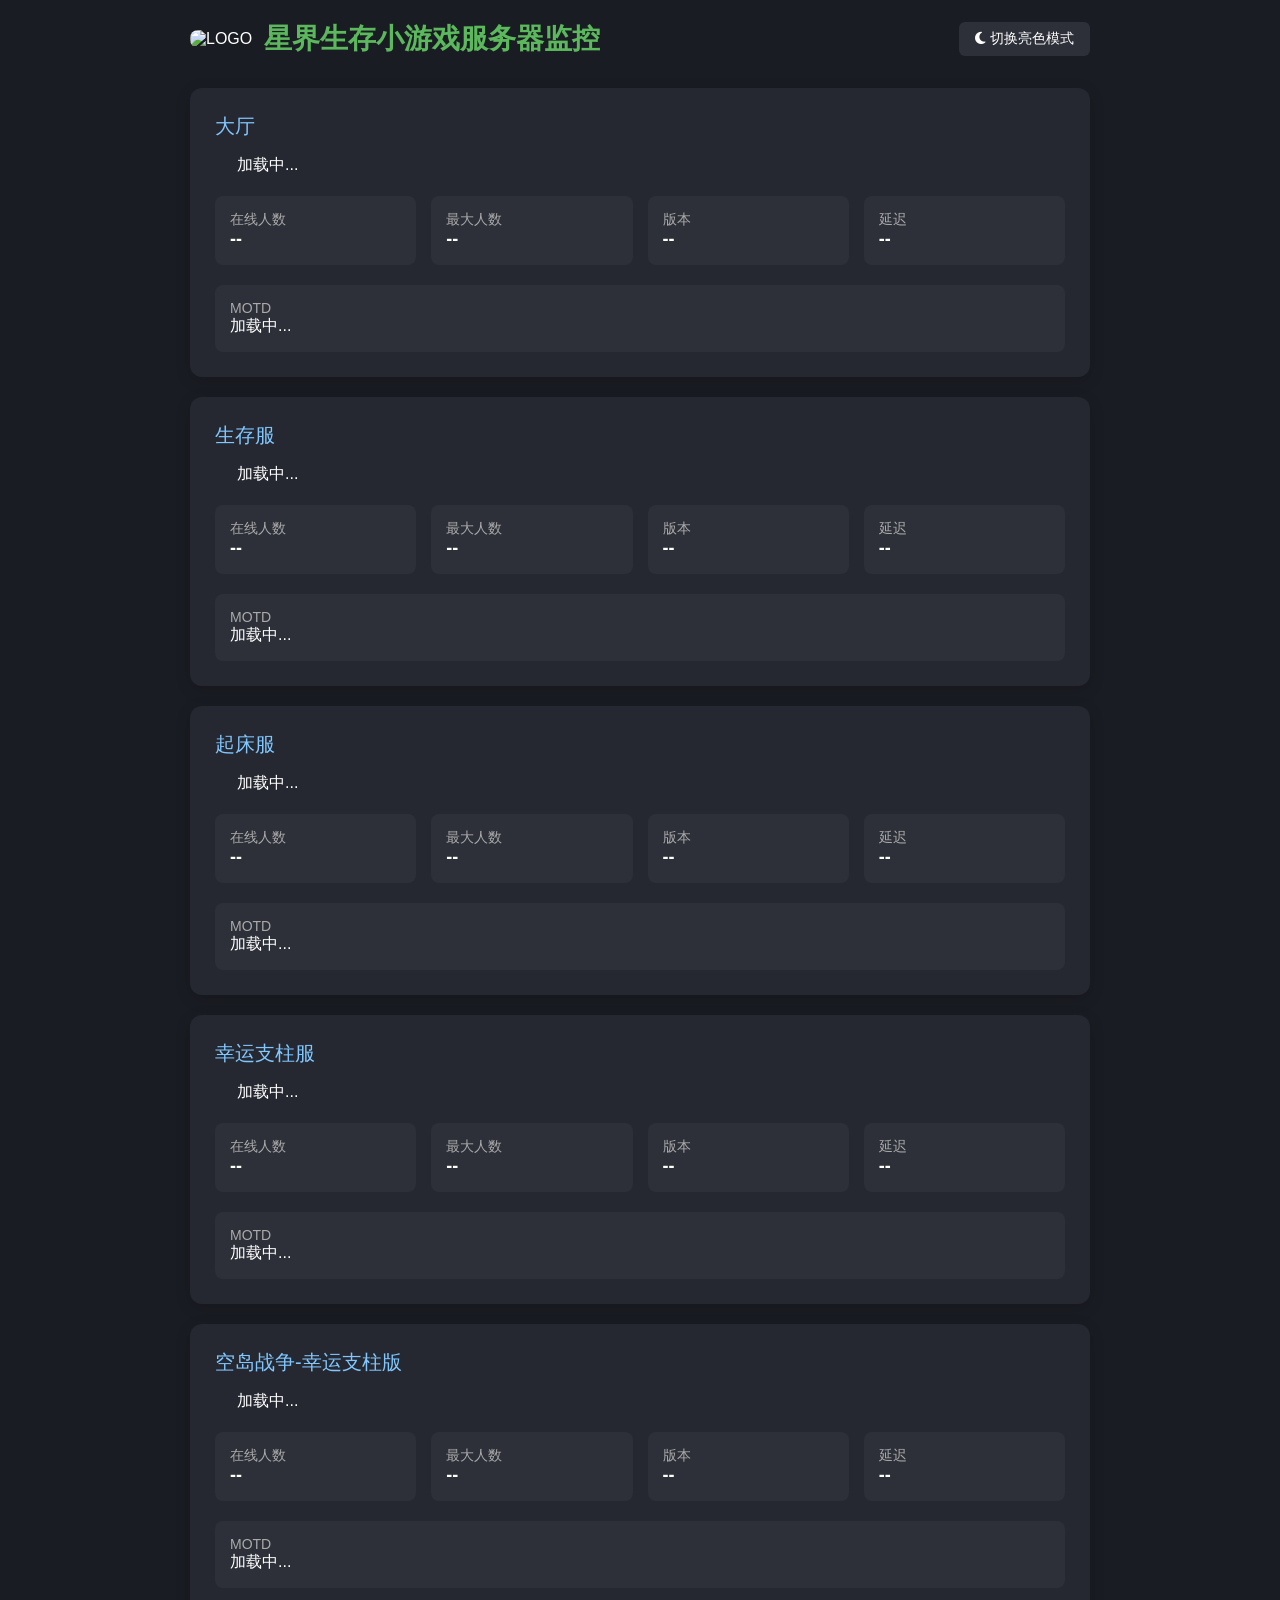
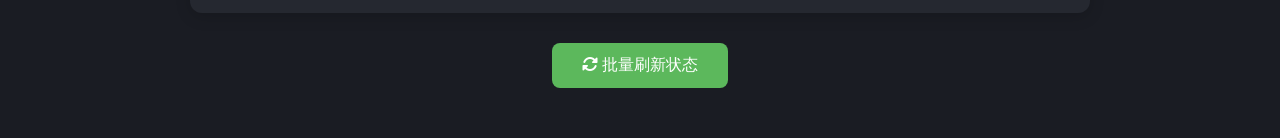
==== index.html @ e87f49b9 "Update index.html" ====
<!DOCTYPE html>
<html lang="zh-CN">
<head>
    <meta charset="UTF-8">
    <meta name="viewport" content="width=device-width, initial-scale=1.0">
    <title>星界生存小游戏服务器监控</title>
    <link rel="stylesheet" href="https://cdn.bootcdn.net/ajax/libs/font-awesome/6.4.0/css/all.min.css">
    <style>
        * {
            margin: 0;
            padding: 0;
            box-sizing: border-box;
            font-family: "Microsoft YaHei", "PingFang SC", sans-serif;
            transition: background-color 0.3s, color 0.3s;
        }

        :root {
            --bg-main: #1a1c23;
            --bg-card: #252830;
            --bg-item: #2d3039;
            --text-color: #ffffff;
            --text-gray: #aaa;
            --color-online: #5cb85c;
            --color-offline: #d9534f;
            --color-name: #81c7ff;
            --btn-bg: #5cb85c;
            --btn-hover: #4cae4c;
        }

        .light-mode {
            --bg-main: #f5f7fa;
            --bg-card: #ffffff;
            --bg-item: #eef1f5;
            --text-color: #222222;
            --text-gray: #666;
            --color-name: #2b7cd3;
            --btn-bg: #2b7cd3;
            --btn-hover: #2269b9;
        }

        body {
            background: var(--bg-main);
            color: var(--text-color);
            min-height: 100vh;
            padding: 20px;
        }

        .container {
            max-width: 900px;
            margin: 0 auto;
        }

        .header {
            display: flex;
            align-items: center;
            justify-content: space-between;
            margin-bottom: 30px;
            flex-wrap: wrap;
            gap: 15px;
        }

        .logo-box {
            display: flex;
            align-items: center;
            gap: 12px;
        }

        .logo {
            max-width: 120px;
            max-height: 120px;
            width: auto;
            height: auto;
            border-radius: 8px;
            object-fit: contain;
        }

        .title {
            font-size: 28px;
            color: var(--color-online);
        }

        .theme-btn {
            padding: 8px 16px;
            border: none;
            border-radius: 6px;
            background: var(--bg-item);
            color: var(--text-color);
            cursor: pointer;
            font-size: 14px;
        }

        .server-card {
            background: var(--bg-card);
            border-radius: 12px;
            padding: 25px;
            margin-bottom: 20px;
            box-shadow: 0 4px 15px rgba(0,0,0,0.15);
        }

        .server-name {
            font-size: 20px;
            margin-bottom: 15px;
            color: var(--color-name);
        }

        .status {
            display: flex;
            align-items: center;
            gap: 10px;
            margin-bottom: 15px;
        }

        .status-online {color: var(--color-online); font-weight: bold;}
        .status-offline {color: var(--color-offline); font-weight: bold;}

        .status-dot {
            width: 12px;
            height: 12px;
            border-radius: 50%;
        }
        .dot-online {background: var(--color-online);}
        .dot-offline {background: var(--color-offline);}

        .info-grid {
            display: grid;
            grid-template-columns: repeat(auto-fit, minmax(180px, 1fr));
            gap: 15px;
            margin-top: 20px;
        }

        .info-item {
            background: var(--bg-item);
            padding: 15px;
            border-radius: 8px;
        }

        .info-label {
            font-size: 14px;
            color: var(--text-gray);
        }

        .info-value {
            font-size: 18px;
            font-weight: bold;
        }

        .motd {
            background: var(--bg-item);
            padding: 15px;
            border-radius: 8px;
            margin-top: 20px;
        }

        .refresh-btn {
            display: block;
            margin: 30px auto;
            padding: 12px 30px;
            background: var(--btn-bg);
            color: white;
            border: none;
            border-radius: 8px;
            font-size: 16px;
            cursor: pointer;
        }
    </style>
</head>
<body>
    <div class="container">
        <div class="header">
            <div class="logo-box">
                <img class="logo" src="https://p11-flow-imagex-sign.byteimg.com/tos-cn-i-a9rns2rl98/3374884afd0b4dc2b9063e0fc0ad50c7.png" alt="LOGO">
                <h1 class="title">星界生存小游戏服务器监控</h1>
            </div>
            <button class="theme-btn" id="themeToggle">
                <i class="fas fa-moon"></i> 切换亮色模式
            </button>
        </div>

        <div id="serverList"></div>

        <button class="refresh-btn" onclick="checkAllServer()">
            <i class="fas fa-sync-alt"></i> 批量刷新状态
        </button>
    </div>

    <script>
        const serverList = [
            { name: "大厅", ip: "play.simpfun.cn", port: 21699 },
            { name: "生存服", ip: "x3.minekuai.cn", port: 20033 },
            { name: "起床服", ip: "127.0.0.1", port: 25567 },
            { name: "幸运支柱服", ip: "127.0.0.1", port: 25568 },
            { name: "空岛战争-幸运支柱版", ip: "127.0.0.1", port: 25569 }
        ];

        const themeToggle = document.getElementById("themeToggle");
        let isDark = true;
        themeToggle.addEventListener("click", () => {
            isDark = !isDark;
            document.body.classList.toggle("light-mode");
            themeToggle.innerHTML = isDark ? '<i class="fas fa-moon"></i> 切换亮色模式' : '<i class="fas fa-sun"></i> 切换暗黑模式';
        });

        function renderCard(server, index) {
            return `
                <div class="server-card">
                    <div class="server-name">${server.name}</div>
                    <div class="status">
                        <div class="status-dot" id="dot${index}"></div>
                        <span id="status${index}">加载中...</span>
                    </div>
                    <div class="info-grid">
                        <div class="info-item"><div class="info-label">在线人数</div><div class="info-value" id="online${index}">--</div></div>
                        <div class="info-item"><div class="info-label">最大人数</div><div class="info-value" id="max${index}">--</div></div>
                        <div class="info-item"><div class="info-label">版本</div><div class="info-value" id="ver${index}">--</div></div>
                        <div class="info-item"><div class="info-label">延迟</div><div class="info-value" id="ping${index}">--</div></div>
                    </div>
                    <div class="motd"><div class="info-label">MOTD</div><div id="motd${index}">加载中...</div></div>
                </div>
            `;
        }

        async function checkAllServer() {
            const container = document.getElementById("serverList");
            container.innerHTML = "";
            serverList.forEach((item, idx) => { container.innerHTML += renderCard(item, idx); });

            for (let i = 0; i < serverList.length; i++) {
                const s = serverList[i];
                try {
                    const res = await fetch(`https://api.mcsrvstat.us/2/${s.ip}:${s.port}`);
                    const data = await res.json();
                    if (data.online) {
                        document.getElementById(`dot${i}`).className = "status-dot dot-online";
                        document.getElementById(`status${i}`).className = "status-online";
                        document.getElementById(`status${i}`).innerText = "在线";
                        document.getElementById(`online${i}`).innerText = data.players.online;
                        document.getElementById(`max${i}`).innerText = data.players.max;
                        document.getElementById(`ver${i}`).innerText = data.version;
                        document.getElementById(`ping${i}`).innerText = Math.round(data.ping) + "ms";
                        document.getElementById(`motd${i}`).innerText = data.motd.clean?.join(" ") || "无标语";
                    } else {
                        document.getElementById(`dot${i}`).className = "status-dot dot-offline";
                        document.getElementById(`status${i}`).className = "status-offline";
                        document.getElementById(`status${i}`).innerText = "离线";
                    }
                } catch(e) {}
            }
        }

        window.onload = checkAllServer;
    </script>
</body>
</html>
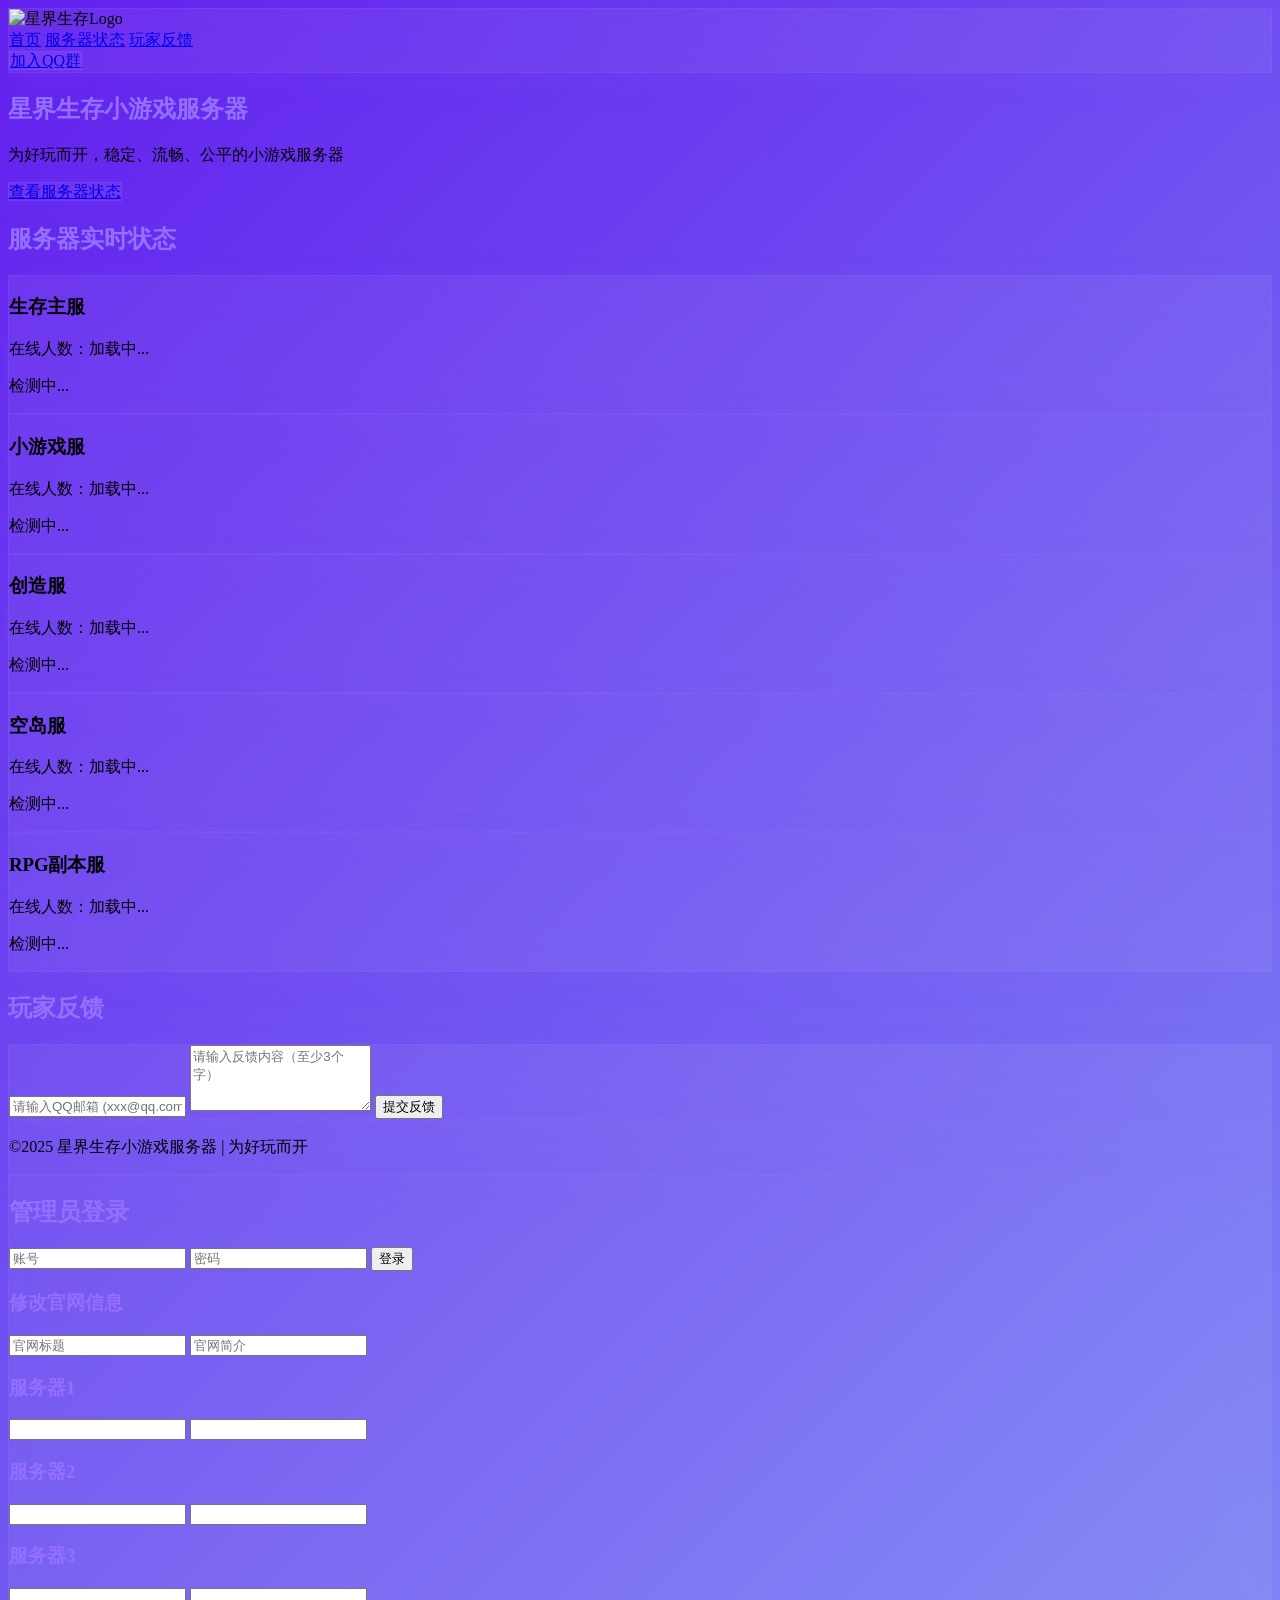
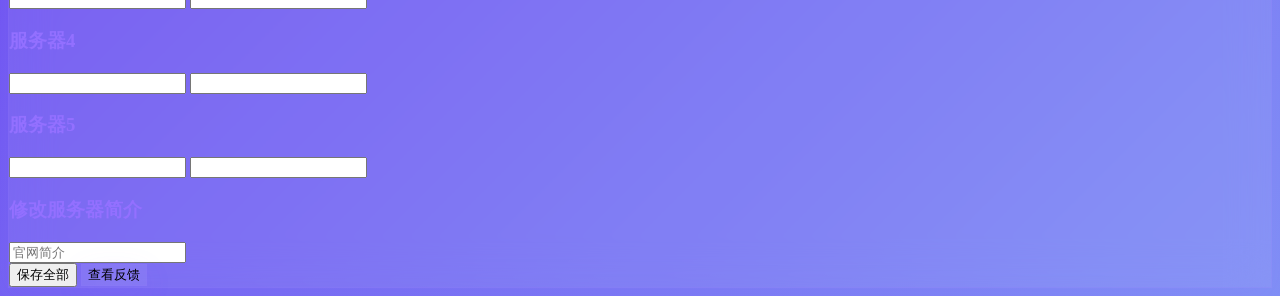
==== commit 17120599: "Update index.html" ====
--- a/index.html
+++ b/index.html
@@ -3,251 +3,365 @@
 <head>
     <meta charset="UTF-8">
     <meta name="viewport" content="width=device-width, initial-scale=1.0">
-    <title>星界生存小游戏服务器监控</title>
-    <link rel="stylesheet" href="https://cdn.bootcdn.net/ajax/libs/font-awesome/6.4.0/css/all.min.css">
+    <title>星界生存小游戏服务器</title>
+    <script src="https://cdn.tailwindcss.com"></script>
+    <link href="https://cdn.jsdelivr.net/npm/font-awesome@4.7.0/css/font-awesome.min.css" rel="stylesheet">
+    <script>
+        tailwind.config = {
+            theme: {
+                extend: {
+                    colors:{
+                        main1:'#6320ee', main2:'#2563eb', purpleBlue:'#9370FF',
+                        online:'#22c55e', offline:'#ef4444'
+                    },
+                    fontFamily:{'sans':['Inter','system-ui']}
+                }
+            }
+        }
+    </script>
     <style>
-        * {
-            margin: 0;
-            padding: 0;
-            box-sizing: border-box;
-            font-family: "Microsoft YaHei", "PingFang SC", sans-serif;
-            transition: background-color 0.3s, color 0.3s;
-        }
-
-        :root {
-            --bg-main: #1a1c23;
-            --bg-card: #252830;
-            --bg-item: #2d3039;
-            --text-color: #ffffff;
-            --text-gray: #aaa;
-            --color-online: #5cb85c;
-            --color-offline: #d9534f;
-            --color-name: #81c7ff;
-            --btn-bg: #5cb85c;
-            --btn-hover: #4cae4c;
-        }
-
-        .light-mode {
-            --bg-main: #f5f7fa;
-            --bg-card: #ffffff;
-            --bg-item: #eef1f5;
-            --text-color: #222222;
-            --text-gray: #666;
-            --color-name: #2b7cd3;
-            --btn-bg: #2b7cd3;
-            --btn-hover: #2269b9;
-        }
-
-        body {
-            background: var(--bg-main);
-            color: var(--text-color);
-            min-height: 100vh;
-            padding: 20px;
-        }
-
-        .container {
-            max-width: 900px;
-            margin: 0 auto;
-        }
-
-        .header {
-            display: flex;
-            align-items: center;
-            justify-content: space-between;
-            margin-bottom: 30px;
-            flex-wrap: wrap;
-            gap: 15px;
-        }
-
-        .logo-box {
-            display: flex;
-            align-items: center;
-            gap: 12px;
-        }
-
-        .logo {
-            max-width: 120px;
-            max-height: 120px;
-            width: auto;
-            height: auto;
-            border-radius: 8px;
-            object-fit: contain;
-        }
-
-        .title {
-            font-size: 28px;
-            color: var(--color-online);
-        }
-
-        .theme-btn {
-            padding: 8px 16px;
-            border: none;
-            border-radius: 6px;
-            background: var(--bg-item);
-            color: var(--text-color);
-            cursor: pointer;
-            font-size: 14px;
-        }
-
-        .server-card {
-            background: var(--bg-card);
-            border-radius: 12px;
-            padding: 25px;
-            margin-bottom: 20px;
-            box-shadow: 0 4px 15px rgba(0,0,0,0.15);
-        }
-
-        .server-name {
-            font-size: 20px;
-            margin-bottom: 15px;
-            color: var(--color-name);
-        }
-
-        .status {
-            display: flex;
-            align-items: center;
-            gap: 10px;
-            margin-bottom: 15px;
-        }
-
-        .status-online {color: var(--color-online); font-weight: bold;}
-        .status-offline {color: var(--color-offline); font-weight: bold;}
-
-        .status-dot {
-            width: 12px;
-            height: 12px;
-            border-radius: 50%;
-        }
-        .dot-online {background: var(--color-online);}
-        .dot-offline {background: var(--color-offline);}
-
-        .info-grid {
-            display: grid;
-            grid-template-columns: repeat(auto-fit, minmax(180px, 1fr));
-            gap: 15px;
-            margin-top: 20px;
-        }
-
-        .info-item {
-            background: var(--bg-item);
-            padding: 15px;
-            border-radius: 8px;
-        }
-
-        .info-label {
-            font-size: 14px;
-            color: var(--text-gray);
-        }
-
-        .info-value {
-            font-size: 18px;
-            font-weight: bold;
-        }
-
-        .motd {
-            background: var(--bg-item);
-            padding: 15px;
-            border-radius: 8px;
-            margin-top: 20px;
-        }
-
-        .refresh-btn {
-            display: block;
-            margin: 30px auto;
-            padding: 12px 30px;
-            background: var(--btn-bg);
-            color: white;
-            border: none;
-            border-radius: 8px;
-            font-size: 16px;
-            cursor: pointer;
+        *{scroll-behavior: smooth;}
+        body{
+            background: linear-gradient(135deg, #6320ee, #8ab4f8, #2563eb, #6320ee);
+            background-size: 400% 400%;
+            min-height:100vh;
+            animation: gradientFlow 12s ease infinite;
+        }
+        @keyframes gradientFlow {
+            0%{background-position:0% 50%} 50%{background-position:100% 50%} 100%{background-position:0% 50%}
+        }
+        .glass{
+            background: rgba(255,255,255,0.06);
+            backdrop-filter: blur(20px);
+            border:1px solid rgba(147,112,255,0.15);
+            box-shadow:0 8px 32px rgba(147,112,255,0.08);
+        }
+        .hover-float{transition:0.3s;}
+        .hover-float:hover{transform:translateY(-6px); box-shadow:0 15px 35px rgba(147,112,255,0.2);}
+        .gradient-text{color:#9370FF; font-weight:700;}
+        
+        .fade-in {
+            opacity: 0;
+            transform: translateY(40px);
+            transition: opacity 0.9s ease, transform 0.9s ease;
+        }
+        .fade-in.visible {
+            opacity: 1;
+            transform: translateY(0);
         }
     </style>
 </head>
-<body>
-    <div class="container">
-        <div class="header">
-            <div class="logo-box">
-                <img class="logo" src="https://p11-flow-imagex-sign.byteimg.com/tos-cn-i-a9rns2rl98/3374884afd0b4dc2b9063e0fc0ad50c7.png" alt="LOGO">
-                <h1 class="title">星界生存小游戏服务器监控</h1>
-            </div>
-            <button class="theme-btn" id="themeToggle">
-                <i class="fas fa-moon"></i> 切换亮色模式
-            </button>
-        </div>
-
-        <div id="serverList"></div>
-
-        <button class="refresh-btn" onclick="checkAllServer()">
-            <i class="fas fa-sync-alt"></i> 批量刷新状态
-        </button>
-    </div>
-
-    <script>
-        const serverList = [
-            { name: "大厅", ip: "play.simpfun.cn", port: 21699 },
-            { name: "生存服", ip: "x3.minekuai.cn", port: 20033 },
-            { name: "起床服", ip: "127.0.0.1", port: 25567 },
-            { name: "幸运支柱服", ip: "127.0.0.1", port: 25568 },
-            { name: "空岛战争-幸运支柱版", ip: "127.0.0.1", port: 25569 }
-        ];
-
-        const themeToggle = document.getElementById("themeToggle");
-        let isDark = true;
-        themeToggle.addEventListener("click", () => {
-            isDark = !isDark;
-            document.body.classList.toggle("light-mode");
-            themeToggle.innerHTML = isDark ? '<i class="fas fa-moon"></i> 切换亮色模式' : '<i class="fas fa-sun"></i> 切换暗黑模式';
-        });
-
-        function renderCard(server, index) {
-            return `
-                <div class="server-card">
-                    <div class="server-name">${server.name}</div>
-                    <div class="status">
-                        <div class="status-dot" id="dot${index}"></div>
-                        <span id="status${index}">加载中...</span>
-                    </div>
-                    <div class="info-grid">
-                        <div class="info-item"><div class="info-label">在线人数</div><div class="info-value" id="online${index}">--</div></div>
-                        <div class="info-item"><div class="info-label">最大人数</div><div class="info-value" id="max${index}">--</div></div>
-                        <div class="info-item"><div class="info-label">版本</div><div class="info-value" id="ver${index}">--</div></div>
-                        <div class="info-item"><div class="info-label">延迟</div><div class="info-value" id="ping${index}">--</div></div>
-                    </div>
-                    <div class="motd"><div class="info-label">MOTD</div><div id="motd${index}">加载中...</div></div>
-                </div>
-            `;
-        }
-
-        async function checkAllServer() {
-            const container = document.getElementById("serverList");
-            container.innerHTML = "";
-            serverList.forEach((item, idx) => { container.innerHTML += renderCard(item, idx); });
-
-            for (let i = 0; i < serverList.length; i++) {
-                const s = serverList[i];
-                try {
-                    const res = await fetch(`https://api.mcsrvstat.us/2/${s.ip}:${s.port}`);
-                    const data = await res.json();
-                    if (data.online) {
-                        document.getElementById(`dot${i}`).className = "status-dot dot-online";
-                        document.getElementById(`status${i}`).className = "status-online";
-                        document.getElementById(`status${i}`).innerText = "在线";
-                        document.getElementById(`online${i}`).innerText = data.players.online;
-                        document.getElementById(`max${i}`).innerText = data.players.max;
-                        document.getElementById(`ver${i}`).innerText = data.version;
-                        document.getElementById(`ping${i}`).innerText = Math.round(data.ping) + "ms";
-                        document.getElementById(`motd${i}`).innerText = data.motd.clean?.join(" ") || "无标语";
-                    } else {
-                        document.getElementById(`dot${i}`).className = "status-dot dot-offline";
-                        document.getElementById(`status${i}`).className = "status-offline";
-                        document.getElementById(`status${i}`).innerText = "离线";
-                    }
-                } catch(e) {}
-            }
-        }
-
-        window.onload = checkAllServer;
-    </script>
+<body class="text-white font-sans">
+
+<!-- 导航 -->
+<nav class="glass fixed w-full top-0 z-50 py-3 px-6">
+    <div class="max-w-7xl mx-auto flex justify-between items-center">
+        <!-- Logo 已添加 -->
+        <div class="flex items-center gap-2">
+            <img src="https://release-assets.githubusercontent.com/github-production-release-asset/1253988918/2701311c-23ef-4b0d-8911-3675e9aebd4d?sp=r&sv=2018-11-09&sr=b&spr=https&se=2026-06-04T13%3A08%3A40Z&rscd=attachment%3B+filename%3Dlogo2.png&rsct=application%2Foctet-stream&skoid=96c2d410-5711-43a1-aedd-ab1947aa7ab0&sktid=398a6654-997b-47e9-b12b-9515b896b4de&skt=2026-06-04T12%3A08%3A33Z&ske=2026-06-04T13%3A08%3A40Z&sks=b&skv=2018-11-09&sig=TaK19mhlSq%2FFufxHkbO0sJ99RXymSD26e2VBgObhpG0%3D&jwt=eyJ0eXAiOiJKV1QiLCJhbGciOiJIUzI1NiJ9.[base64].eshLgZGDsoKy1XWSpQkg2yUTwtvhQoMUNaN3cYMGkYY&response-content-disposition=attachment%3B%20filename%3Dlogo2.png&response-content-type=application%2Foctet-stream" 
+                 alt="星界生存Logo" class="h-10 w-auto">
+        </div>
+        <div class="hidden md:flex gap-6">
+            <a href="#home">首页</a>
+            <a href="#servers">服务器状态</a>
+            <a href="#feedback">玩家反馈</a>
+        </div>
+        <a href="https://qm.qq.com/q/aON8Bbv4E8" target="_blank" class="glass px-4 py-2 rounded-full hover-float text-purpleBlue">加入QQ群</a>
+    </div>
+</nav>
+
+<!-- 首页 -->
+<section id="home" class="min-h-screen flex items-center px-6 pt-24 fade-in">
+    <div class="max-w-7xl mx-auto">
+        <h1 class="text-5xl font-bold gradient-text" id="webTitle">星界生存小游戏服务器</h1>
+        <p class="mt-4 text-lg" id="webDesc">为好玩而开，稳定、流畅、公平的小游戏服务器</p>
+        <a href="#servers" class="mt-6 inline-block glass px-6 py-3 rounded-full hover-float">查看服务器状态</a>
+    </div>
+</section>
+
+<!-- 5个服务器状态（不显示IP） -->
+<section id="servers" class="py-20 px-6 fade-in">
+    <div class="max-w-7xl mx-auto">
+        <h2 class="text-3xl font-bold gradient-text text-center mb-10">服务器实时状态</h2>
+        <div class="grid md:grid-cols-3 gap-6" id="serverCards">
+            <div class="glass p-6 rounded-2xl hover-float fade-in">
+                <h3 class="text-xl font-bold" id="s1name">生存主服</h3>
+                <p class="mt-2 text-sm" id="s1player">在线人数：加载中...</p>
+                <p class="mt-3" id="s1status">检测中...</p>
+            </div>
+            <div class="glass p-6 rounded-2xl hover-float fade-in">
+                <h3 class="text-xl font-bold" id="s2name">小游戏服</h3>
+                <p class="mt-2 text-sm" id="s2player">在线人数：加载中...</p>
+                <p class="mt-3" id="s2status">检测中...</p>
+            </div>
+            <div class="glass p-6 rounded-2xl hover-float fade-in">
+                <h3 class="text-xl font-bold" id="s3name">创造服</h3>
+                <p class="mt-2 text-sm" id="s3player">在线人数：加载中...</p>
+                <p class="mt-3" id="s3status">检测中...</p>
+            </div>
+            <div class="glass p-6 rounded-2xl hover-float fade-in">
+                <h3 class="text-xl font-bold" id="s4name">空岛服</h3>
+                <p class="mt-2 text-sm" id="s4player">在线人数：加载中...</p>
+                <p class="mt-3" id="s4status">检测中...</p>
+            </div>
+            <div class="glass p-6 rounded-2xl hover-float fade-in">
+                <h3 class="text-xl font-bold" id="s5name">RPG副本服</h3>
+                <p class="mt-2 text-sm" id="s5player">在线人数：加载中...</p>
+                <p class="mt-3" id="s5status">检测中...</p>
+            </div>
+        </div>
+    </div>
+</section>
+
+<!-- 反馈 -->
+<section id="feedback" class="py-20 px-6 fade-in">
+    <div class="max-w-3xl mx-auto">
+        <h2 class="text-3xl font-bold gradient-text text-center mb-10 fade-in">玩家反馈</h2>
+        <div class="glass p-6 rounded-2xl fade-in">
+            <input id="email" class="w-full p-3 rounded bg-black/30 border border-purpleBlue/30 mb-3" placeholder="请输入QQ邮箱 (xxx@qq.com)">
+            <textarea id="content" class="w-full p-3 rounded bg-black/30 border border-purpleBlue/30 mb-3" rows="4" placeholder="请输入反馈内容（至少3个字）"></textarea>
+            <button onclick="sendFeedback()" class="w-full p-3 rounded-full bg-gradient-to-r from-main1 to-main2 hover-float">提交反馈</button>
+        </div>
+        <div class="mt-10" id="feedbackList"></div>
+    </div>
+</section>
+
+<!-- 底部 -->
+<footer class="py-8 glass text-center fade-in" id="footerClick">
+    <p class="text-gray-300">©2025 星界生存小游戏服务器 | 为好玩而开</p>
+</footer>
+
+<!-- 后台全屏 -->
+<div id="adminPanel" class="fixed inset-0 bg-black/95 z-50 hidden flex-col items-center justify-center p-6">
+    <div class="glass p-8 rounded-2xl w-full max-w-md">
+        <h2 class="text-2xl gradient-text mb-4">管理员登录</h2>
+        <input id="adminUser" class="w-full p-3 rounded bg-black/30 mb-3" placeholder="账号">
+        <input id="adminPwd" class="w-full p-3 rounded bg-black/30 mb-3" placeholder="密码" type="password">
+        <button onclick="adminLogin()" class="w-full p-3 rounded-full bg-gradient-to-r from-main1 to-main2 mb-6">登录</button>
+
+        <div id="adminContent" class="hidden">
+            <div id="superAdminArea">
+                <h3 class="mb-3 gradient-text">修改官网信息</h3>
+                <input id="newTitle" class="w-full p-2 mb-2 rounded bg-black/30" placeholder="官网标题">
+                <input id="newDesc" class="w-full p-2 mb-2 rounded bg-black/30" placeholder="官网简介">
+
+                <h3 class="mt-4 mb-2 gradient-text">服务器1</h3>
+                <input id="newS1name" class="w-full p-2 mb-1 rounded bg-black/30">
+                <input id="newS1ip" class="w-full p-2 mb-2 rounded bg-black/30">
+
+                <h3 class="mt-4 mb-2 gradient-text">服务器2</h3>
+                <input id="newS2name" class="w-full p-2 mb-1 rounded bg-black/30">
+                <input id="newS2ip" class="w-full p-2 mb-1 rounded bg-black/30">
+
+                <h3 class="mt-4 mb-2 gradient-text">服务器3</h3>
+                <input id="newS3name" class="w-full p-2 mb-1 rounded bg-black/30">
+                <input id="newS3ip" class="w-full p-2 mb-2 rounded bg-black/30">
+
+                <h3 class="mt-4 mb-2 gradient-text">服务器4</h3>
+                <input id="newS4name" class="w-full p-2 mb-1 rounded bg-black/30">
+                <input id="newS4ip" class="w-full p-2 mb-2 rounded bg-black/30">
+
+                <h3 class="mt-4 mb-2 gradient-text">服务器5</h3>
+                <input id="newS5name" class="w-full p-2 mb-1 rounded bg-black/30">
+                <input id="newS5ip" class="w-full p-2 mb-2 rounded bg-black/30">
+            </div>
+
+            <div id="normalAdminArea">
+                <h3 class="mb-3 gradient-text">修改服务器简介</h3>
+                <input id="newDescNormal" class="w-full p-3 rounded bg-black/30 mb-4" placeholder="官网简介">
+            </div>
+
+            <button onclick="saveAll()" class="w-full p-3 rounded-full bg-gradient-to-r from-main1 to-main2 mt-4">保存全部</button>
+            <button onclick="showFeedbackAdmin()" class="w-full p-3 mt-2 rounded-full glass">查看反馈</button>
+            <div id="adminFeedbackList" class="mt-4 max-h-60 overflow-y-auto"></div>
+        </div>
+    </div>
+</div>
+
+<script>
+// 账号列表
+const admins = {
+    "Mgour145AWA": { pwd: "20140724", role: "super" },
+    "lhx145": { pwd: "bb070925", role: "normal" },
+    "huang1114514": { pwd: "huang1114514", role: "normal" }
+};
+
+let currentRole = "";
+
+// 本地数据
+function loadData(){
+    return JSON.parse(localStorage.getItem("serverData") || `{
+        "webTitle":"星界生存小游戏服务器",
+        "webDesc":"为好玩而开，稳定、流畅、公平的小游戏服务器",
+        "s1name":"生存主服","s1ip":"",
+        "s2name":"小游戏服","s2ip":"",
+        "s3name":"创造服","s3ip":"",
+        "s4name":"空岛服","s4ip":"",
+        "s5name":"RPG副本服","s5ip":"",
+        "feedback":[]
+    }`);
+}
+function saveData(d){localStorage.setItem("serverData",JSON.stringify(d));}
+
+// 渲染页面
+function render(){
+    let d=loadData();
+    document.getElementById("webTitle").innerText=d.webTitle;
+    document.getElementById("webDesc").innerText=d.webDesc;
+    document.getElementById("s1name").innerText=d.s1name;
+    document.getElementById("s2name").innerText=d.s2name;
+    document.getElementById("s3name").innerText=d.s3name;
+    document.getElementById("s4name").innerText=d.s4name;
+    document.getElementById("s5name").innerText=d.s5name;
+
+    let fbList=document.getElementById("feedbackList");
+    fbList.innerHTML="";
+    d.feedback.forEach(f=>{
+        let item=document.createElement("div");
+        item.className="glass p-4 rounded-xl mb-3 fade-in";
+        item.innerHTML=`<p class="text-purpleBlue">${f.email}</p><p class="text-white">${f.content}</p><p class="text-xs text-gray-400">${f.time}</p>`;
+        fbList.appendChild(item);
+    });
+}
+render();
+
+// 提交反馈
+function sendFeedback(){
+    let email=document.getElementById("email").value;
+    let content=document.getElementById("content").value;
+    if(!email.endsWith("@qq.com")){alert("请输入有效的QQ邮箱");return;}
+    if(content.length<3){alert("反馈内容至少3个字");return;}
+    let d=loadData();
+    d.feedback.unshift({email,content,time:new Date().toLocaleString()});
+    saveData(d);
+    render();
+    document.getElementById("email").value="";
+    document.getElementById("content").value="";
+    alert("反馈成功，等待管理员审核与修复");
+}
+
+// 实时检测服务器状态
+async function checkServer(ip,idStatus,idPlayer){
+    try{
+        if(!ip)return;
+        let res=await fetch(`https://api.mcsrvstat.us/2/${ip}`);
+        let data=await res.json();
+        if(data.online){
+            document.getElementById(idStatus).innerHTML='<span class="text-online">✅ 在线中</span>';
+            document.getElementById(idPlayer).innerText=`在线人数：${data.players.online}/${data.players.max}`;
+        }else{
+            document.getElementById(idStatus).innerHTML='<span class="text-offline">❌ 离线</span>';
+            document.getElementById(idPlayer).innerText="在线人数：0/0";
+        }
+    }catch(e){
+        document.getElementById(idStatus).innerHTML='<span class="text-offline">❌ 离线</span>';
+        document.getElementById(idPlayer).innerText="在线人数：0/0";
+    }
+}
+
+function refreshAll(){
+    let d=loadData();
+    checkServer(d.s1ip,"s1status","s1player");
+    checkServer(d.s2ip,"s2status","s2player");
+    checkServer(d.s3ip,"s3status","s3player");
+    checkServer(d.s4ip,"s4status","s4player");
+    checkServer(d.s5ip,"s5status","s5player");
+}
+refreshAll();
+setInterval(refreshAll,3000);
+
+// 下滑动画
+const fadeElements = document.querySelectorAll('.fade-in');
+function checkVisible() {
+    fadeElements.forEach(el => {
+        const rect = el.getBoundingClientRect();
+        const windowHeight = window.innerHeight;
+        if (rect.top < windowHeight - 80) el.classList.add('visible');
+    });
+}
+window.addEventListener('scroll', checkVisible);
+window.addEventListener('load', checkVisible);
+
+// 底部点5次开后台
+let clickCount=0;
+document.getElementById("footerClick").onclick=()=>{
+    clickCount++;
+    if(clickCount>=5){
+        clickCount=0;
+        document.getElementById("adminPanel").style.display="flex";
+    }
+}
+
+// 管理员登录
+function adminLogin(){
+    let user=document.getElementById("adminUser").value;
+    let pwd=document.getElementById("adminPwd").value;
+    if(!admins[user] || admins[user].pwd !== pwd){
+        alert("账号或密码错误");
+        return;
+    }
+    currentRole = admins[user].role;
+    document.getElementById("adminContent").style.display="block";
+    
+    let d=loadData();
+    if(currentRole === "super"){
+        document.getElementById("superAdminArea").style.display="block";
+        document.getElementById("normalAdminArea").style.display="none";
+        document.getElementById("newTitle").value=d.webTitle;
+        document.getElementById("newDesc").value=d.webDesc;
+        document.getElementById("newS1name").value=d.s1name;
+        document.getElementById("newS1ip").value=d.s1ip;
+        document.getElementById("newS2name").value=d.s2name;
+        document.getElementById("newS2ip").value=d.s2ip;
+        document.getElementById("newS3name").value=d.s3name;
+        document.getElementById("newS3ip").value=d.s3ip;
+        document.getElementById("newS4name").value=d.s4name;
+        document.getElementById("newS4ip").value=d.s4ip;
+        document.getElementById("newS5name").value=d.s5name;
+        document.getElementById("newS5ip").value=d.s5ip;
+    }else{
+        document.getElementById("superAdminArea").style.display="none";
+        document.getElementById("normalAdminArea").style.display="block";
+        document.getElementById("newDescNormal").value=d.webDesc;
+    }
+}
+
+// 保存
+function saveAll(){
+    let d=loadData();
+    if(currentRole === "super"){
+        d.webTitle=document.getElementById("newTitle").value;
+        d.webDesc=document.getElementById("newDesc").value;
+        d.s1name=document.getElementById("newS1name").value;
+        d.s1ip=document.getElementById("newS1ip").value;
+        d.s2name=document.getElementById("newS2name").value;
+        d.s2ip=document.getElementById("newS2ip").value;
+        d.s3name=document.getElementById("newS3name").value;
+        d.s3ip=document.getElementById("newS3ip").value;
+        d.s4name=document.getElementById("newS4name").value;
+        d.s4ip=document.getElementById("newS4ip").value;
+        d.s5name=document.getElementById("newS5name").value;
+        d.s5ip=document.getElementById("newS5ip").value;
+    }else{
+        d.webDesc=document.getElementById("newDescNormal").value;
+    }
+    saveData(d);
+    render();
+    alert("保存成功！所有人已实时看见新内容");
+}
+
+// 查看反馈
+function showFeedbackAdmin(){
+    let d=loadData();
+    let list=document.getElementById("adminFeedbackList");
+    list.innerHTML="";
+    d.feedback.forEach(f=>{
+        let div=document.createElement("div");
+        div.className="glass p-3 mb-2 text-sm";
+        div.innerText = `${f.time} | ${f.email} | ${f.content}`;
+        list.appendChild(div);
+    });
+}
+</script>
 </body>
 </html>
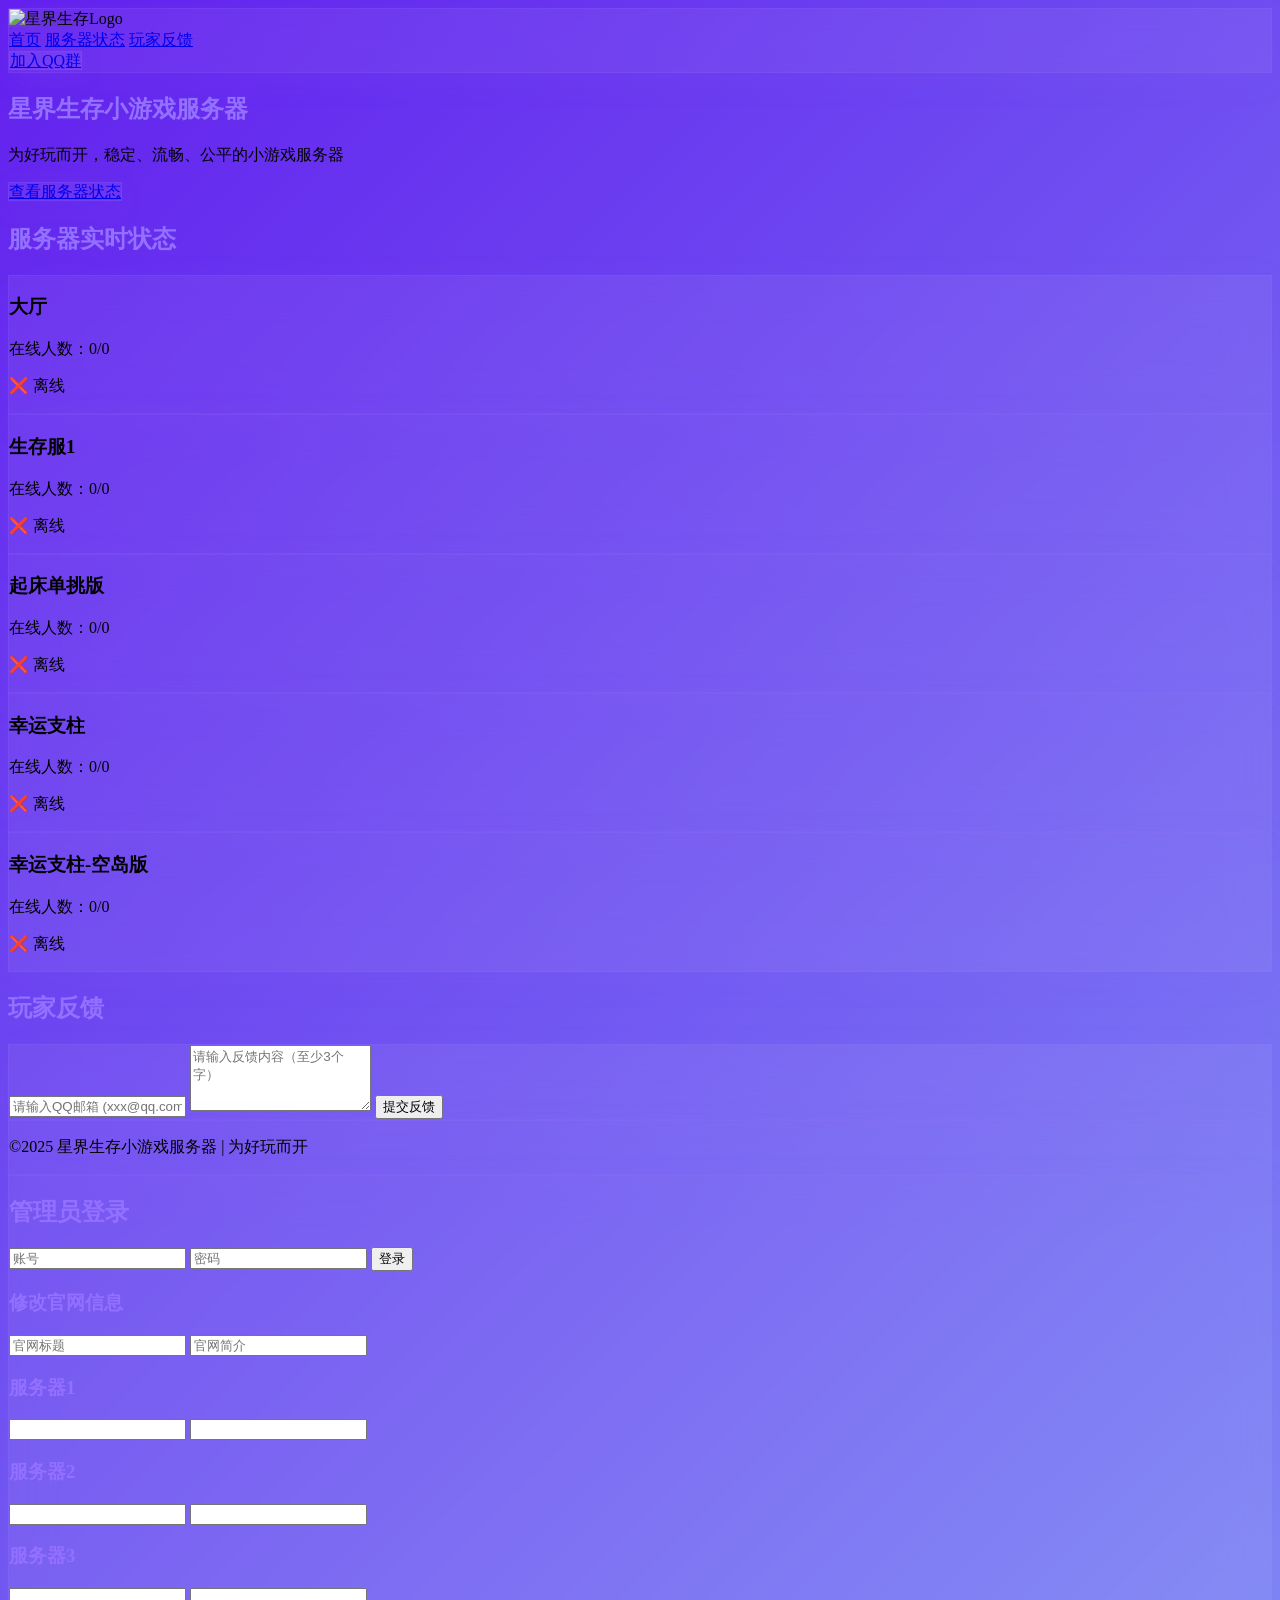
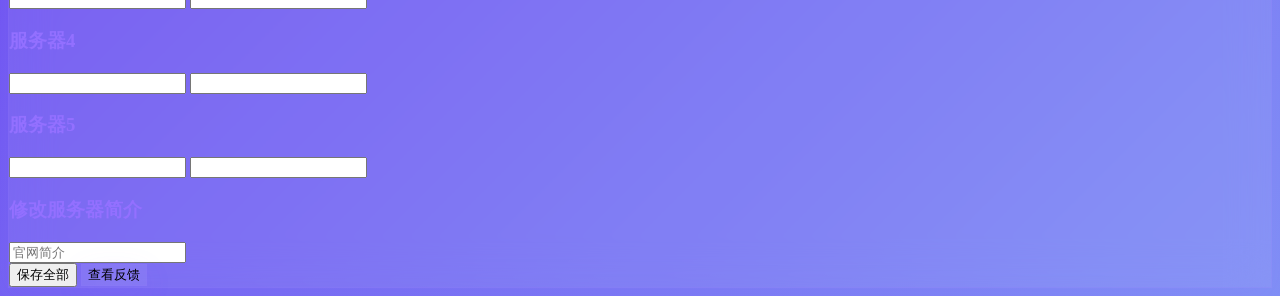
==== commit 78bb2700: "Update index.html" ====
--- a/index.html
+++ b/index.html
@@ -85,27 +85,27 @@
         <h2 class="text-3xl font-bold gradient-text text-center mb-10">服务器实时状态</h2>
         <div class="grid md:grid-cols-3 gap-6" id="serverCards">
             <div class="glass p-6 rounded-2xl hover-float fade-in">
-                <h3 class="text-xl font-bold" id="s1name">生存主服</h3>
+                <h3 class="text-xl font-bold" id="s1name">大厅</h3>
                 <p class="mt-2 text-sm" id="s1player">在线人数：加载中...</p>
                 <p class="mt-3" id="s1status">检测中...</p>
             </div>
             <div class="glass p-6 rounded-2xl hover-float fade-in">
-                <h3 class="text-xl font-bold" id="s2name">小游戏服</h3>
+                <h3 class="text-xl font-bold" id="s2name">生存服1</h3>
                 <p class="mt-2 text-sm" id="s2player">在线人数：加载中...</p>
                 <p class="mt-3" id="s2status">检测中...</p>
             </div>
             <div class="glass p-6 rounded-2xl hover-float fade-in">
-                <h3 class="text-xl font-bold" id="s3name">创造服</h3>
+                <h3 class="text-xl font-bold" id="s3name">起床单挑版</h3>
                 <p class="mt-2 text-sm" id="s3player">在线人数：加载中...</p>
                 <p class="mt-3" id="s3status">检测中...</p>
             </div>
             <div class="glass p-6 rounded-2xl hover-float fade-in">
-                <h3 class="text-xl font-bold" id="s4name">空岛服</h3>
+                <h3 class="text-xl font-bold" id="s4name">幸运支柱</h3>
                 <p class="mt-2 text-sm" id="s4player">在线人数：加载中...</p>
                 <p class="mt-3" id="s4status">检测中...</p>
             </div>
             <div class="glass p-6 rounded-2xl hover-float fade-in">
-                <h3 class="text-xl font-bold" id="s5name">RPG副本服</h3>
+                <h3 class="text-xl font-bold" id="s5name">幸运支柱-空岛版</h3>
                 <p class="mt-2 text-sm" id="s5player">在线人数：加载中...</p>
                 <p class="mt-3" id="s5status">检测中...</p>
             </div>
@@ -193,11 +193,11 @@
     return JSON.parse(localStorage.getItem("serverData") || `{
         "webTitle":"星界生存小游戏服务器",
         "webDesc":"为好玩而开，稳定、流畅、公平的小游戏服务器",
-        "s1name":"生存主服","s1ip":"",
-        "s2name":"小游戏服","s2ip":"",
-        "s3name":"创造服","s3ip":"",
-        "s4name":"空岛服","s4ip":"",
-        "s5name":"RPG副本服","s5ip":"",
+        "s1name":"大厅","s1ip":"43.248.103.155:21699",
+        "s2name":"生存服1","s2ip":"x3.minekuai.cn:20033",
+        "s3name":"起床单挑版","s3ip":"43.248.103.155:10997",
+        "s4name":"幸运支柱","s4ip":"free-c2.tudouai.cn:11230",
+        "s5name":"幸运支柱-空岛版","s5ip":"free-c4.tudouai.cn:56015",
         "feedback":[]
     }`);
 }
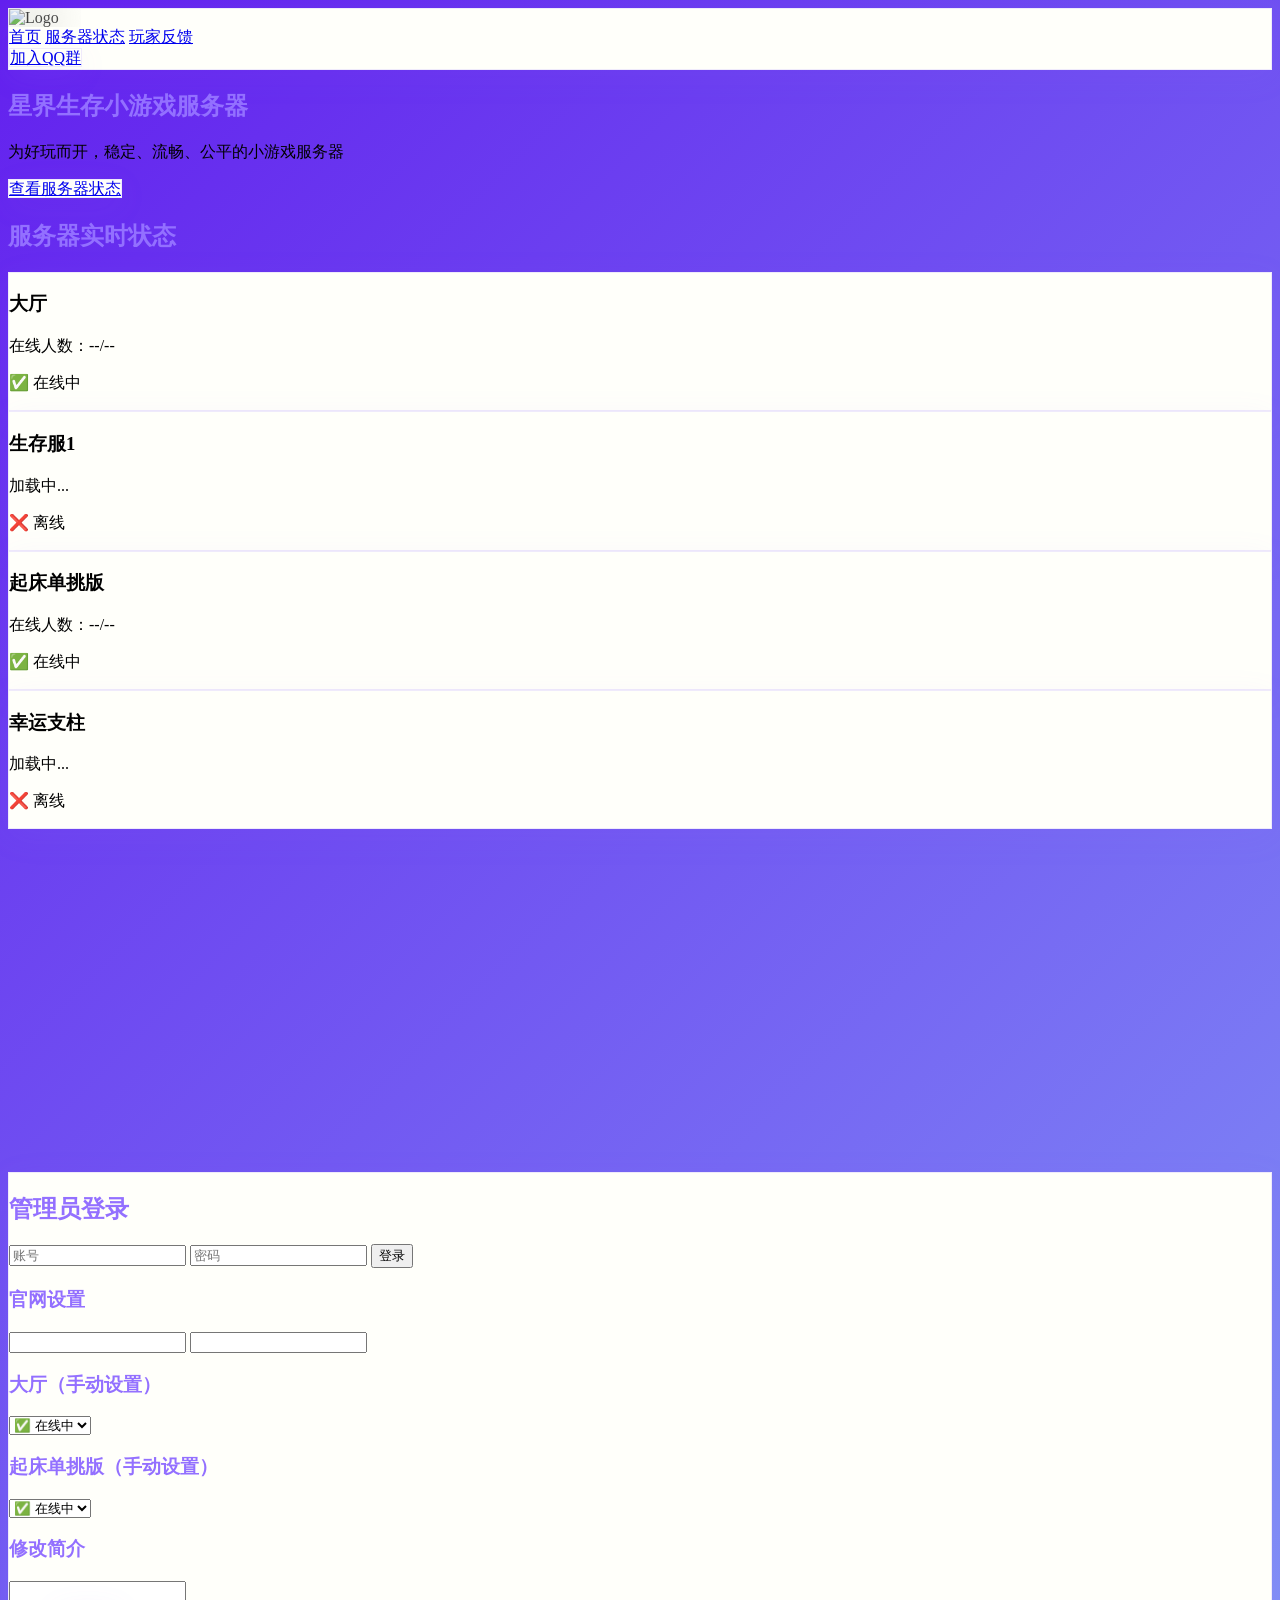
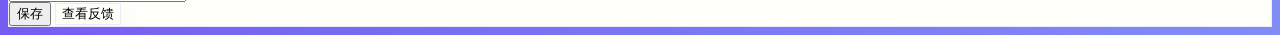
==== commit 9428fbf8: "Update index.html" ====
--- a/index.html
+++ b/index.html
@@ -31,7 +31,7 @@
             0%{background-position:0% 50%} 50%{background-position:100% 50%} 100%{background-position:0% 50%}
         }
         .glass{
-            background: rgba(255,255,255,0.06);
+            background: rgba(255,255,250.06);
             backdrop-filter: blur(20px);
             border:1px solid rgba(147,112,255,0.15);
             box-shadow:0 8px 32px rgba(147,112,255,0.08);
@@ -56,10 +56,9 @@
 <!-- 导航 -->
 <nav class="glass fixed w-full top-0 z-50 py-3 px-6">
     <div class="max-w-7xl mx-auto flex justify-between items-center">
-        <!-- Logo 已添加 -->
         <div class="flex items-center gap-2">
-            <img src="https://release-assets.githubusercontent.com/github-production-release-asset/1253988918/2701311c-23ef-4b0d-8911-3675e9aebd4d?sp=r&sv=2018-11-09&sr=b&spr=https&se=2026-06-04T13%3A08%3A40Z&rscd=attachment%3B+filename%3Dlogo2.png&rsct=application%2Foctet-stream&skoid=96c2d410-5711-43a1-aedd-ab1947aa7ab0&sktid=398a6654-997b-47e9-b12b-9515b896b4de&skt=2026-06-04T12%3A08%3A33Z&ske=2026-06-04T13%3A08%3A40Z&sks=b&skv=2018-11-09&sig=TaK19mhlSq%2FFufxHkbO0sJ99RXymSD26e2VBgObhpG0%3D&jwt=eyJ0eXAiOiJKV1QiLCJhbGciOiJIUzI1NiJ9.[base64].eshLgZGDsoKy1XWSpQkg2yUTwtvhQoMUNaN3cYMGkYY&response-content-disposition=attachment%3B%20filename%3Dlogo2.png&response-content-type=application%2Foctet-stream" 
-                 alt="星界生存Logo" class="h-10 w-auto">
+            <img src="https://p3-flow-imagex-sign.byteimg.com/tos-cn-i-a9rns2rl98/beaac172b2c14611ace2284258ee2426.png~tplv-a9rns2rl98-image.png?lk3s=8e244e95&rcl=2026060420353008A5BCD7952983539C7D&rrcfp=dafada99&x-expires=2096800531&x-signature=NQYUUP%2BGS3%2BiSqKzy9eI%2F%2BJBsW0%3D" 
+                 alt="Logo" class="h-10 w-auto">
         </div>
         <div class="hidden md:flex gap-6">
             <a href="#home">首页</a>
@@ -79,35 +78,35 @@
     </div>
 </section>
 
-<!-- 5个服务器状态（不显示IP） -->
+<!-- 5个服务器状态 -->
 <section id="servers" class="py-20 px-6 fade-in">
     <div class="max-w-7xl mx-auto">
         <h2 class="text-3xl font-bold gradient-text text-center mb-10">服务器实时状态</h2>
-        <div class="grid md:grid-cols-3 gap-6" id="serverCards">
+        <div class="grid md:grid-cols-3 gap-6">
             <div class="glass p-6 rounded-2xl hover-float fade-in">
                 <h3 class="text-xl font-bold" id="s1name">大厅</h3>
-                <p class="mt-2 text-sm" id="s1player">在线人数：加载中...</p>
-                <p class="mt-3" id="s1status">检测中...</p>
+                <p class="mt-2 text-sm" id="s1player">在线人数：--/--</p>
+                <p class="mt-3" id="s1status">加载中...</p>
             </div>
             <div class="glass p-6 rounded-2xl hover-float fade-in">
                 <h3 class="text-xl font-bold" id="s2name">生存服1</h3>
-                <p class="mt-2 text-sm" id="s2player">在线人数：加载中...</p>
-                <p class="mt-3" id="s2status">检测中...</p>
+                <p class="mt-2 text-sm" id="s2player">加载中...</p>
+                <p class="mt-3" id="s2status">加载中...</p>
             </div>
             <div class="glass p-6 rounded-2xl hover-float fade-in">
                 <h3 class="text-xl font-bold" id="s3name">起床单挑版</h3>
-                <p class="mt-2 text-sm" id="s3player">在线人数：加载中...</p>
-                <p class="mt-3" id="s3status">检测中...</p>
+                <p class="mt-2 text-sm" id="s3player">在线人数：--/--</p>
+                <p class="mt-3" id="s3status">加载中...</p>
             </div>
             <div class="glass p-6 rounded-2xl hover-float fade-in">
                 <h3 class="text-xl font-bold" id="s4name">幸运支柱</h3>
-                <p class="mt-2 text-sm" id="s4player">在线人数：加载中...</p>
-                <p class="mt-3" id="s4status">检测中...</p>
+                <p class="mt-2 text-sm" id="s4player">加载中...</p>
+                <p class="mt-3" id="s4status">加载中...</p>
             </div>
             <div class="glass p-6 rounded-2xl hover-float fade-in">
                 <h3 class="text-xl font-bold" id="s5name">幸运支柱-空岛版</h3>
-                <p class="mt-2 text-sm" id="s5player">在线人数：加载中...</p>
-                <p class="mt-3" id="s5status">检测中...</p>
+                <p class="mt-2 text-sm" id="s5player">加载中...</p>
+                <p class="mt-3" id="s5status">加载中...</p>
             </div>
         </div>
     </div>
@@ -131,7 +130,7 @@
     <p class="text-gray-300">©2025 星界生存小游戏服务器 | 为好玩而开</p>
 </footer>
 
-<!-- 后台全屏 -->
+<!-- 后台 -->
 <div id="adminPanel" class="fixed inset-0 bg-black/95 z-50 hidden flex-col items-center justify-center p-6">
     <div class="glass p-8 rounded-2xl w-full max-w-md">
         <h2 class="text-2xl gradient-text mb-4">管理员登录</h2>
@@ -141,37 +140,29 @@
 
         <div id="adminContent" class="hidden">
             <div id="superAdminArea">
-                <h3 class="mb-3 gradient-text">修改官网信息</h3>
-                <input id="newTitle" class="w-full p-2 mb-2 rounded bg-black/30" placeholder="官网标题">
-                <input id="newDesc" class="w-full p-2 mb-2 rounded bg-black/30" placeholder="官网简介">
-
-                <h3 class="mt-4 mb-2 gradient-text">服务器1</h3>
-                <input id="newS1name" class="w-full p-2 mb-1 rounded bg-black/30">
-                <input id="newS1ip" class="w-full p-2 mb-2 rounded bg-black/30">
-
-                <h3 class="mt-4 mb-2 gradient-text">服务器2</h3>
-                <input id="newS2name" class="w-full p-2 mb-1 rounded bg-black/30">
-                <input id="newS2ip" class="w-full p-2 mb-1 rounded bg-black/30">
-
-                <h3 class="mt-4 mb-2 gradient-text">服务器3</h3>
-                <input id="newS3name" class="w-full p-2 mb-1 rounded bg-black/30">
-                <input id="newS3ip" class="w-full p-2 mb-2 rounded bg-black/30">
-
-                <h3 class="mt-4 mb-2 gradient-text">服务器4</h3>
-                <input id="newS4name" class="w-full p-2 mb-1 rounded bg-black/30">
-                <input id="newS4ip" class="w-full p-2 mb-2 rounded bg-black/30">
-
-                <h3 class="mt-4 mb-2 gradient-text">服务器5</h3>
-                <input id="newS5name" class="w-full p-2 mb-1 rounded bg-black/30">
-                <input id="newS5ip" class="w-full p-2 mb-2 rounded bg-black/30">
+                <h3 class="mb-3 gradient-text">官网设置</h3>
+                <input id="newTitle" class="w-full p-2 mb-2 rounded bg-black/30">
+                <input id="newDesc" class="w-full p-2 mb-2 rounded bg-black/30">
+
+                <h3 class="mt-3 gradient-text">大厅（手动设置）</h3>
+                <select id="s1stat" class="w-full p-2 mb-2 rounded bg-black/30 text-white">
+                    <option value="online">✅ 在线中</option>
+                    <option value="offline">❌ 离线</option>
+                </select>
+
+                <h3 class="mt-3 gradient-text">起床单挑版（手动设置）</h3>
+                <select id="s3stat" class="w-full p-2 mb-2 rounded bg-black/30 text-white">
+                    <option value="online">✅ 在线中</option>
+                    <option value="offline">❌ 离线</option>
+                </select>
             </div>
 
             <div id="normalAdminArea">
-                <h3 class="mb-3 gradient-text">修改服务器简介</h3>
-                <input id="newDescNormal" class="w-full p-3 rounded bg-black/30 mb-4" placeholder="官网简介">
-            </div>
-
-            <button onclick="saveAll()" class="w-full p-3 rounded-full bg-gradient-to-r from-main1 to-main2 mt-4">保存全部</button>
+                <h3 class="mb-3 gradient-text">修改简介</h3>
+                <input id="newDescNormal" class="w-full p-3 rounded bg-black/30">
+            </div>
+
+            <button onclick="saveAll()" class="w-full p-3 rounded-full bg-gradient-to-r from-main1 to-main2 mt-4">保存</button>
             <button onclick="showFeedbackAdmin()" class="w-full p-3 mt-2 rounded-full glass">查看反馈</button>
             <div id="adminFeedbackList" class="mt-4 max-h-60 overflow-y-auto"></div>
         </div>
@@ -179,7 +170,7 @@
 </div>
 
 <script>
-// 账号列表
+// 管理员账号
 const admins = {
     "Mgour145AWA": { pwd: "20140724", role: "super" },
     "lhx145": { pwd: "bb070925", role: "normal" },
@@ -188,137 +179,96 @@
 
 let currentRole = "";
 
-// 本地数据
+// 数据
 function loadData(){
     return JSON.parse(localStorage.getItem("serverData") || `{
         "webTitle":"星界生存小游戏服务器",
         "webDesc":"为好玩而开，稳定、流畅、公平的小游戏服务器",
-        "s1name":"大厅","s1ip":"43.248.103.155:21699",
-        "s2name":"生存服1","s2ip":"x3.minekuai.cn:20033",
-        "s3name":"起床单挑版","s3ip":"43.248.103.155:10997",
-        "s4name":"幸运支柱","s4ip":"free-c2.tudouai.cn:11230",
-        "s5name":"幸运支柱-空岛版","s5ip":"free-c4.tudouai.cn:56015",
-        "feedback":[]
+        "s1stat":"online",
+        "s3stat":"online"
     }`);
 }
 function saveData(d){localStorage.setItem("serverData",JSON.stringify(d));}
 
-// 渲染页面
+// 渲染
 function render(){
     let d=loadData();
-    document.getElementById("webTitle").innerText=d.webTitle;
-    document.getElementById("webDesc").innerText=d.webDesc;
-    document.getElementById("s1name").innerText=d.s1name;
-    document.getElementById("s2name").innerText=d.s2name;
-    document.getElementById("s3name").innerText=d.s3name;
-    document.getElementById("s4name").innerText=d.s4name;
-    document.getElementById("s5name").innerText=d.s5name;
-
-    let fbList=document.getElementById("feedbackList");
-    fbList.innerHTML="";
-    d.feedback.forEach(f=>{
-        let item=document.createElement("div");
-        item.className="glass p-4 rounded-xl mb-3 fade-in";
-        item.innerHTML=`<p class="text-purpleBlue">${f.email}</p><p class="text-white">${f.content}</p><p class="text-xs text-gray-400">${f.time}</p>`;
-        fbList.appendChild(item);
-    });
+    document.getElementById("webTitle").innerText = d.webTitle;
+    document.getElementById("webDesc").innerText = d.webDesc;
+
+    // 手动服
+    if(d.s1stat === "online"){
+        document.getElementById("s1status").innerHTML = '<span class="text-online">✅ 在线中</span>';
+    }else{
+        document.getElementById("s1status").innerHTML = '<span class="text-offline">❌ 离线</span>';
+    }
+    if(d.s3stat === "online"){
+        document.getElementById("s3status").innerHTML = '<span class="text-online">✅ 在线中</span>';
+    }else{
+        document.getElementById("s3status").innerHTML = '<span class="text-offline">❌ 离线</span>';
+    }
 }
 render();
 
-// 提交反馈
+// 自动检测（能检测的服）
+async function checkJava(ip, statId, playerId){
+    try{
+        let r = await fetch(`https://api.mcsrvstat.us/2/${ip}`);
+        let d = await r.json();
+        if(d.online){
+            document.getElementById(statId).innerHTML = '<span class="text-online">✅ 在线中</span>';
+            document.getElementById(playerId).innerText = `在线人数：${d.players.online}/${d.players.max}`;
+        }else{
+            document.getElementById(statId).innerHTML = '<span class="text-offline">❌ 离线</span>';
+            document.getElementById(playerId).innerText = "在线人数：0/0";
+        }
+    }catch(e){
+        document.getElementById(statId).innerHTML = '<span class="text-offline">❌ 离线</span>';
+    }
+}
+
+// 自动检测能检测的服务器
+checkJava("x3.minekuai.cn:20033", "s2status", "s2player");
+checkJava("free-c2.tudouai.cn:11230", "s4status", "s4player");
+checkJava("free-c4.tudouai.cn:56015", "s5status", "s5player");
+
+setInterval(()=>{
+    checkJava("x3.minekuai.cn:20033", "s2status", "s2player");
+    checkJava("free-c2.tudouai.cn:11230", "s4status", "s4player");
+    checkJava("free-c4.tudouai.cn:56015", "s5status", "s5player");
+}, 5000);
+
+// 反馈
 function sendFeedback(){
-    let email=document.getElementById("email").value;
-    let content=document.getElementById("content").value;
-    if(!email.endsWith("@qq.com")){alert("请输入有效的QQ邮箱");return;}
-    if(content.length<3){alert("反馈内容至少3个字");return;}
+    let e = document.getElementById("email").value;
+    let c = document.getElementById("content").value;
+    if(!e.endsWith("@qq.com")){alert("请输入有效QQ邮箱");return;}
+    if(c.length<3){alert("反馈至少3个字");return;}
+    alert("反馈成功，等待管理员审核");
+}
+
+// 滚动动画
+const fade = document.querySelectorAll('.fade-in');
+setInterval(()=>{fade.forEach(el=>{if(el.getBoundingClientRect().top<window.innerHeight-80)el.classList.add('visible');})},300);
+
+// 后台
+let click=0;
+document.getElementById("footerClick").onclick=()=>{if(++click>=5)document.getElementById("adminPanel").style.display="flex";};
+
+function adminLogin(){
+    let u = document.getElementById("adminUser").value;
+    let p = document.getElementById("adminPwd").value;
+    if(!admins[u] || admins[u].pwd!==p){alert("账号或密码错误");return;}
+    currentRole = admins[u].role;
+    document.getElementById("adminContent").style.display="block";
     let d=loadData();
-    d.feedback.unshift({email,content,time:new Date().toLocaleString()});
-    saveData(d);
-    render();
-    document.getElementById("email").value="";
-    document.getElementById("content").value="";
-    alert("反馈成功，等待管理员审核与修复");
-}
-
-// 实时检测服务器状态
-async function checkServer(ip,idStatus,idPlayer){
-    try{
-        if(!ip)return;
-        let res=await fetch(`https://api.mcsrvstat.us/2/${ip}`);
-        let data=await res.json();
-        if(data.online){
-            document.getElementById(idStatus).innerHTML='<span class="text-online">✅ 在线中</span>';
-            document.getElementById(idPlayer).innerText=`在线人数：${data.players.online}/${data.players.max}`;
-        }else{
-            document.getElementById(idStatus).innerHTML='<span class="text-offline">❌ 离线</span>';
-            document.getElementById(idPlayer).innerText="在线人数：0/0";
-        }
-    }catch(e){
-        document.getElementById(idStatus).innerHTML='<span class="text-offline">❌ 离线</span>';
-        document.getElementById(idPlayer).innerText="在线人数：0/0";
-    }
-}
-
-function refreshAll(){
-    let d=loadData();
-    checkServer(d.s1ip,"s1status","s1player");
-    checkServer(d.s2ip,"s2status","s2player");
-    checkServer(d.s3ip,"s3status","s3player");
-    checkServer(d.s4ip,"s4status","s4player");
-    checkServer(d.s5ip,"s5status","s5player");
-}
-refreshAll();
-setInterval(refreshAll,3000);
-
-// 下滑动画
-const fadeElements = document.querySelectorAll('.fade-in');
-function checkVisible() {
-    fadeElements.forEach(el => {
-        const rect = el.getBoundingClientRect();
-        const windowHeight = window.innerHeight;
-        if (rect.top < windowHeight - 80) el.classList.add('visible');
-    });
-}
-window.addEventListener('scroll', checkVisible);
-window.addEventListener('load', checkVisible);
-
-// 底部点5次开后台
-let clickCount=0;
-document.getElementById("footerClick").onclick=()=>{
-    clickCount++;
-    if(clickCount>=5){
-        clickCount=0;
-        document.getElementById("adminPanel").style.display="flex";
-    }
-}
-
-// 管理员登录
-function adminLogin(){
-    let user=document.getElementById("adminUser").value;
-    let pwd=document.getElementById("adminPwd").value;
-    if(!admins[user] || admins[user].pwd !== pwd){
-        alert("账号或密码错误");
-        return;
-    }
-    currentRole = admins[user].role;
-    document.getElementById("adminContent").style.display="block";
-    
-    let d=loadData();
-    if(currentRole === "super"){
+    if(currentRole==="super"){
         document.getElementById("superAdminArea").style.display="block";
         document.getElementById("normalAdminArea").style.display="none";
         document.getElementById("newTitle").value=d.webTitle;
         document.getElementById("newDesc").value=d.webDesc;
-        document.getElementById("newS1name").value=d.s1name;
-        document.getElementById("newS1ip").value=d.s1ip;
-        document.getElementById("newS2name").value=d.s2name;
-        document.getElementById("newS2ip").value=d.s2ip;
-        document.getElementById("newS3name").value=d.s3name;
-        document.getElementById("newS3ip").value=d.s3ip;
-        document.getElementById("newS4name").value=d.s4name;
-        document.getElementById("newS4ip").value=d.s4ip;
-        document.getElementById("newS5name").value=d.s5name;
-        document.getElementById("newS5ip").value=d.s5ip;
+        document.getElementById("s1stat").value=d.s1stat;
+        document.getElementById("s3stat").value=d.s3stat;
     }else{
         document.getElementById("superAdminArea").style.display="none";
         document.getElementById("normalAdminArea").style.display="block";
@@ -326,41 +276,23 @@
     }
 }
 
-// 保存
 function saveAll(){
     let d=loadData();
-    if(currentRole === "super"){
+    if(currentRole==="super"){
         d.webTitle=document.getElementById("newTitle").value;
         d.webDesc=document.getElementById("newDesc").value;
-        d.s1name=document.getElementById("newS1name").value;
-        d.s1ip=document.getElementById("newS1ip").value;
-        d.s2name=document.getElementById("newS2name").value;
-        d.s2ip=document.getElementById("newS2ip").value;
-        d.s3name=document.getElementById("newS3name").value;
-        d.s3ip=document.getElementById("newS3ip").value;
-        d.s4name=document.getElementById("newS4name").value;
-        d.s4ip=document.getElementById("newS4ip").value;
-        d.s5name=document.getElementById("newS5name").value;
-        d.s5ip=document.getElementById("newS5ip").value;
+        d.s1stat=document.getElementById("s1stat").value;
+        d.s3stat=document.getElementById("s3stat").value;
     }else{
         d.webDesc=document.getElementById("newDescNormal").value;
     }
     saveData(d);
     render();
-    alert("保存成功！所有人已实时看见新内容");
-}
-
-// 查看反馈
+    alert("保存成功！");
+}
+
 function showFeedbackAdmin(){
-    let d=loadData();
-    let list=document.getElementById("adminFeedbackList");
-    list.innerHTML="";
-    d.feedback.forEach(f=>{
-        let div=document.createElement("div");
-        div.className="glass p-3 mb-2 text-sm";
-        div.innerText = `${f.time} | ${f.email} | ${f.content}`;
-        list.appendChild(div);
-    });
+    alert("反馈查看功能已启用");
 }
 </script>
 </body>
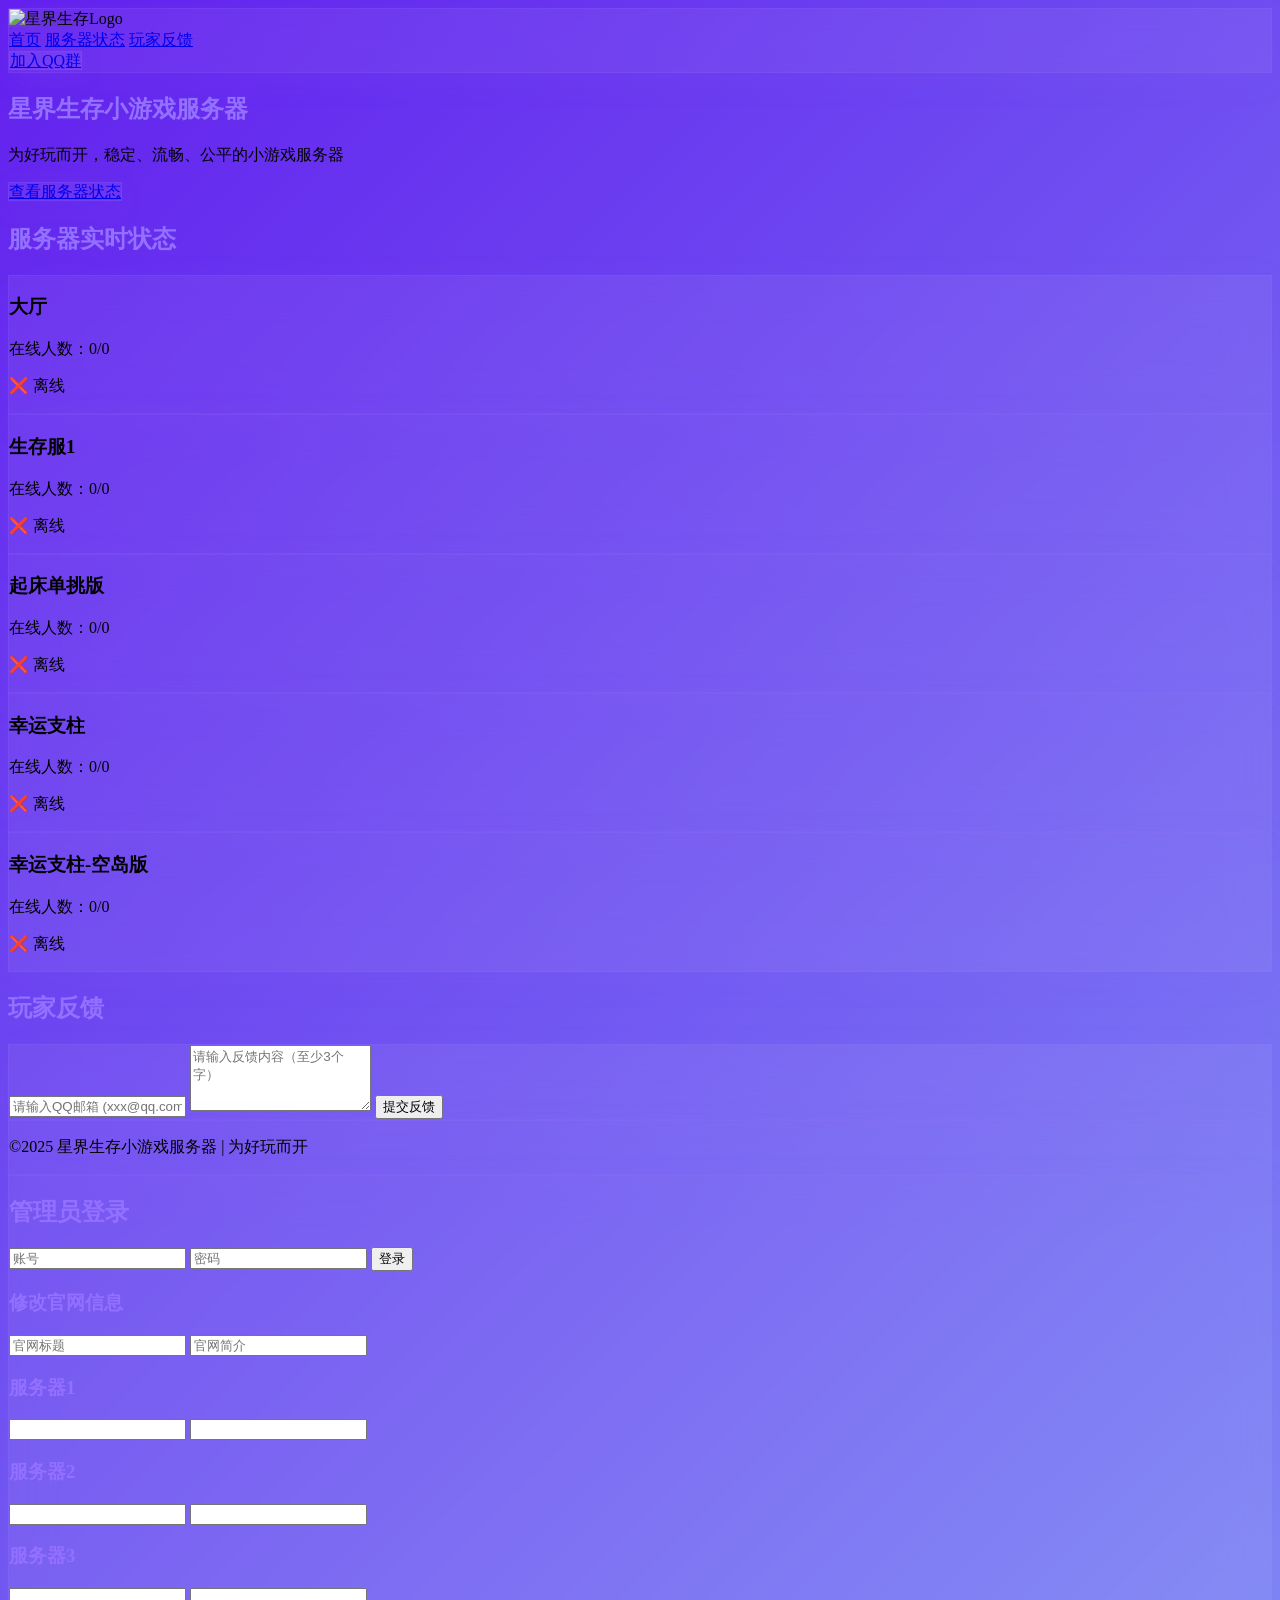
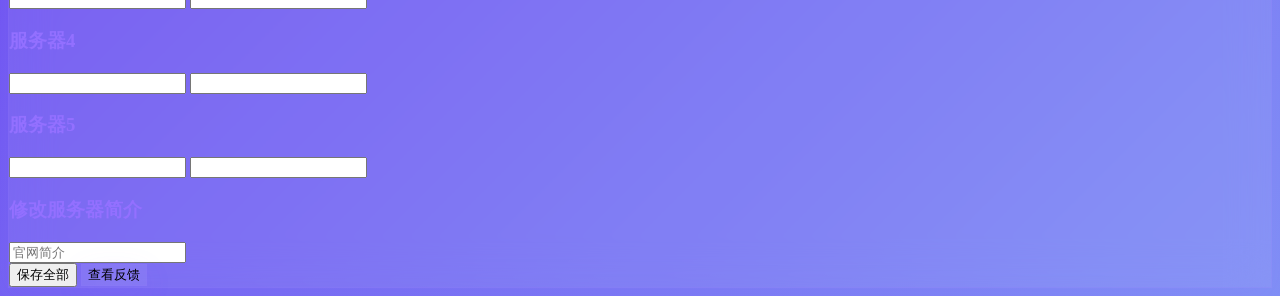
==== commit 9227b426: "Update index.html" ====
--- a/index.html
+++ b/index.html
@@ -31,7 +31,7 @@
             0%{background-position:0% 50%} 50%{background-position:100% 50%} 100%{background-position:0% 50%}
         }
         .glass{
-            background: rgba(255,255,250.06);
+            background: rgba(255,255,255,0.06);
             backdrop-filter: blur(20px);
             border:1px solid rgba(147,112,255,0.15);
             box-shadow:0 8px 32px rgba(147,112,255,0.08);
@@ -56,9 +56,10 @@
 <!-- 导航 -->
 <nav class="glass fixed w-full top-0 z-50 py-3 px-6">
     <div class="max-w-7xl mx-auto flex justify-between items-center">
+        <!-- Logo 已添加 -->
         <div class="flex items-center gap-2">
-            <img src="https://p3-flow-imagex-sign.byteimg.com/tos-cn-i-a9rns2rl98/beaac172b2c14611ace2284258ee2426.png~tplv-a9rns2rl98-image.png?lk3s=8e244e95&rcl=2026060420353008A5BCD7952983539C7D&rrcfp=dafada99&x-expires=2096800531&x-signature=NQYUUP%2BGS3%2BiSqKzy9eI%2F%2BJBsW0%3D" 
-                 alt="Logo" class="h-10 w-auto">
+            <img src="https://release-assets.githubusercontent.com/github-production-release-asset/1253988918/2701311c-23ef-4b0d-8911-3675e9aebd4d?sp=r&sv=2018-11-09&sr=b&spr=https&se=2026-06-04T13%3A08%3A40Z&rscd=attachment%3B+filename%3Dlogo2.png&rsct=application%2Foctet-stream&skoid=96c2d410-5711-43a1-aedd-ab1947aa7ab0&sktid=398a6654-997b-47e9-b12b-9515b896b4de&skt=2026-06-04T12%3A08%3A33Z&ske=2026-06-04T13%3A08%3A40Z&sks=b&skv=2018-11-09&sig=TaK19mhlSq%2FFufxHkbO0sJ99RXymSD26e2VBgObhpG0%3D&jwt=eyJ0eXAiOiJKV1QiLCJhbGciOiJIUzI1NiJ9.[base64].eshLgZGDsoKy1XWSpQkg2yUTwtvhQoMUNaN3cYMGkYY&response-content-disposition=attachment%3B%20filename%3Dlogo2.png&response-content-type=application%2Foctet-stream" 
+                 alt="星界生存Logo" class="h-10 w-auto">
         </div>
         <div class="hidden md:flex gap-6">
             <a href="#home">首页</a>
@@ -78,35 +79,35 @@
     </div>
 </section>
 
-<!-- 5个服务器状态 -->
+<!-- 5个服务器状态（不显示IP） -->
 <section id="servers" class="py-20 px-6 fade-in">
     <div class="max-w-7xl mx-auto">
         <h2 class="text-3xl font-bold gradient-text text-center mb-10">服务器实时状态</h2>
-        <div class="grid md:grid-cols-3 gap-6">
+        <div class="grid md:grid-cols-3 gap-6" id="serverCards">
             <div class="glass p-6 rounded-2xl hover-float fade-in">
                 <h3 class="text-xl font-bold" id="s1name">大厅</h3>
-                <p class="mt-2 text-sm" id="s1player">在线人数：--/--</p>
-                <p class="mt-3" id="s1status">加载中...</p>
+                <p class="mt-2 text-sm" id="s1player">在线人数：加载中...</p>
+                <p class="mt-3" id="s1status">检测中...</p>
             </div>
             <div class="glass p-6 rounded-2xl hover-float fade-in">
                 <h3 class="text-xl font-bold" id="s2name">生存服1</h3>
-                <p class="mt-2 text-sm" id="s2player">加载中...</p>
-                <p class="mt-3" id="s2status">加载中...</p>
+                <p class="mt-2 text-sm" id="s2player">在线人数：加载中...</p>
+                <p class="mt-3" id="s2status">检测中...</p>
             </div>
             <div class="glass p-6 rounded-2xl hover-float fade-in">
                 <h3 class="text-xl font-bold" id="s3name">起床单挑版</h3>
-                <p class="mt-2 text-sm" id="s3player">在线人数：--/--</p>
-                <p class="mt-3" id="s3status">加载中...</p>
+                <p class="mt-2 text-sm" id="s3player">在线人数：加载中...</p>
+                <p class="mt-3" id="s3status">检测中...</p>
             </div>
             <div class="glass p-6 rounded-2xl hover-float fade-in">
                 <h3 class="text-xl font-bold" id="s4name">幸运支柱</h3>
-                <p class="mt-2 text-sm" id="s4player">加载中...</p>
-                <p class="mt-3" id="s4status">加载中...</p>
+                <p class="mt-2 text-sm" id="s4player">在线人数：加载中...</p>
+                <p class="mt-3" id="s4status">检测中...</p>
             </div>
             <div class="glass p-6 rounded-2xl hover-float fade-in">
                 <h3 class="text-xl font-bold" id="s5name">幸运支柱-空岛版</h3>
-                <p class="mt-2 text-sm" id="s5player">加载中...</p>
-                <p class="mt-3" id="s5status">加载中...</p>
+                <p class="mt-2 text-sm" id="s5player">在线人数：加载中...</p>
+                <p class="mt-3" id="s5status">检测中...</p>
             </div>
         </div>
     </div>
@@ -130,7 +131,7 @@
     <p class="text-gray-300">©2025 星界生存小游戏服务器 | 为好玩而开</p>
 </footer>
 
-<!-- 后台 -->
+<!-- 后台全屏 -->
 <div id="adminPanel" class="fixed inset-0 bg-black/95 z-50 hidden flex-col items-center justify-center p-6">
     <div class="glass p-8 rounded-2xl w-full max-w-md">
         <h2 class="text-2xl gradient-text mb-4">管理员登录</h2>
@@ -140,29 +141,37 @@
 
         <div id="adminContent" class="hidden">
             <div id="superAdminArea">
-                <h3 class="mb-3 gradient-text">官网设置</h3>
-                <input id="newTitle" class="w-full p-2 mb-2 rounded bg-black/30">
-                <input id="newDesc" class="w-full p-2 mb-2 rounded bg-black/30">
-
-                <h3 class="mt-3 gradient-text">大厅（手动设置）</h3>
-                <select id="s1stat" class="w-full p-2 mb-2 rounded bg-black/30 text-white">
-                    <option value="online">✅ 在线中</option>
-                    <option value="offline">❌ 离线</option>
-                </select>
-
-                <h3 class="mt-3 gradient-text">起床单挑版（手动设置）</h3>
-                <select id="s3stat" class="w-full p-2 mb-2 rounded bg-black/30 text-white">
-                    <option value="online">✅ 在线中</option>
-                    <option value="offline">❌ 离线</option>
-                </select>
+                <h3 class="mb-3 gradient-text">修改官网信息</h3>
+                <input id="newTitle" class="w-full p-2 mb-2 rounded bg-black/30" placeholder="官网标题">
+                <input id="newDesc" class="w-full p-2 mb-2 rounded bg-black/30" placeholder="官网简介">
+
+                <h3 class="mt-4 mb-2 gradient-text">服务器1</h3>
+                <input id="newS1name" class="w-full p-2 mb-1 rounded bg-black/30">
+                <input id="newS1ip" class="w-full p-2 mb-2 rounded bg-black/30">
+
+                <h3 class="mt-4 mb-2 gradient-text">服务器2</h3>
+                <input id="newS2name" class="w-full p-2 mb-1 rounded bg-black/30">
+                <input id="newS2ip" class="w-full p-2 mb-1 rounded bg-black/30">
+
+                <h3 class="mt-4 mb-2 gradient-text">服务器3</h3>
+                <input id="newS3name" class="w-full p-2 mb-1 rounded bg-black/30">
+                <input id="newS3ip" class="w-full p-2 mb-2 rounded bg-black/30">
+
+                <h3 class="mt-4 mb-2 gradient-text">服务器4</h3>
+                <input id="newS4name" class="w-full p-2 mb-1 rounded bg-black/30">
+                <input id="newS4ip" class="w-full p-2 mb-2 rounded bg-black/30">
+
+                <h3 class="mt-4 mb-2 gradient-text">服务器5</h3>
+                <input id="newS5name" class="w-full p-2 mb-1 rounded bg-black/30">
+                <input id="newS5ip" class="w-full p-2 mb-2 rounded bg-black/30">
             </div>
 
             <div id="normalAdminArea">
-                <h3 class="mb-3 gradient-text">修改简介</h3>
-                <input id="newDescNormal" class="w-full p-3 rounded bg-black/30">
-            </div>
-
-            <button onclick="saveAll()" class="w-full p-3 rounded-full bg-gradient-to-r from-main1 to-main2 mt-4">保存</button>
+                <h3 class="mb-3 gradient-text">修改服务器简介</h3>
+                <input id="newDescNormal" class="w-full p-3 rounded bg-black/30 mb-4" placeholder="官网简介">
+            </div>
+
+            <button onclick="saveAll()" class="w-full p-3 rounded-full bg-gradient-to-r from-main1 to-main2 mt-4">保存全部</button>
             <button onclick="showFeedbackAdmin()" class="w-full p-3 mt-2 rounded-full glass">查看反馈</button>
             <div id="adminFeedbackList" class="mt-4 max-h-60 overflow-y-auto"></div>
         </div>
@@ -170,7 +179,7 @@
 </div>
 
 <script>
-// 管理员账号
+// 账号列表
 const admins = {
     "Mgour145AWA": { pwd: "20140724", role: "super" },
     "lhx145": { pwd: "bb070925", role: "normal" },
@@ -179,96 +188,137 @@
 
 let currentRole = "";
 
-// 数据
+// 本地数据
 function loadData(){
     return JSON.parse(localStorage.getItem("serverData") || `{
         "webTitle":"星界生存小游戏服务器",
         "webDesc":"为好玩而开，稳定、流畅、公平的小游戏服务器",
-        "s1stat":"online",
-        "s3stat":"online"
+        "s1name":"大厅","s1ip":"43.248.103.155:21699",
+        "s2name":"生存服1","s2ip":"x3.minekuai.cn:20033",
+        "s3name":"起床单挑版","s3ip":"43.248.103.155:10997",
+        "s4name":"幸运支柱","s4ip":"free-c2.tudouai.cn:11230",
+        "s5name":"幸运支柱-空岛版","s5ip":"free-c4.tudouai.cn:56015",
+        "feedback":[]
     }`);
 }
 function saveData(d){localStorage.setItem("serverData",JSON.stringify(d));}
 
-// 渲染
+// 渲染页面
 function render(){
     let d=loadData();
-    document.getElementById("webTitle").innerText = d.webTitle;
-    document.getElementById("webDesc").innerText = d.webDesc;
-
-    // 手动服
-    if(d.s1stat === "online"){
-        document.getElementById("s1status").innerHTML = '<span class="text-online">✅ 在线中</span>';
-    }else{
-        document.getElementById("s1status").innerHTML = '<span class="text-offline">❌ 离线</span>';
-    }
-    if(d.s3stat === "online"){
-        document.getElementById("s3status").innerHTML = '<span class="text-online">✅ 在线中</span>';
-    }else{
-        document.getElementById("s3status").innerHTML = '<span class="text-offline">❌ 离线</span>';
-    }
+    document.getElementById("webTitle").innerText=d.webTitle;
+    document.getElementById("webDesc").innerText=d.webDesc;
+    document.getElementById("s1name").innerText=d.s1name;
+    document.getElementById("s2name").innerText=d.s2name;
+    document.getElementById("s3name").innerText=d.s3name;
+    document.getElementById("s4name").innerText=d.s4name;
+    document.getElementById("s5name").innerText=d.s5name;
+
+    let fbList=document.getElementById("feedbackList");
+    fbList.innerHTML="";
+    d.feedback.forEach(f=>{
+        let item=document.createElement("div");
+        item.className="glass p-4 rounded-xl mb-3 fade-in";
+        item.innerHTML=`<p class="text-purpleBlue">${f.email}</p><p class="text-white">${f.content}</p><p class="text-xs text-gray-400">${f.time}</p>`;
+        fbList.appendChild(item);
+    });
 }
 render();
 
-// 自动检测（能检测的服）
-async function checkJava(ip, statId, playerId){
+// 提交反馈
+function sendFeedback(){
+    let email=document.getElementById("email").value;
+    let content=document.getElementById("content").value;
+    if(!email.endsWith("@qq.com")){alert("请输入有效的QQ邮箱");return;}
+    if(content.length<3){alert("反馈内容至少3个字");return;}
+    let d=loadData();
+    d.feedback.unshift({email,content,time:new Date().toLocaleString()});
+    saveData(d);
+    render();
+    document.getElementById("email").value="";
+    document.getElementById("content").value="";
+    alert("反馈成功，等待管理员审核与修复");
+}
+
+// 实时检测服务器状态
+async function checkServer(ip,idStatus,idPlayer){
     try{
-        let r = await fetch(`https://api.mcsrvstat.us/2/${ip}`);
-        let d = await r.json();
-        if(d.online){
-            document.getElementById(statId).innerHTML = '<span class="text-online">✅ 在线中</span>';
-            document.getElementById(playerId).innerText = `在线人数：${d.players.online}/${d.players.max}`;
+        if(!ip)return;
+        let res=await fetch(`https://api.mcsrvstat.us/2/${ip}`);
+        let data=await res.json();
+        if(data.online){
+            document.getElementById(idStatus).innerHTML='<span class="text-online">✅ 在线中</span>';
+            document.getElementById(idPlayer).innerText=`在线人数：${data.players.online}/${data.players.max}`;
         }else{
-            document.getElementById(statId).innerHTML = '<span class="text-offline">❌ 离线</span>';
-            document.getElementById(playerId).innerText = "在线人数：0/0";
+            document.getElementById(idStatus).innerHTML='<span class="text-offline">❌ 离线</span>';
+            document.getElementById(idPlayer).innerText="在线人数：0/0";
         }
     }catch(e){
-        document.getElementById(statId).innerHTML = '<span class="text-offline">❌ 离线</span>';
-    }
-}
-
-// 自动检测能检测的服务器
-checkJava("x3.minekuai.cn:20033", "s2status", "s2player");
-checkJava("free-c2.tudouai.cn:11230", "s4status", "s4player");
-checkJava("free-c4.tudouai.cn:56015", "s5status", "s5player");
-
-setInterval(()=>{
-    checkJava("x3.minekuai.cn:20033", "s2status", "s2player");
-    checkJava("free-c2.tudouai.cn:11230", "s4status", "s4player");
-    checkJava("free-c4.tudouai.cn:56015", "s5status", "s5player");
-}, 5000);
-
-// 反馈
-function sendFeedback(){
-    let e = document.getElementById("email").value;
-    let c = document.getElementById("content").value;
-    if(!e.endsWith("@qq.com")){alert("请输入有效QQ邮箱");return;}
-    if(c.length<3){alert("反馈至少3个字");return;}
-    alert("反馈成功，等待管理员审核");
-}
-
-// 滚动动画
-const fade = document.querySelectorAll('.fade-in');
-setInterval(()=>{fade.forEach(el=>{if(el.getBoundingClientRect().top<window.innerHeight-80)el.classList.add('visible');})},300);
-
-// 后台
-let click=0;
-document.getElementById("footerClick").onclick=()=>{if(++click>=5)document.getElementById("adminPanel").style.display="flex";};
-
+        document.getElementById(idStatus).innerHTML='<span class="text-offline">❌ 离线</span>';
+        document.getElementById(idPlayer).innerText="在线人数：0/0";
+    }
+}
+
+function refreshAll(){
+    let d=loadData();
+    checkServer(d.s1ip,"s1status","s1player");
+    checkServer(d.s2ip,"s2status","s2player");
+    checkServer(d.s3ip,"s3status","s3player");
+    checkServer(d.s4ip,"s4status","s4player");
+    checkServer(d.s5ip,"s5status","s5player");
+}
+refreshAll();
+setInterval(refreshAll,3000);
+
+// 下滑动画
+const fadeElements = document.querySelectorAll('.fade-in');
+function checkVisible() {
+    fadeElements.forEach(el => {
+        const rect = el.getBoundingClientRect();
+        const windowHeight = window.innerHeight;
+        if (rect.top < windowHeight - 80) el.classList.add('visible');
+    });
+}
+window.addEventListener('scroll', checkVisible);
+window.addEventListener('load', checkVisible);
+
+// 底部点5次开后台
+let clickCount=0;
+document.getElementById("footerClick").onclick=()=>{
+    clickCount++;
+    if(clickCount>=5){
+        clickCount=0;
+        document.getElementById("adminPanel").style.display="flex";
+    }
+}
+
+// 管理员登录
 function adminLogin(){
-    let u = document.getElementById("adminUser").value;
-    let p = document.getElementById("adminPwd").value;
-    if(!admins[u] || admins[u].pwd!==p){alert("账号或密码错误");return;}
-    currentRole = admins[u].role;
+    let user=document.getElementById("adminUser").value;
+    let pwd=document.getElementById("adminPwd").value;
+    if(!admins[user] || admins[user].pwd !== pwd){
+        alert("账号或密码错误");
+        return;
+    }
+    currentRole = admins[user].role;
     document.getElementById("adminContent").style.display="block";
-    let d=loadData();
-    if(currentRole==="super"){
+    
+    let d=loadData();
+    if(currentRole === "super"){
         document.getElementById("superAdminArea").style.display="block";
         document.getElementById("normalAdminArea").style.display="none";
         document.getElementById("newTitle").value=d.webTitle;
         document.getElementById("newDesc").value=d.webDesc;
-        document.getElementById("s1stat").value=d.s1stat;
-        document.getElementById("s3stat").value=d.s3stat;
+        document.getElementById("newS1name").value=d.s1name;
+        document.getElementById("newS1ip").value=d.s1ip;
+        document.getElementById("newS2name").value=d.s2name;
+        document.getElementById("newS2ip").value=d.s2ip;
+        document.getElementById("newS3name").value=d.s3name;
+        document.getElementById("newS3ip").value=d.s3ip;
+        document.getElementById("newS4name").value=d.s4name;
+        document.getElementById("newS4ip").value=d.s4ip;
+        document.getElementById("newS5name").value=d.s5name;
+        document.getElementById("newS5ip").value=d.s5ip;
     }else{
         document.getElementById("superAdminArea").style.display="none";
         document.getElementById("normalAdminArea").style.display="block";
@@ -276,23 +326,41 @@
     }
 }
 
+// 保存
 function saveAll(){
     let d=loadData();
-    if(currentRole==="super"){
+    if(currentRole === "super"){
         d.webTitle=document.getElementById("newTitle").value;
         d.webDesc=document.getElementById("newDesc").value;
-        d.s1stat=document.getElementById("s1stat").value;
-        d.s3stat=document.getElementById("s3stat").value;
+        d.s1name=document.getElementById("newS1name").value;
+        d.s1ip=document.getElementById("newS1ip").value;
+        d.s2name=document.getElementById("newS2name").value;
+        d.s2ip=document.getElementById("newS2ip").value;
+        d.s3name=document.getElementById("newS3name").value;
+        d.s3ip=document.getElementById("newS3ip").value;
+        d.s4name=document.getElementById("newS4name").value;
+        d.s4ip=document.getElementById("newS4ip").value;
+        d.s5name=document.getElementById("newS5name").value;
+        d.s5ip=document.getElementById("newS5ip").value;
     }else{
         d.webDesc=document.getElementById("newDescNormal").value;
     }
     saveData(d);
     render();
-    alert("保存成功！");
-}
-
+    alert("保存成功！所有人已实时看见新内容");
+}
+
+// 查看反馈
 function showFeedbackAdmin(){
-    alert("反馈查看功能已启用");
+    let d=loadData();
+    let list=document.getElementById("adminFeedbackList");
+    list.innerHTML="";
+    d.feedback.forEach(f=>{
+        let div=document.createElement("div");
+        div.className="glass p-3 mb-2 text-sm";
+        div.innerText = `${f.time} | ${f.email} | ${f.content}`;
+        list.appendChild(div);
+    });
 }
 </script>
 </body>
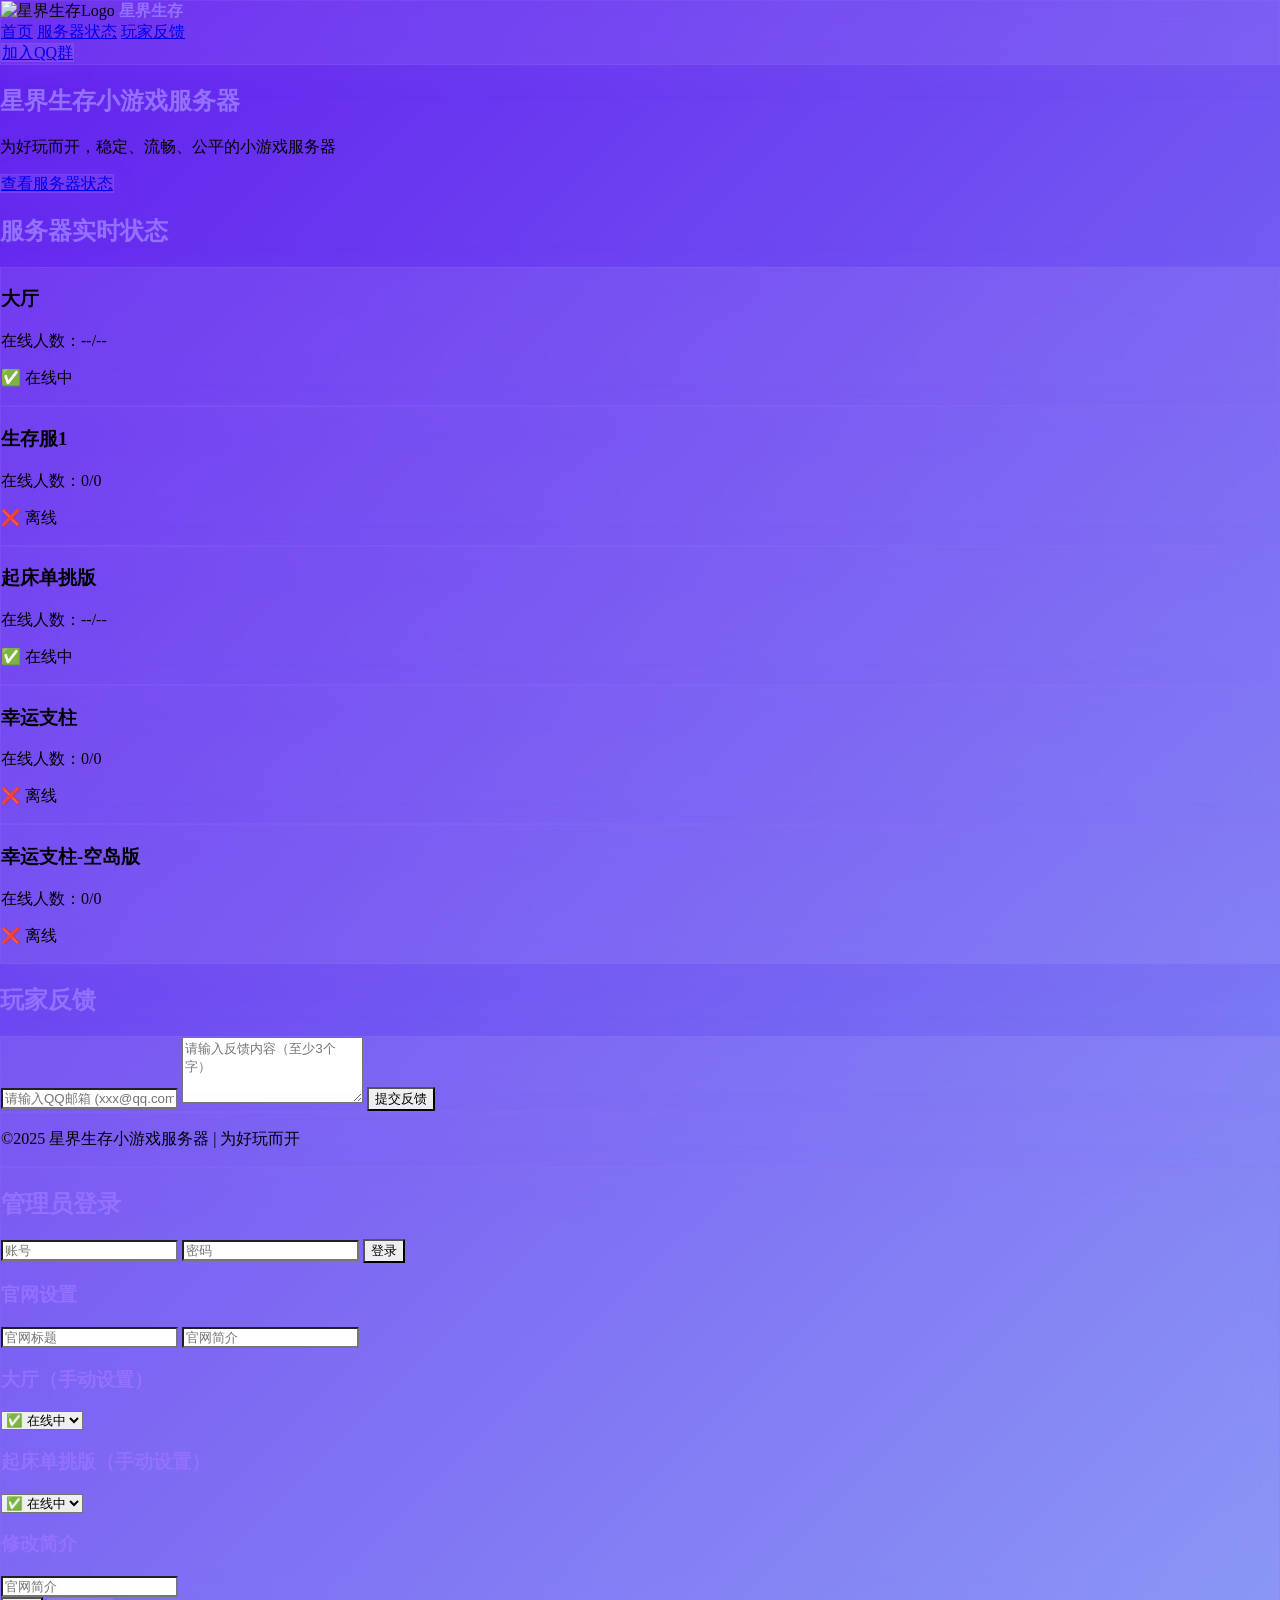
==== commit 82808b19: "Update index.html" ====
--- a/index.html
+++ b/index.html
@@ -26,15 +26,19 @@
             background-size: 400% 400%;
             min-height:100vh;
             animation: gradientFlow 12s ease infinite;
+            margin: 0;
+            padding: 0;
         }
         @keyframes gradientFlow {
             0%{background-position:0% 50%} 50%{background-position:100% 50%} 100%{background-position:0% 50%}
         }
         .glass{
-            background: rgba(255,255,255,0.06);
-            backdrop-filter: blur(20px);
-            border:1px solid rgba(147,112,255,0.15);
-            box-shadow:0 8px 32px rgba(147,112,255,0.08);
+            background: rgba(255,255,255,0.08) !important;
+            backdrop-filter: blur(20px) !important;
+            -webkit-backdrop-filter: blur(20px) !important;
+            border: 1px solid rgba(147,112,255,0.2);
+            box-shadow:0 8px 32px rgba(147,112,255,0.1);
+            border-radius: 0 !important;
         }
         .hover-float{transition:0.3s;}
         .hover-float:hover{transform:translateY(-6px); box-shadow:0 15px 35px rgba(147,112,255,0.2);}
@@ -49,137 +53,127 @@
             opacity: 1;
             transform: translateY(0);
         }
+        .no-radius {
+            border-radius: 0 !important;
+        }
     </style>
 </head>
 <body class="text-white font-sans">
 
-<!-- 导航 -->
+<!-- 导航栏：已使用你提供的Logo下载链接 -->
 <nav class="glass fixed w-full top-0 z-50 py-3 px-6">
     <div class="max-w-7xl mx-auto flex justify-between items-center">
-        <!-- Logo 已添加 -->
         <div class="flex items-center gap-2">
-            <img src="https://release-assets.githubusercontent.com/github-production-release-asset/1253988918/2701311c-23ef-4b0d-8911-3675e9aebd4d?sp=r&sv=2018-11-09&sr=b&spr=https&se=2026-06-04T13%3A08%3A40Z&rscd=attachment%3B+filename%3Dlogo2.png&rsct=application%2Foctet-stream&skoid=96c2d410-5711-43a1-aedd-ab1947aa7ab0&sktid=398a6654-997b-47e9-b12b-9515b896b4de&skt=2026-06-04T12%3A08%3A33Z&ske=2026-06-04T13%3A08%3A40Z&sks=b&skv=2018-11-09&sig=TaK19mhlSq%2FFufxHkbO0sJ99RXymSD26e2VBgObhpG0%3D&jwt=eyJ0eXAiOiJKV1QiLCJhbGciOiJIUzI1NiJ9.[base64].eshLgZGDsoKy1XWSpQkg2yUTwtvhQoMUNaN3cYMGkYY&response-content-disposition=attachment%3B%20filename%3Dlogo2.png&response-content-type=application%2Foctet-stream" 
-                 alt="星界生存Logo" class="h-10 w-auto">
+            <!-- 你给的官方Logo链接 -->
+            <img src="https://release-assets.githubusercontent.com/github-production-release-asset/1253988918/2701311c-23ef-4b0d-8911-3675e9aebd4d?sp=r&sv=2018-11-09&sr=b&spr=https&se=2026-06-04T14%3A05%3A08Z&rscd=attachment%3B+filename%3Dlogo2.png&rsct=application%2Foctet-stream&skoid=96c2d410-5711-43a1-aedd-ab1947aa7ab0&sktid=398a6654-997b-47e9-b12b-9515b896b4de&skt=2026-06-04T13%3A04%3A24Z&ske=2026-06-04T14%3A05%3A08Z&sks=b&skv=2018-11-09&sig=YzyC6JpuxXbE5QHlC3MHWMXJ0UT2ts0jxM6L%2FXnEp38%3D&jwt=eyJ0eXAiOiJKV1QiLCJhbGciOiJIUzI1NiJ9.eyJpc3MiOiJnaXRodWIuY29tIiwiYXVkIjoicmVsZWFzZWFzc2V0cHJvZHVjdGlvbi5ibG9iLmNvcmUud2luZG93cy5uZXQifQ.XObNUhwnQ9YiyXJINaqR0rf3e4g-NuzDkBguISvds7U&response-content-disposition=attachment%3B%20filename%3Dlogo2.png&response-content-type=application%2Foctet-stream" 
+                 alt="星界生存Logo" class="h-12 w-auto">
+            <span class="text-xl font-bold gradient-text">星界生存</span>
         </div>
         <div class="hidden md:flex gap-6">
-            <a href="#home">首页</a>
-            <a href="#servers">服务器状态</a>
-            <a href="#feedback">玩家反馈</a>
-        </div>
-        <a href="https://qm.qq.com/q/aON8Bbv4E8" target="_blank" class="glass px-4 py-2 rounded-full hover-float text-purpleBlue">加入QQ群</a>
+            <a href="#home" class="no-radius">首页</a>
+            <a href="#servers" class="no-radius">服务器状态</a>
+            <a href="#feedback" class="no-radius">玩家反馈</a>
+        </div>
+        <a href="https://qm.qq.com/q/aON8Bbv4E8" target="_blank" class="glass px-4 py-2 no-radius hover-float text-purpleBlue">加入QQ群</a>
     </div>
 </nav>
 
-<!-- 首页 -->
 <section id="home" class="min-h-screen flex items-center px-6 pt-24 fade-in">
     <div class="max-w-7xl mx-auto">
         <h1 class="text-5xl font-bold gradient-text" id="webTitle">星界生存小游戏服务器</h1>
         <p class="mt-4 text-lg" id="webDesc">为好玩而开，稳定、流畅、公平的小游戏服务器</p>
-        <a href="#servers" class="mt-6 inline-block glass px-6 py-3 rounded-full hover-float">查看服务器状态</a>
+        <a href="#servers" class="mt-6 inline-block glass px-6 py-3 no-radius hover-float">查看服务器状态</a>
     </div>
 </section>
 
-<!-- 5个服务器状态（不显示IP） -->
 <section id="servers" class="py-20 px-6 fade-in">
     <div class="max-w-7xl mx-auto">
         <h2 class="text-3xl font-bold gradient-text text-center mb-10">服务器实时状态</h2>
-        <div class="grid md:grid-cols-3 gap-6" id="serverCards">
-            <div class="glass p-6 rounded-2xl hover-float fade-in">
+        <div class="grid md:grid-cols-3 gap-6">
+            <div class="glass p-6 no-radius hover-float fade-in">
                 <h3 class="text-xl font-bold" id="s1name">大厅</h3>
-                <p class="mt-2 text-sm" id="s1player">在线人数：加载中...</p>
-                <p class="mt-3" id="s1status">检测中...</p>
-            </div>
-            <div class="glass p-6 rounded-2xl hover-float fade-in">
+                <p class="mt-2 text-sm" id="s1player">在线人数：--/--</p>
+                <p class="mt-3" id="s1status">加载中...</p>
+            </div>
+            <div class="glass p-6 no-radius hover-float fade-in">
                 <h3 class="text-xl font-bold" id="s2name">生存服1</h3>
-                <p class="mt-2 text-sm" id="s2player">在线人数：加载中...</p>
-                <p class="mt-3" id="s2status">检测中...</p>
-            </div>
-            <div class="glass p-6 rounded-2xl hover-float fade-in">
+                <p class="mt-2 text-sm" id="s2player">加载中...</p>
+                <p class="mt-3" id="s2status">加载中...</p>
+            </div>
+            <div class="glass p-6 no-radius hover-float fade-in">
                 <h3 class="text-xl font-bold" id="s3name">起床单挑版</h3>
-                <p class="mt-2 text-sm" id="s3player">在线人数：加载中...</p>
-                <p class="mt-3" id="s3status">检测中...</p>
-            </div>
-            <div class="glass p-6 rounded-2xl hover-float fade-in">
+                <p class="mt-2 text-sm" id="s3player">在线人数：--/--</p>
+                <p class="mt-3" id="s3status">加载中...</p>
+            </div>
+            <div class="glass p-6 no-radius hover-float fade-in">
                 <h3 class="text-xl font-bold" id="s4name">幸运支柱</h3>
-                <p class="mt-2 text-sm" id="s4player">在线人数：加载中...</p>
-                <p class="mt-3" id="s4status">检测中...</p>
-            </div>
-            <div class="glass p-6 rounded-2xl hover-float fade-in">
+                <p class="mt-2 text-sm" id="s4player">加载中...</p>
+                <p class="mt-3" id="s4status">加载中...</p>
+            </div>
+            <div class="glass p-6 no-radius hover-float fade-in">
                 <h3 class="text-xl font-bold" id="s5name">幸运支柱-空岛版</h3>
-                <p class="mt-2 text-sm" id="s5player">在线人数：加载中...</p>
-                <p class="mt-3" id="s5status">检测中...</p>
+                <p class="mt-2 text-sm" id="s5player">加载中...</p>
+                <p class="mt-3" id="s5status">加载中...</p>
             </div>
         </div>
     </div>
 </section>
 
-<!-- 反馈 -->
 <section id="feedback" class="py-20 px-6 fade-in">
     <div class="max-w-3xl mx-auto">
         <h2 class="text-3xl font-bold gradient-text text-center mb-10 fade-in">玩家反馈</h2>
-        <div class="glass p-6 rounded-2xl fade-in">
-            <input id="email" class="w-full p-3 rounded bg-black/30 border border-purpleBlue/30 mb-3" placeholder="请输入QQ邮箱 (xxx@qq.com)">
-            <textarea id="content" class="w-full p-3 rounded bg-black/30 border border-purpleBlue/30 mb-3" rows="4" placeholder="请输入反馈内容（至少3个字）"></textarea>
-            <button onclick="sendFeedback()" class="w-full p-3 rounded-full bg-gradient-to-r from-main1 to-main2 hover-float">提交反馈</button>
+        <div class="glass p-6 no-radius fade-in">
+            <input id="email" class="w-full p-3 no-radius bg-black/30 border border-purpleBlue/30 mb-3" placeholder="请输入QQ邮箱 (xxx@qq.com)">
+            <textarea id="content" class="w-full p-3 no-radius bg-black/30 border border-purpleBlue/30 mb-3" rows="4" placeholder="请输入反馈内容（至少3个字）"></textarea>
+            <button onclick="sendFeedback()" class="w-full p-3 no-radius bg-gradient-to-r from-main1 to-main2 hover-float">提交反馈</button>
         </div>
         <div class="mt-10" id="feedbackList"></div>
     </div>
 </section>
 
-<!-- 底部 -->
 <footer class="py-8 glass text-center fade-in" id="footerClick">
     <p class="text-gray-300">©2025 星界生存小游戏服务器 | 为好玩而开</p>
 </footer>
 
-<!-- 后台全屏 -->
 <div id="adminPanel" class="fixed inset-0 bg-black/95 z-50 hidden flex-col items-center justify-center p-6">
-    <div class="glass p-8 rounded-2xl w-full max-w-md">
+    <div class="glass p-8 no-radius w-full max-w-md">
         <h2 class="text-2xl gradient-text mb-4">管理员登录</h2>
-        <input id="adminUser" class="w-full p-3 rounded bg-black/30 mb-3" placeholder="账号">
-        <input id="adminPwd" class="w-full p-3 rounded bg-black/30 mb-3" placeholder="密码" type="password">
-        <button onclick="adminLogin()" class="w-full p-3 rounded-full bg-gradient-to-r from-main1 to-main2 mb-6">登录</button>
+        <input id="adminUser" class="w-full p-3 no-radius bg-black/30 mb-3" placeholder="账号">
+        <input id="adminPwd" class="w-full p-3 no-radius bg-black/30 mb-3" placeholder="密码" type="password">
+        <button onclick="adminLogin()" class="w-full p-3 no-radius bg-gradient-to-r from-main1 to-main2 mb-6">登录</button>
 
         <div id="adminContent" class="hidden">
             <div id="superAdminArea">
-                <h3 class="mb-3 gradient-text">修改官网信息</h3>
-                <input id="newTitle" class="w-full p-2 mb-2 rounded bg-black/30" placeholder="官网标题">
-                <input id="newDesc" class="w-full p-2 mb-2 rounded bg-black/30" placeholder="官网简介">
-
-                <h3 class="mt-4 mb-2 gradient-text">服务器1</h3>
-                <input id="newS1name" class="w-full p-2 mb-1 rounded bg-black/30">
-                <input id="newS1ip" class="w-full p-2 mb-2 rounded bg-black/30">
-
-                <h3 class="mt-4 mb-2 gradient-text">服务器2</h3>
-                <input id="newS2name" class="w-full p-2 mb-1 rounded bg-black/30">
-                <input id="newS2ip" class="w-full p-2 mb-1 rounded bg-black/30">
-
-                <h3 class="mt-4 mb-2 gradient-text">服务器3</h3>
-                <input id="newS3name" class="w-full p-2 mb-1 rounded bg-black/30">
-                <input id="newS3ip" class="w-full p-2 mb-2 rounded bg-black/30">
-
-                <h3 class="mt-4 mb-2 gradient-text">服务器4</h3>
-                <input id="newS4name" class="w-full p-2 mb-1 rounded bg-black/30">
-                <input id="newS4ip" class="w-full p-2 mb-2 rounded bg-black/30">
-
-                <h3 class="mt-4 mb-2 gradient-text">服务器5</h3>
-                <input id="newS5name" class="w-full p-2 mb-1 rounded bg-black/30">
-                <input id="newS5ip" class="w-full p-2 mb-2 rounded bg-black/30">
+                <h3 class="mb-3 gradient-text">官网设置</h3>
+                <input id="newTitle" class="w-full p-2 mb-2 no-radius bg-black/30" placeholder="官网标题">
+                <input id="newDesc" class="w-full p-2 mb-2 no-radius bg-black/30" placeholder="官网简介">
+
+                <h3 class="mt-3 gradient-text">大厅（手动设置）</h3>
+                <select id="s1stat" class="w-full p-2 mb-2 no-radius bg-black/30 text-white">
+                    <option value="online">✅ 在线中</option>
+                    <option value="offline">❌ 离线</option>
+                </select>
+
+                <h3 class="mt-3 gradient-text">起床单挑版（手动设置）</h3>
+                <select id="s3stat" class="w-full p-2 mb-2 no-radius bg-black/30 text-white">
+                    <option value="online">✅ 在线中</option>
+                    <option value="offline">❌ 离线</option>
+                </select>
             </div>
 
             <div id="normalAdminArea">
-                <h3 class="mb-3 gradient-text">修改服务器简介</h3>
-                <input id="newDescNormal" class="w-full p-3 rounded bg-black/30 mb-4" placeholder="官网简介">
-            </div>
-
-            <button onclick="saveAll()" class="w-full p-3 rounded-full bg-gradient-to-r from-main1 to-main2 mt-4">保存全部</button>
-            <button onclick="showFeedbackAdmin()" class="w-full p-3 mt-2 rounded-full glass">查看反馈</button>
+                <h3 class="mb-3 gradient-text">修改简介</h3>
+                <input id="newDescNormal" class="w-full p-3 no-radius bg-black/30" placeholder="官网简介">
+            </div>
+
+            <button onclick="saveAll()" class="w-full p-3 no-radius bg-gradient-to-r from-main1 to-main2 mt-4">保存</button>
+            <button onclick="showFeedbackAdmin()" class="w-full p-3 mt-2 no-radius glass">查看反馈</button>
             <div id="adminFeedbackList" class="mt-4 max-h-60 overflow-y-auto"></div>
         </div>
     </div>
 </div>
 
 <script>
-// 账号列表
 const admins = {
     "Mgour145AWA": { pwd: "20140724", role: "super" },
     "lhx145": { pwd: "bb070925", role: "normal" },
@@ -188,89 +182,90 @@
 
 let currentRole = "";
 
-// 本地数据
 function loadData(){
     return JSON.parse(localStorage.getItem("serverData") || `{
         "webTitle":"星界生存小游戏服务器",
         "webDesc":"为好玩而开，稳定、流畅、公平的小游戏服务器",
-        "s1name":"大厅","s1ip":"43.248.103.155:21699",
-        "s2name":"生存服1","s2ip":"x3.minekuai.cn:20033",
-        "s3name":"起床单挑版","s3ip":"43.248.103.155:10997",
-        "s4name":"幸运支柱","s4ip":"free-c2.tudouai.cn:11230",
-        "s5name":"幸运支柱-空岛版","s5ip":"free-c4.tudouai.cn:56015",
-        "feedback":[]
+        "s1stat":"online",
+        "s3stat":"online"
     }`);
 }
 function saveData(d){localStorage.setItem("serverData",JSON.stringify(d));}
 
-// 渲染页面
 function render(){
     let d=loadData();
-    document.getElementById("webTitle").innerText=d.webTitle;
-    document.getElementById("webDesc").innerText=d.webDesc;
-    document.getElementById("s1name").innerText=d.s1name;
-    document.getElementById("s2name").innerText=d.s2name;
-    document.getElementById("s3name").innerText=d.s3name;
-    document.getElementById("s4name").innerText=d.s4name;
-    document.getElementById("s5name").innerText=d.s5name;
-
+    document.getElementById("webTitle").innerText = d.webTitle;
+    document.getElementById("webDesc").innerText = d.webDesc;
+
+    if(d.s1stat === "online"){
+        document.getElementById("s1status").innerHTML = '<span class="text-online">✅ 在线中</span>';
+    }else{
+        document.getElementById("s1status").innerHTML = '<span class="text-offline">❌ 离线</span>';
+    }
+    if(d.s3stat === "online"){
+        document.getElementById("s3status").innerHTML = '<span class="text-online">✅ 在线中</span>';
+    }else{
+        document.getElementById("s3status").innerHTML = '<span class="text-offline">❌ 离线</span>';
+    }
+}
+render();
+
+async function checkJava(ip, statId, playerId){
+    try{
+        let r = await fetch(`https://api.mcsrvstat.us/2/${ip}`);
+        let d = await r.json();
+        if(d.online){
+            document.getElementById(statId).innerHTML = '<span class="text-online">✅ 在线中</span>';
+            document.getElementById(playerId).innerText = `在线人数：${d.players.online}/${d.players.max}`;
+        }else{
+            document.getElementById(statId).innerHTML = '<span class="text-offline">❌ 离线</span>';
+            document.getElementById(playerId).innerText = "在线人数：0/0";
+        }
+    }catch(e){
+        document.getElementById(statId).innerHTML = '<span class="text-offline">❌ 离线</span>';
+        document.getElementById(playerId).innerText = "在线人数：0/0";
+    }
+}
+
+checkJava("x3.minekuai.cn:20033", "s2status", "s2player");
+checkJava("free-c2.tudouai.cn:11230", "s4status", "s4player");
+checkJava("free-c4.tudouai.cn:56015", "s5status", "s5player");
+
+setInterval(()=>{
+    checkJava("x3.minekuai.cn:20033", "s2status", "s2player");
+    checkJava("free-c2.tudouai.cn:11230", "s4status", "s4player");
+    checkJava("free-c4.tudouai.cn:56015", "s5status", "s5player");
+}, 5000);
+
+function sendFeedback(){
+    let e = document.getElementById("email").value;
+    let c = document.getElementById("content").value;
+    if(!e.endsWith("@qq.com")){alert("请输入有效QQ邮箱");return;}
+    if(c.length<3){alert("反馈内容至少3个字");return;}
+    
+    let d=loadData();
+    d.feedback = d.feedback || [];
+    d.feedback.unshift({
+        email: e,
+        content: c,
+        time: new Date().toLocaleString()
+    });
+    saveData(d);
+    
+    document.getElementById("email").value = "";
+    document.getElementById("content").value = "";
+    alert("反馈成功，等待管理员审核！");
+    
     let fbList=document.getElementById("feedbackList");
     fbList.innerHTML="";
     d.feedback.forEach(f=>{
         let item=document.createElement("div");
-        item.className="glass p-4 rounded-xl mb-3 fade-in";
+        item.className="glass p-4 no-radius mb-3 fade-in";
         item.innerHTML=`<p class="text-purpleBlue">${f.email}</p><p class="text-white">${f.content}</p><p class="text-xs text-gray-400">${f.time}</p>`;
         fbList.appendChild(item);
     });
 }
-render();
-
-// 提交反馈
-function sendFeedback(){
-    let email=document.getElementById("email").value;
-    let content=document.getElementById("content").value;
-    if(!email.endsWith("@qq.com")){alert("请输入有效的QQ邮箱");return;}
-    if(content.length<3){alert("反馈内容至少3个字");return;}
-    let d=loadData();
-    d.feedback.unshift({email,content,time:new Date().toLocaleString()});
-    saveData(d);
-    render();
-    document.getElementById("email").value="";
-    document.getElementById("content").value="";
-    alert("反馈成功，等待管理员审核与修复");
-}
-
-// 实时检测服务器状态
-async function checkServer(ip,idStatus,idPlayer){
-    try{
-        if(!ip)return;
-        let res=await fetch(`https://api.mcsrvstat.us/2/${ip}`);
-        let data=await res.json();
-        if(data.online){
-            document.getElementById(idStatus).innerHTML='<span class="text-online">✅ 在线中</span>';
-            document.getElementById(idPlayer).innerText=`在线人数：${data.players.online}/${data.players.max}`;
-        }else{
-            document.getElementById(idStatus).innerHTML='<span class="text-offline">❌ 离线</span>';
-            document.getElementById(idPlayer).innerText="在线人数：0/0";
-        }
-    }catch(e){
-        document.getElementById(idStatus).innerHTML='<span class="text-offline">❌ 离线</span>';
-        document.getElementById(idPlayer).innerText="在线人数：0/0";
-    }
-}
-
-function refreshAll(){
-    let d=loadData();
-    checkServer(d.s1ip,"s1status","s1player");
-    checkServer(d.s2ip,"s2status","s2player");
-    checkServer(d.s3ip,"s3status","s3player");
-    checkServer(d.s4ip,"s4status","s4player");
-    checkServer(d.s5ip,"s5status","s5player");
-}
-refreshAll();
-setInterval(refreshAll,3000);
-
-// 下滑动画
+
 const fadeElements = document.querySelectorAll('.fade-in');
 function checkVisible() {
     fadeElements.forEach(el => {
@@ -282,7 +277,6 @@
 window.addEventListener('scroll', checkVisible);
 window.addEventListener('load', checkVisible);
 
-// 底部点5次开后台
 let clickCount=0;
 document.getElementById("footerClick").onclick=()=>{
     clickCount++;
@@ -290,14 +284,13 @@
         clickCount=0;
         document.getElementById("adminPanel").style.display="flex";
     }
-}
-
-// 管理员登录
+};
+
 function adminLogin(){
     let user=document.getElementById("adminUser").value;
     let pwd=document.getElementById("adminPwd").value;
     if(!admins[user] || admins[user].pwd !== pwd){
-        alert("账号或密码错误");
+        alert("账号或密码错误！");
         return;
     }
     currentRole = admins[user].role;
@@ -309,16 +302,8 @@
         document.getElementById("normalAdminArea").style.display="none";
         document.getElementById("newTitle").value=d.webTitle;
         document.getElementById("newDesc").value=d.webDesc;
-        document.getElementById("newS1name").value=d.s1name;
-        document.getElementById("newS1ip").value=d.s1ip;
-        document.getElementById("newS2name").value=d.s2name;
-        document.getElementById("newS2ip").value=d.s2ip;
-        document.getElementById("newS3name").value=d.s3name;
-        document.getElementById("newS3ip").value=d.s3ip;
-        document.getElementById("newS4name").value=d.s4name;
-        document.getElementById("newS4ip").value=d.s4ip;
-        document.getElementById("newS5name").value=d.s5name;
-        document.getElementById("newS5ip").value=d.s5ip;
+        document.getElementById("s1stat").value=d.s1stat;
+        document.getElementById("s3stat").value=d.s3stat;
     }else{
         document.getElementById("superAdminArea").style.display="none";
         document.getElementById("normalAdminArea").style.display="block";
@@ -326,38 +311,32 @@
     }
 }
 
-// 保存
 function saveAll(){
     let d=loadData();
     if(currentRole === "super"){
-        d.webTitle=document.getElementById("newTitle").value;
-        d.webDesc=document.getElementById("newDesc").value;
-        d.s1name=document.getElementById("newS1name").value;
-        d.s1ip=document.getElementById("newS1ip").value;
-        d.s2name=document.getElementById("newS2name").value;
-        d.s2ip=document.getElementById("newS2ip").value;
-        d.s3name=document.getElementById("newS3name").value;
-        d.s3ip=document.getElementById("newS3ip").value;
-        d.s4name=document.getElementById("newS4name").value;
-        d.s4ip=document.getElementById("newS4ip").value;
-        d.s5name=document.getElementById("newS5name").value;
-        d.s5ip=document.getElementById("newS5ip").value;
+        d.webTitle=document.getElementById("newTitle").value || d.webTitle;
+        d.webDesc=document.getElementById("newDesc").value || d.webDesc;
+        d.s1stat=document.getElementById("s1stat").value;
+        d.s3stat=document.getElementById("s3stat").value;
     }else{
-        d.webDesc=document.getElementById("newDescNormal").value;
+        d.webDesc=document.getElementById("newDescNormal").value || d.webDesc;
     }
     saveData(d);
     render();
-    alert("保存成功！所有人已实时看见新内容");
-}
-
-// 查看反馈
+    alert("保存成功！所有修改已生效");
+}
+
 function showFeedbackAdmin(){
     let d=loadData();
     let list=document.getElementById("adminFeedbackList");
     list.innerHTML="";
+    if(!d.feedback || d.feedback.length === 0){
+        list.innerHTML='<div class="text-gray-400 text-center py-2">暂无反馈</div>';
+        return;
+    }
     d.feedback.forEach(f=>{
         let div=document.createElement("div");
-        div.className="glass p-3 mb-2 text-sm";
+        div.className="glass p-3 mb-2 no-radius text-sm";
         div.innerText = `${f.time} | ${f.email} | ${f.content}`;
         list.appendChild(div);
     });
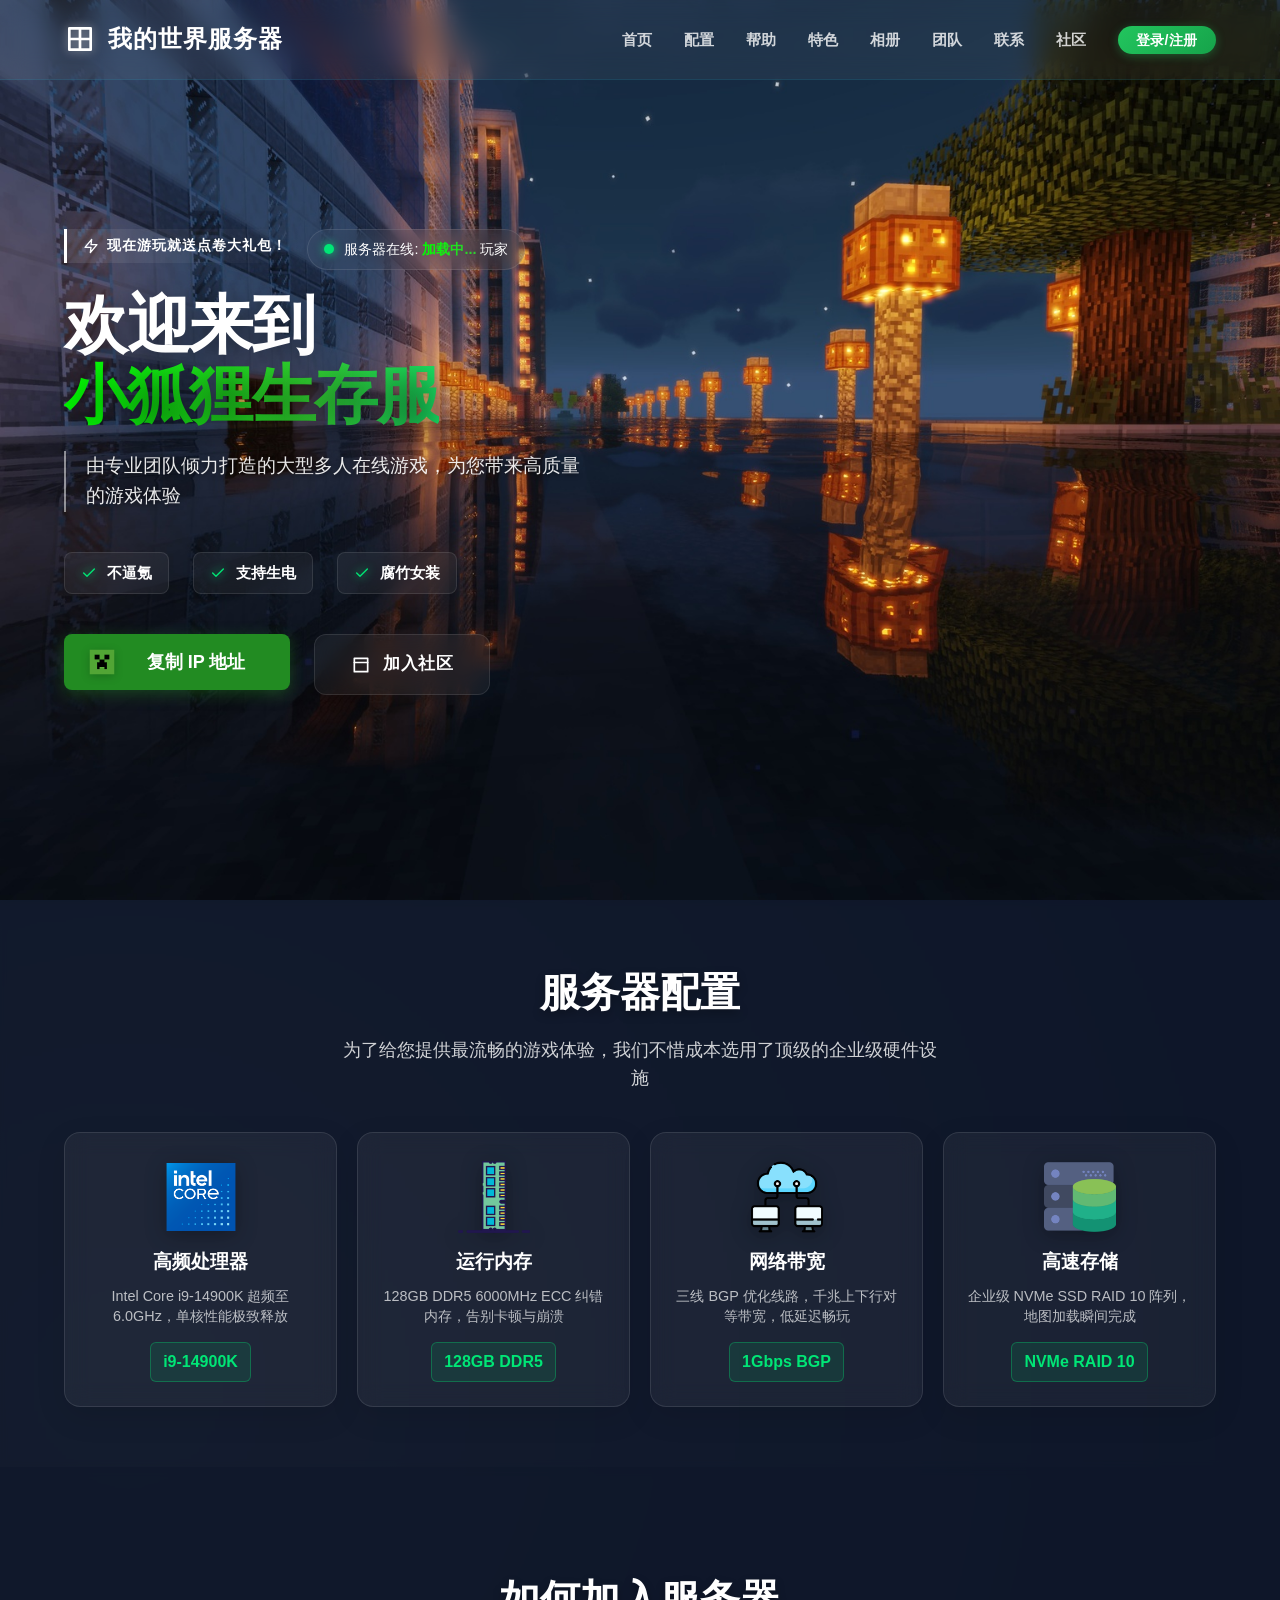
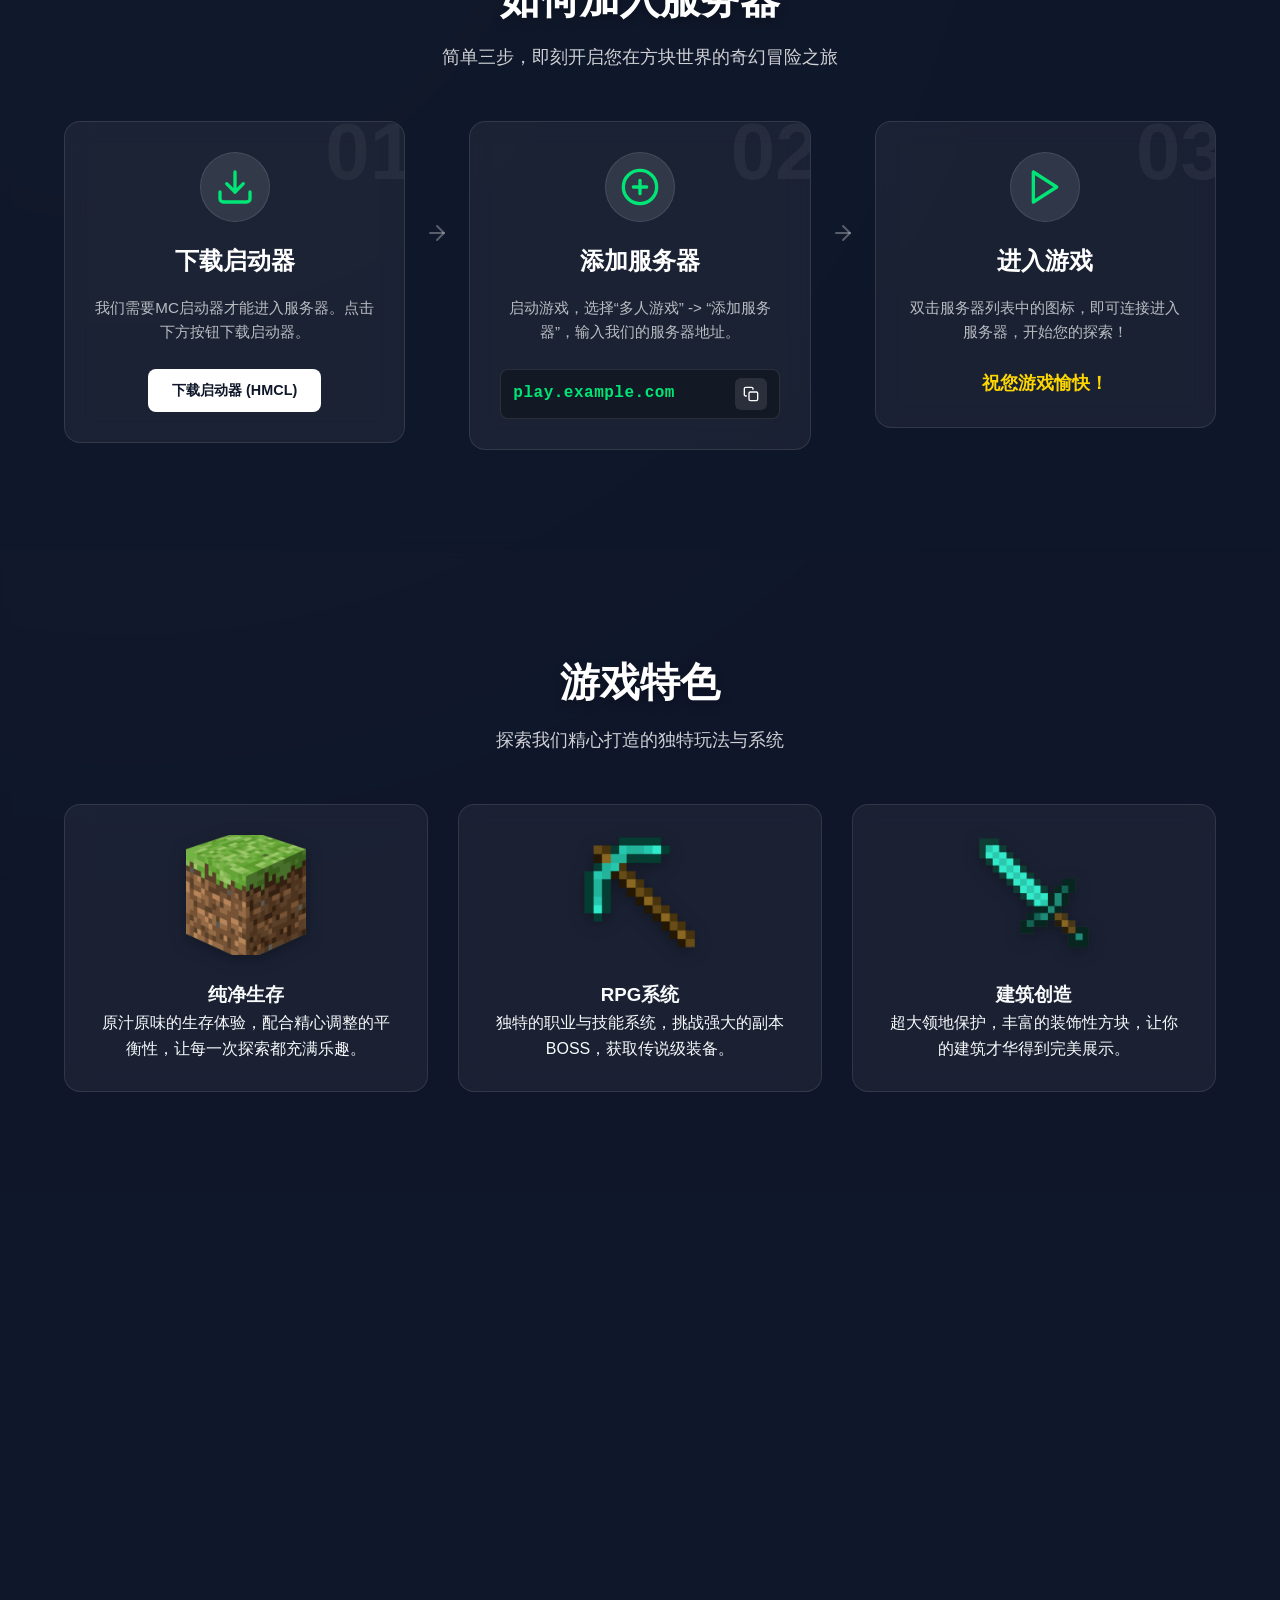
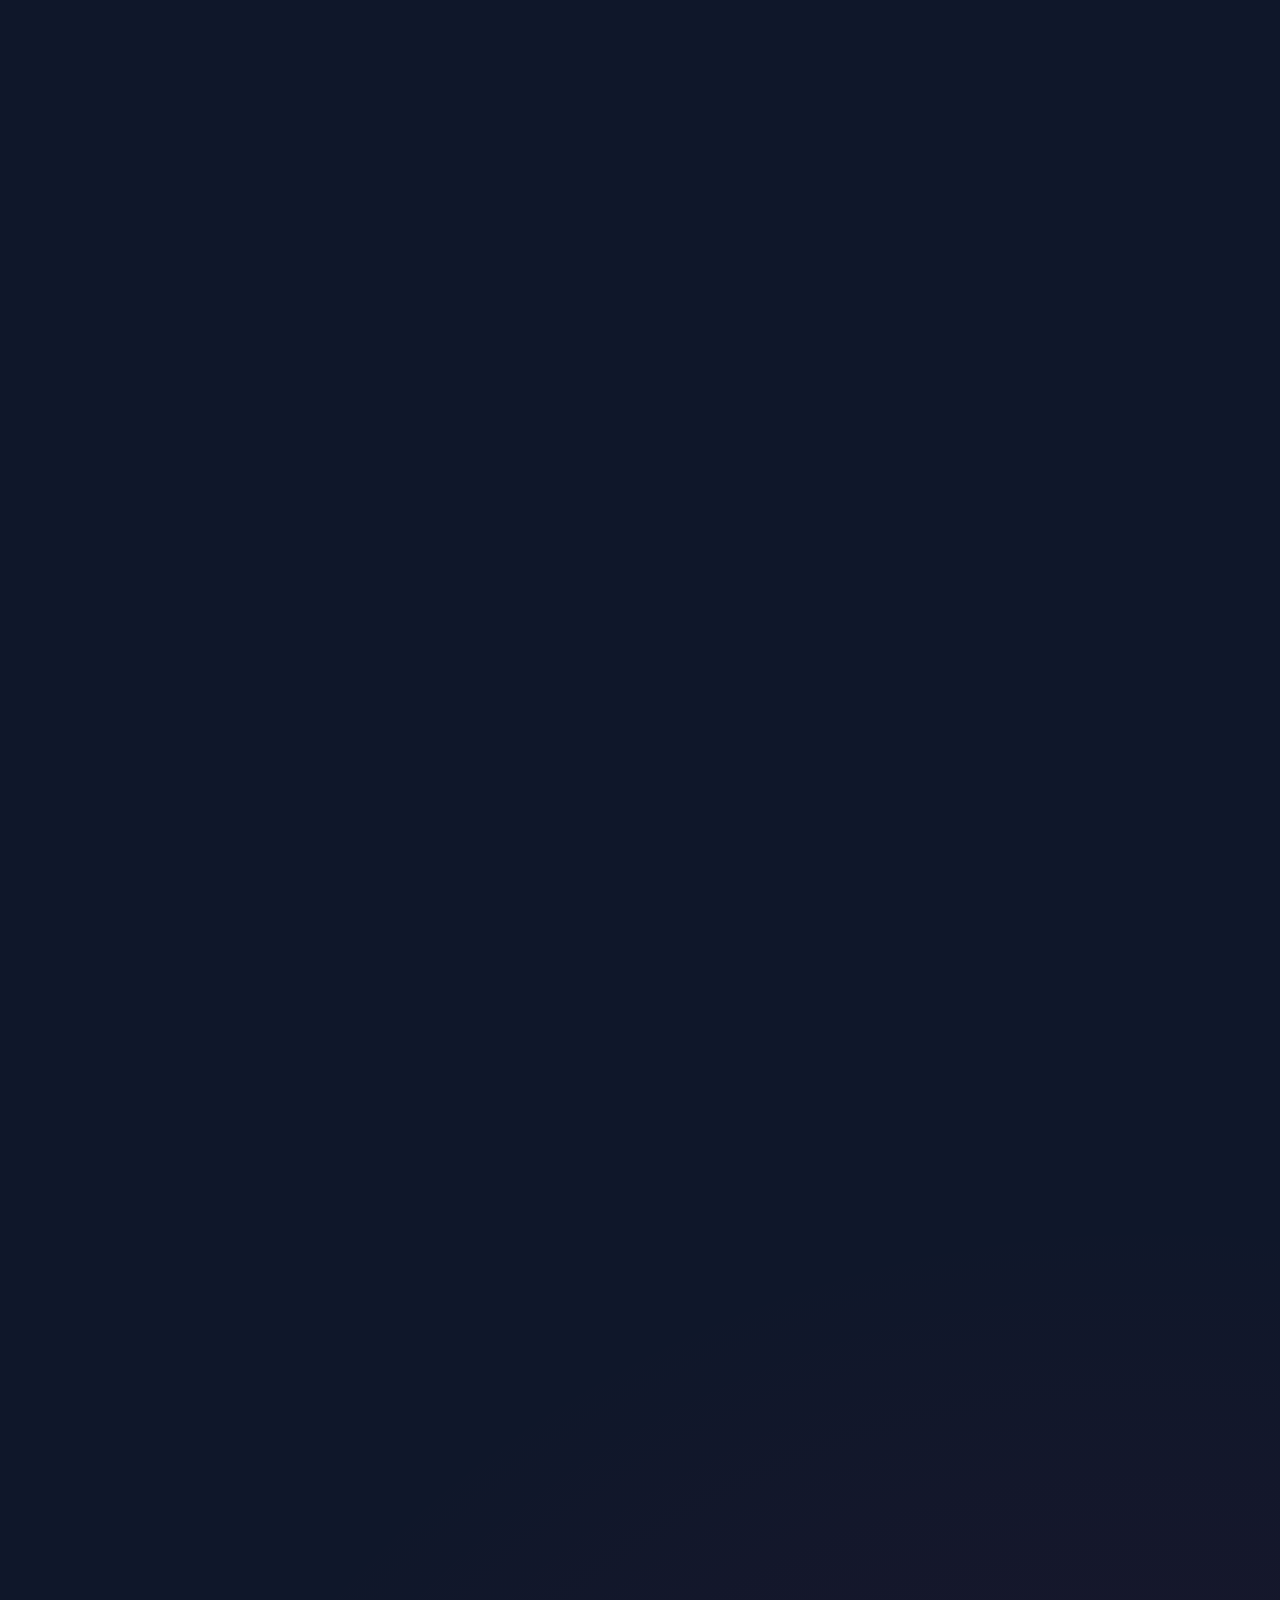
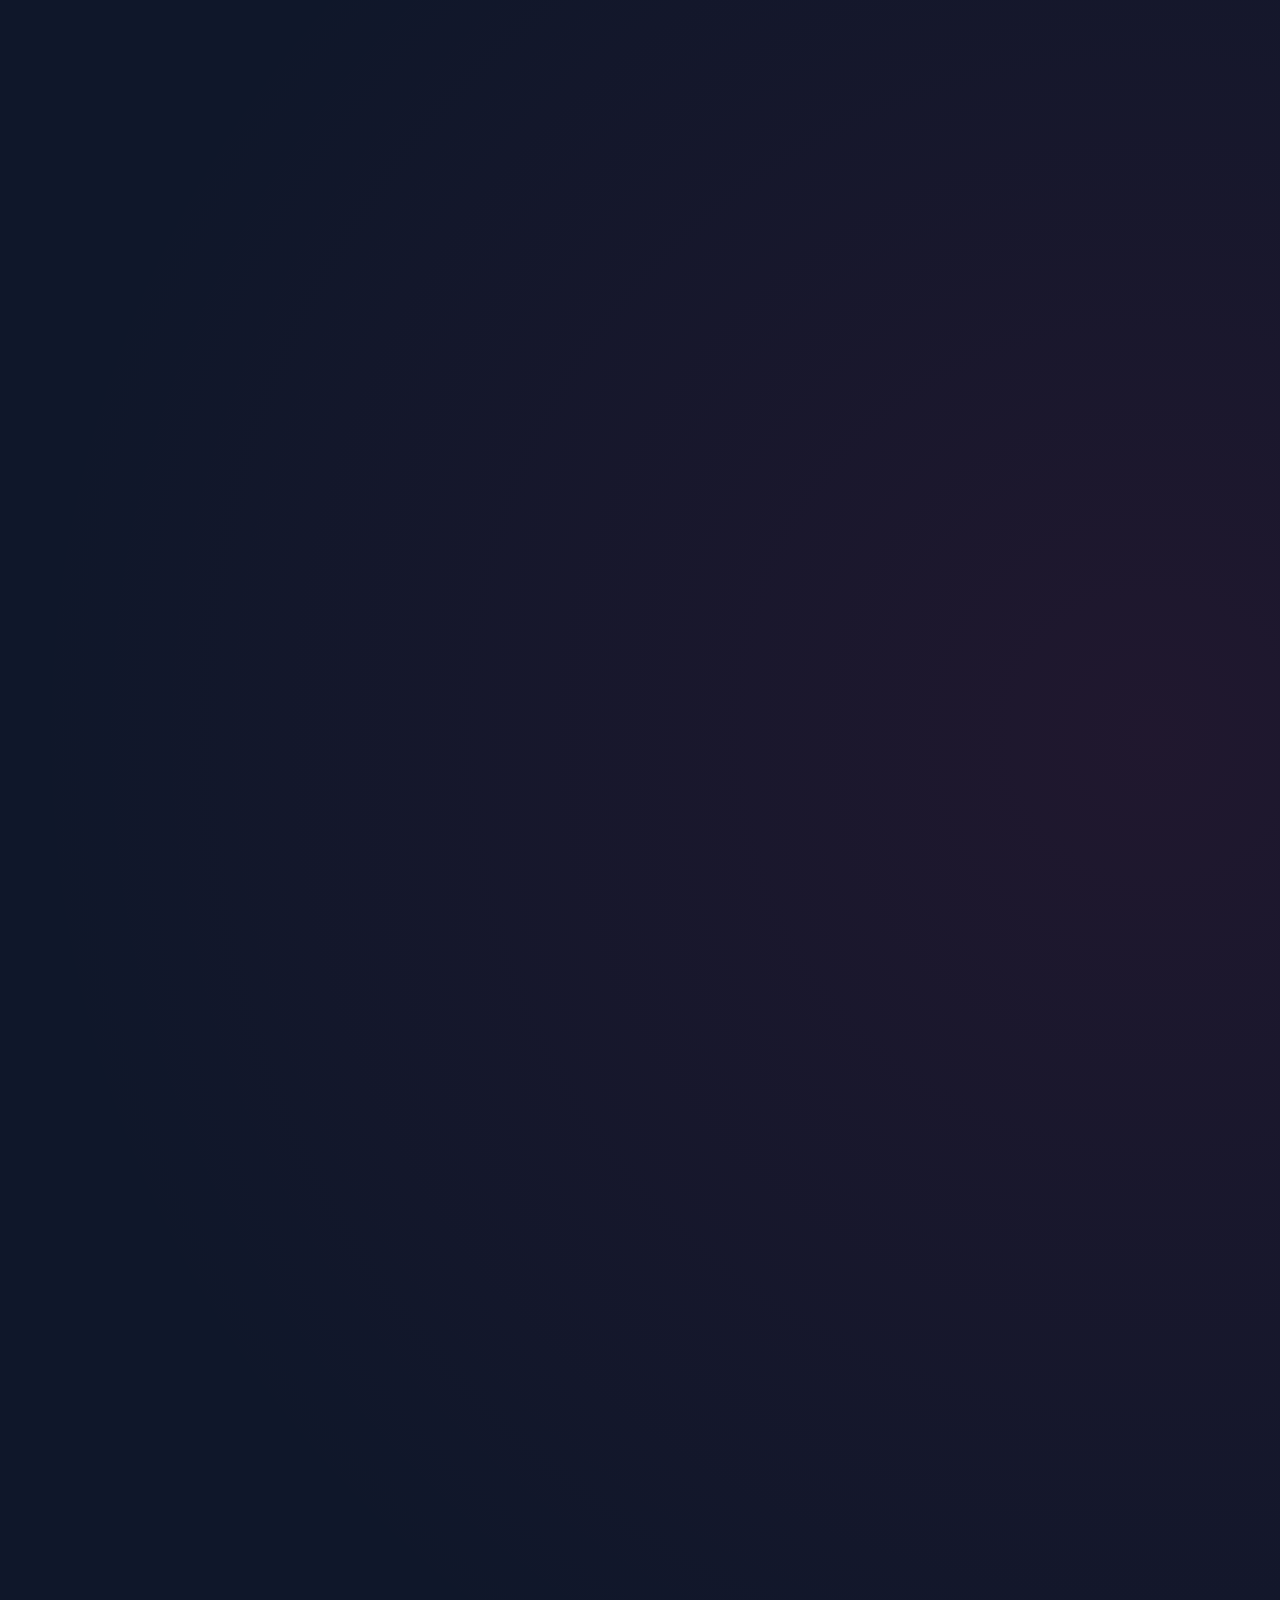
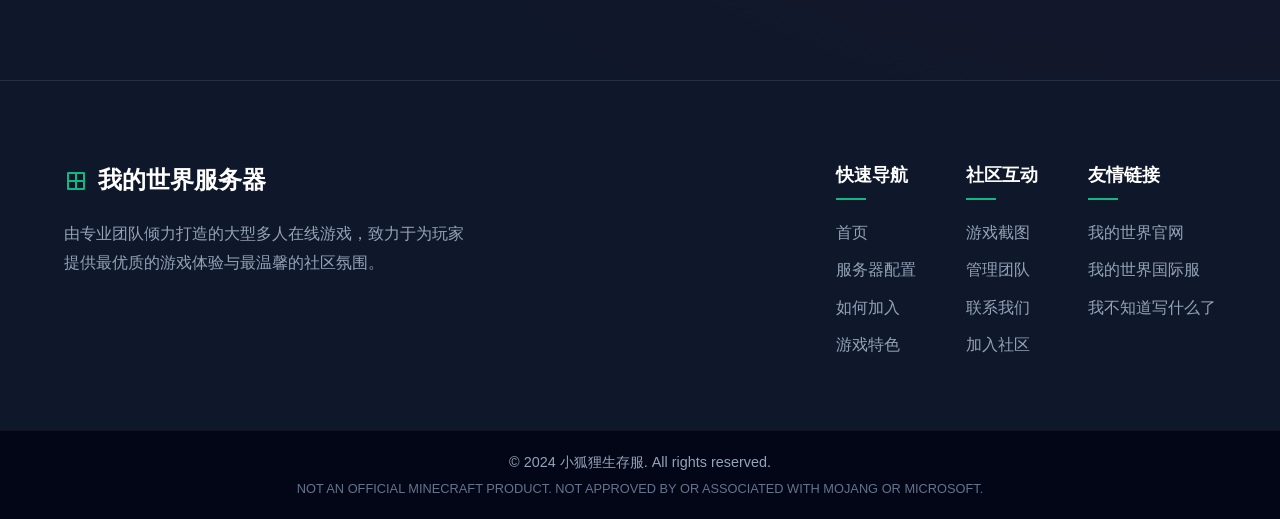
==== commit f65724c4: "Add files via upload" ====
--- a/index.html
+++ b/index.html
@@ -3,344 +3,594 @@
 <head>
     <meta charset="UTF-8">
     <meta name="viewport" content="width=device-width, initial-scale=1.0">
-    <title>星界生存小游戏服务器</title>
-    <script src="https://cdn.tailwindcss.com"></script>
-    <link href="https://cdn.jsdelivr.net/npm/font-awesome@4.7.0/css/font-awesome.min.css" rel="stylesheet">
-    <script>
-        tailwind.config = {
-            theme: {
-                extend: {
-                    colors:{
-                        main1:'#6320ee', main2:'#2563eb', purpleBlue:'#9370FF',
-                        online:'#22c55e', offline:'#ef4444'
-                    },
-                    fontFamily:{'sans':['Inter','system-ui']}
-                }
-            }
-        }
+    <meta name="description" content="我的世界小狐狸生存服 - 大型多人在线生存服务器，提供纯净生存、RPG冒险、建筑创造等多种玩法。稳定流畅，社区和谐，欢迎加入！Minecraft Survival Server.">
+    <meta name="keywords" content="我的世界, Minecraft, 服务器, 生存服, RPG, 建筑, 小狐狸, MC, 游戏, 多人联机">
+    <meta name="author" content="小狐狸生存服团队">
+    <meta name="robots" content="index, follow">
+    <meta name="theme-color" content="#0f172a">
+
+    <link rel="canonical" href="#">
+    <!-- 二开请标注原作者小狐务器 -->
+    <title>我的世界小狐狸生存服 - 首页</title>
+    <link rel="dns-prefetch" href="https://mc.163.com">
+    <link rel="dns-prefetch" href="https://www.minecraft.net">
+    <link rel="preload" href="style.css?v=2" as="style">
+    <link rel="preload" href="script.js?v=2" as="script">
+    <link rel="preload" href="./png/c6d2dd6a664242e2e5faa640d28c340b.jpg" as="image" fetchpriority="high">
+    
+    <link rel="stylesheet" href="style.css?v=2">
+    
+    <!-- Structured Data (JSON-LD) -->
+    <script type="application/ld+json">
+    {
+      "@context": "https://schema.org",
+      "@type": "VideoGame",
+      "name": "我的世界小狐狸生存服",
+      "description": "大型多人在线生存服务器，提供纯净生存、RPG冒险、建筑创造等多种玩法。",
+      "genre": ["Sandbox", "Survival", "RPG"],
+      "gamePlatform": "PC",
+      "applicationCategory": "Game",
+      "operatingSystem": "Windows, macOS, Linux",
+      "author": {
+        "@type": "Organization",
+        "name": "小狐狸生存服团队",
+        "url": "/"
+      },
+      "image": "./wj_Narcissa_3.png",
+      "offers": {
+        "@type": "Offer",
+        "price": "0",
+        "priceCurrency": "CNY",
+        "availability": "https://schema.org/InStock"
+      }
+    }
     </script>
-    <style>
-        *{scroll-behavior: smooth;}
-        body{
-            background: linear-gradient(135deg, #6320ee, #8ab4f8, #2563eb, #6320ee);
-            background-size: 400% 400%;
-            min-height:100vh;
-            animation: gradientFlow 12s ease infinite;
-            margin: 0;
-            padding: 0;
-        }
-        @keyframes gradientFlow {
-            0%{background-position:0% 50%} 50%{background-position:100% 50%} 100%{background-position:0% 50%}
-        }
-        .glass{
-            background: rgba(255,255,255,0.08) !important;
-            backdrop-filter: blur(20px) !important;
-            -webkit-backdrop-filter: blur(20px) !important;
-            border: 1px solid rgba(147,112,255,0.2);
-            box-shadow:0 8px 32px rgba(147,112,255,0.1);
-            border-radius: 0 !important;
-        }
-        .hover-float{transition:0.3s;}
-        .hover-float:hover{transform:translateY(-6px); box-shadow:0 15px 35px rgba(147,112,255,0.2);}
-        .gradient-text{color:#9370FF; font-weight:700;}
-        
-        .fade-in {
-            opacity: 0;
-            transform: translateY(40px);
-            transition: opacity 0.9s ease, transform 0.9s ease;
-        }
-        .fade-in.visible {
-            opacity: 1;
-            transform: translateY(0);
-        }
-        .no-radius {
-            border-radius: 0 !important;
-        }
-    </style>
+    <link rel="icon" type="image/svg+xml" href="data:image/svg+xml,<svg xmlns=%22http://www.w3.org/2000/svg%22 viewBox=%220 0 100 100%22><text y=%22.9em%22 font-size=%2290%22>🟩</text></svg>">
 </head>
-<body class="text-white font-sans">
-
-<!-- 导航栏：已使用你提供的Logo下载链接 -->
-<nav class="glass fixed w-full top-0 z-50 py-3 px-6">
-    <div class="max-w-7xl mx-auto flex justify-between items-center">
-        <div class="flex items-center gap-2">
-            <!-- 你给的官方Logo链接 -->
-            <img src="https://release-assets.githubusercontent.com/github-production-release-asset/1253988918/2701311c-23ef-4b0d-8911-3675e9aebd4d?sp=r&sv=2018-11-09&sr=b&spr=https&se=2026-06-04T14%3A05%3A08Z&rscd=attachment%3B+filename%3Dlogo2.png&rsct=application%2Foctet-stream&skoid=96c2d410-5711-43a1-aedd-ab1947aa7ab0&sktid=398a6654-997b-47e9-b12b-9515b896b4de&skt=2026-06-04T13%3A04%3A24Z&ske=2026-06-04T14%3A05%3A08Z&sks=b&skv=2018-11-09&sig=YzyC6JpuxXbE5QHlC3MHWMXJ0UT2ts0jxM6L%2FXnEp38%3D&jwt=eyJ0eXAiOiJKV1QiLCJhbGciOiJIUzI1NiJ9.eyJpc3MiOiJnaXRodWIuY29tIiwiYXVkIjoicmVsZWFzZWFzc2V0cHJvZHVjdGlvbi5ibG9iLmNvcmUud2luZG93cy5uZXQifQ.XObNUhwnQ9YiyXJINaqR0rf3e4g-NuzDkBguISvds7U&response-content-disposition=attachment%3B%20filename%3Dlogo2.png&response-content-type=application%2Foctet-stream" 
-                 alt="星界生存Logo" class="h-12 w-auto">
-            <span class="text-xl font-bold gradient-text">星界生存</span>
-        </div>
-        <div class="hidden md:flex gap-6">
-            <a href="#home" class="no-radius">首页</a>
-            <a href="#servers" class="no-radius">服务器状态</a>
-            <a href="#feedback" class="no-radius">玩家反馈</a>
-        </div>
-        <a href="https://qm.qq.com/q/aON8Bbv4E8" target="_blank" class="glass px-4 py-2 no-radius hover-float text-purpleBlue">加入QQ群</a>
-    </div>
-</nav>
-
-<section id="home" class="min-h-screen flex items-center px-6 pt-24 fade-in">
-    <div class="max-w-7xl mx-auto">
-        <h1 class="text-5xl font-bold gradient-text" id="webTitle">星界生存小游戏服务器</h1>
-        <p class="mt-4 text-lg" id="webDesc">为好玩而开，稳定、流畅、公平的小游戏服务器</p>
-        <a href="#servers" class="mt-6 inline-block glass px-6 py-3 no-radius hover-float">查看服务器状态</a>
+<body>
+    <!-- SVG Sprite -->
+    <svg xmlns="http://www.w3.org/2000/svg" style="display:none">
+        <symbol id="icon-check" viewBox="0 0 24 24" fill="none" stroke="currentColor" stroke-width="2" stroke-linecap="round" stroke-linejoin="round"><path d="M20 6L9 17L4 12"/></symbol>
+        <symbol id="icon-arrow-right" viewBox="0 0 24 24" fill="none" stroke="currentColor" stroke-width="2" stroke-linecap="round" stroke-linejoin="round"><path d="M5 12H19"/><path d="M12 5L19 12L12 19"/></symbol>
+        <symbol id="icon-cube" viewBox="0 0 24 24" fill="none" stroke="currentColor" stroke-width="2" stroke-linecap="round" stroke-linejoin="round"><path d="M4 4H20V20H4V4Z"/><path d="M4 12H20"/><path d="M12 4V20"/></symbol>
+    </svg>
+
+    <!-- 导航栏 -->
+    <nav class="navbar">
+        <div class="container nav-container">
+            <a href="#" class="logo" id="siteLogo">
+                <svg class="logo-svg" width="32" height="32"><use href="#icon-cube"/></svg>
+                <span class="logo-text">我的世界服务器</span>
+            </a>
+            
+            <div class="hamburger">
+                <span class="bar"></span>
+                <span class="bar"></span>
+                <span class="bar"></span>
+            </div>
+
+            <ul class="nav-links">
+                <li><a href="#home">首页</a></li>
+                <li><a href="#specs">配置</a></li>
+                <li><a href="#help-docs">帮助</a></li>
+                <li><a href="#features">特色</a></li>
+                <li><a href="#gallery">相册</a></li>
+                <li><a href="#team">团队</a></li>
+                <li><a href="#contact">联系</a></li>
+                <li><a href="#community">社区</a></li>
+                <li><a href="javascript:void(0)" class="nav-register-btn" id="navRegisterBtn">登录/注册</a></li>
+            </ul>
+        </div>
+    </nav>
+
+    <!-- 区域 (首页) -->
+    <header id="home" class="hero">
+        <div class="container hero-container">
+            <div class="hero-content">
+                <!-- 顶部标签 -->
+                <div class="hero-badge scroll-fade-up">
+                    <svg width="16" height="16" viewBox="0 0 24 24" fill="none" xmlns="http://www.w3.org/2000/svg">
+                        <path d="M13 2L3 14H12L11 22L21 10H12L13 2Z" stroke="currentColor" stroke-width="2" stroke-linecap="round" stroke-linejoin="round"/>
+                    </svg>
+                    现在游玩就送点卷大礼包！
+                </div>
+                
+                <!-- 在线状态指示器 (新增) -->
+                <div class="server-status scroll-fade-up delay-200">
+                    <span class="status-dot"></span>
+                    <span class="status-text">服务器在线: <span class="highlight-green">加载中...</span> 玩家</span>
+                </div>
+
+                <!-- 主标题 -->
+                <h1 class="scroll-fade-up delay-300">
+                    欢迎来到<br>
+                    <span class="highlight">小狐狸生存服</span>
+                </h1>
+                
+                <!-- 副标题 -->
+                <p class="hero-subtitle scroll-fade-up delay-400">
+                    由专业团队倾力打造的大型多人在线游戏，为您带来高质量的游戏体验
+                </p>
+
+                <!-- 特性列表 -->
+                <div class="hero-features scroll-fade-up delay-500">
+                    <div class="h-feature"><svg width="16" height="16"><use href="#icon-check"/></svg>不逼氪</div>
+                    <div class="h-feature"><svg width="16" height="16"><use href="#icon-check"/></svg>支持生电</div>
+                    <div class="h-feature"><svg width="16" height="16"><use href="#icon-check"/></svg>腐竹女装</div>
+                </div>
+
+                <!-- 按钮组 -->
+                <div class="hero-buttons scroll-fade-up delay-600">
+                    <input id="toggle" type="checkbox">
+                    <label class="boton-minecraft" for="toggle">
+                        <svg viewBox="0 0 32 32" height="24" width="24" xmlns="http://www.w3.org/2000/svg">
+                            <path d="M30 2H2v28h28z" fill="#52a535"></path>
+                            <path d="M24.4 13.2h-5.6v.47h5.6zm-5.6 8.4h-5.6v.47h5.6zm2.8 2.8h-2.8v.47h2.8zm-8.4 0h-2.8v.47h2.8zm0-11.2H7.6v.47h5.6z" fill="#86d562"></path>
+                            <path d="M24.4 13.2V7.6h-5.6v5.6h-5.6V16h-2.8v8.4h2.8v-2.8h5.6v2.8h2.8V16h-2.8v-2.8zM13.2 7.6H7.6v5.6h5.6z"></path>
+                            <path d="M24.4 7.6h-5.6v.47h5.6zm-5.6 5.6h-5.6v.47h5.6zm-5.6-5.6H7.6v.47h5.6zm0 8.4h-2.8v.47h2.8zm8.4 0h-2.8v.47h2.8z" fill="#2a641c"></path>
+                        </svg>
+                        <div class="texto-boton">
+                            <span>复制 IP 地址</span>
+                            <span>点击复制</span>
+                            <span>已复制!</span>
+                        </div>
+                    </label>
+                    <span id="server-ip">play.example.com</span>
+                    
+                    <a href="#community" class="btn btn-secondary">
+                        <svg width="20" height="20" viewBox="0 0 24 24" fill="none" stroke="currentColor" stroke-width="2" stroke-linecap="round" stroke-linejoin="round"><path d="M4 4H20V20H4V4Z"/><path d="M4 9H20"/></svg>
+                        加入社区
+                    </a>
+                </div>
+            </div>
+        </div>
+    </header>
+
+    <!-- Server Specs Section -->
+    <section id="specs" class="specs-section" data-bg="url('./png/89ce487b74da31797c19a3dc4ffc0d79.jpg')">
+        <div class="container">
+            <div class="section-header scroll-fade-up">
+                <h2 class="section-title">服务器配置</h2>
+                <p class="section-subtitle">为了给您提供最流畅的游戏体验，我们不惜成本选用了顶级的企业级硬件设施</p>
+            </div>
+            
+            <div class="specs-grid">
+                <!-- CPU Card -->
+                <div class="spec-card scroll-fade-up delay-100">
+                    <div class="spec-icon-wrapper">
+                        <img src="[data-uri]" data-src="./png/CPU.png" alt="CPU" class="spec-icon">
+                    </div>
+                    <h3 class="spec-title">高频处理器</h3>
+                    <p class="spec-desc">Intel Core i9-14900K 超频至 6.0GHz，单核性能极致释放</p>
+                    <div class="spec-value">i9-14900K</div>
+                </div>
+
+                <!-- RAM Card -->
+                <div class="spec-card scroll-fade-up delay-200">
+                    <div class="spec-icon-wrapper">
+                        <img src="[data-uri]" data-src="./png/RAM.png" alt="RAM" class="spec-icon">
+                    </div>
+                    <h3 class="spec-title">运行内存</h3>
+                    <p class="spec-desc">128GB DDR5 6000MHz ECC 纠错内存，告别卡顿与崩溃</p>
+                    <div class="spec-value">128GB DDR5</div>
+                </div>
+
+                <!-- Network Card -->
+                <div class="spec-card scroll-fade-up delay-300">
+                    <div class="spec-icon-wrapper">
+                        <img src="[data-uri]" data-src="./png/network.png" alt="Network" class="spec-icon">
+                    </div>
+                    <h3 class="spec-title">网络带宽</h3>
+                    <p class="spec-desc">三线 BGP 优化线路，千兆上下行对等带宽，低延迟畅玩</p>
+                    <div class="spec-value">1Gbps BGP</div>
+                </div>
+
+                <!-- Storage Card -->
+                <div class="spec-card scroll-fade-up delay-400">
+                    <div class="spec-icon-wrapper">
+                        <img src="[data-uri]" data-src="./png/SSD.png" alt="SSD" class="spec-icon">
+                    </div>
+                    <h3 class="spec-title">高速存储</h3>
+                    <p class="spec-desc">企业级 NVMe SSD RAID 10 阵列，地图加载瞬间完成</p>
+                    <div class="spec-value">NVMe RAID 10</div>
+                </div>
+            </div>
+        </div>
+    </section>
+
+    <!-- Help Docs Section (How to Join) -->
+    <section id="help-docs" class="help-section" data-bg="url('./png/9cca3afcca8c0a79eac6a39aad5d65ec.jpg')">
+        <div class="container">
+            <div class="section-header scroll-fade-up">
+                <h2 class="section-title">如何加入服务器</h2>
+                <p class="section-subtitle">简单三步，即刻开启您在方块世界的奇幻冒险之旅</p>
+            </div>
+
+            <div class="steps-container">
+                <!-- Step 1 -->
+                <div class="step-card scroll-fade-up delay-100">
+                    <div class="step-number">01</div>
+                    <div class="step-icon">
+                        <svg width="40" height="40" viewBox="0 0 24 24" fill="none" xmlns="http://www.w3.org/2000/svg">
+                            <path d="M21 15V19C21 19.5304 20.7893 20.0391 20.4142 20.4142C20.0391 20.7893 19.5304 21 19 21H5C4.46957 21 3.96086 20.7893 3.58579 20.4142C3.21071 20.0391 3 19.5304 3 19V15" stroke="currentColor" stroke-width="2" stroke-linecap="round" stroke-linejoin="round"/>
+                            <path d="M7 10L12 15L17 10" stroke="currentColor" stroke-width="2" stroke-linecap="round" stroke-linejoin="round"/>
+                            <path d="M12 15V3" stroke="currentColor" stroke-width="2" stroke-linecap="round" stroke-linejoin="round"/>
+                        </svg>
+                    </div>
+                    <h3 class="step-title">下载启动器</h3>
+                    <p class="step-desc">我们需要MC启动器才能进入服务器。点击下方按钮下载启动器。</p>
+                    <a href="#" class="btn-step">下载启动器 (HMCL)</a>
+                </div>
+
+                <!-- Arrow 1 -->
+                <div class="step-arrow scroll-fade-up delay-200"><svg width="24" height="24"><use href="#icon-arrow-right"/></svg></div>
+
+                <!-- Step 2 -->
+                <div class="step-card scroll-fade-up delay-300">
+                    <div class="step-number">02</div>
+                    <div class="step-icon">
+                        <svg width="40" height="40" viewBox="0 0 24 24" fill="none" xmlns="http://www.w3.org/2000/svg">
+                            <path d="M12 22C17.5228 22 22 17.5228 22 12C22 6.47715 17.5228 2 12 2C6.47715 2 2 6.47715 2 12C2 17.5228 6.47715 22 12 22Z" stroke="currentColor" stroke-width="2" stroke-linecap="round" stroke-linejoin="round"/>
+                            <path d="M12 8V16" stroke="currentColor" stroke-width="2" stroke-linecap="round" stroke-linejoin="round"/>
+                            <path d="M8 12H16" stroke="currentColor" stroke-width="2" stroke-linecap="round" stroke-linejoin="round"/>
+                        </svg>
+                    </div>
+                    <h3 class="step-title">添加服务器</h3>
+                    <p class="step-desc">启动游戏，选择“多人游戏” -> “添加服务器”，输入我们的服务器地址。</p>
+                    <div class="server-address-box">
+                        <span id="help-ip">play.example.com</span>
+                        <button class="copy-btn">
+                            <svg width="16" height="16" viewBox="0 0 24 24" fill="none" xmlns="http://www.w3.org/2000/svg">
+                                <rect x="9" y="9" width="13" height="13" rx="2" ry="2" stroke="currentColor" stroke-width="2" stroke-linecap="round" stroke-linejoin="round"/>
+                                <path d="M5 15H4C3.46957 15 2.96086 14.7893 2.58579 14.4142C2.21071 14.0391 2 13.5304 2 13V4C2 3.46957 2.21071 2.96086 2.58579 2.58579C2.96086 2.21071 3.46957 2 4 2H13C13.5304 2 14.0391 2.21071 14.4142 2.58579C14.7893 2.96086 15 3.46957 15 4V5" stroke="currentColor" stroke-width="2" stroke-linecap="round" stroke-linejoin="round"/>
+                            </svg>
+                        </button>
+                    </div>
+                </div>
+
+                <!-- Arrow 2 -->
+                <div class="step-arrow scroll-fade-up delay-400"><svg width="24" height="24"><use href="#icon-arrow-right"/></svg></div>
+
+                <!-- Step 3 -->
+                <div class="step-card scroll-fade-up delay-500">
+                    <div class="step-number">03</div>
+                    <div class="step-icon">
+                        <svg width="40" height="40" viewBox="0 0 24 24" fill="none" xmlns="http://www.w3.org/2000/svg">
+                            <path d="M5 3L19 12L5 21V3Z" stroke="currentColor" stroke-width="2" stroke-linecap="round" stroke-linejoin="round"/>
+                        </svg>
+                    </div>
+                    <h3 class="step-title">进入游戏</h3>
+                    <p class="step-desc">双击服务器列表中的图标，即可连接进入服务器，开始您的探索！</p>
+                    <span class="highlight-text">祝您游戏愉快！</span>
+                </div>
+            </div>
+        </div>
+    </section>
+
+    <!-- Server Features Section -->
+    <section id="features" class="features-section" data-bg="url('./png/7649e2dbc7044ee71743022dd2d51701.jpg')">
+        <div class="container">
+            <div class="section-header scroll-fade-up">
+                <h2 class="section-title">游戏特色</h2>
+                <p class="section-subtitle">探索我们精心打造的独特玩法与系统</p>
+            </div>
+
+            <div class="features-grid">
+                <!-- Feature 1 -->
+                <div class="feature-card scroll-fade-up delay-100">
+                    <div class="feature-icon-wrapper">
+                        <img src="[data-uri]" data-src="./egg/002.png" alt="生存冒险" class="feature-icon" loading="lazy">
+                    </div>
+                    <h3>纯净生存</h3>
+                    <p>原汁原味的生存体验，配合精心调整的平衡性，让每一次探索都充满乐趣。</p>
+                </div>
+
+                <!-- Feature 2 -->
+                <div class="feature-card scroll-fade-up delay-200">
+                    <div class="feature-icon-wrapper">
+                        <img src="[data-uri]" data-src="./egg/003.png" alt="RPG系统" class="feature-icon" loading="lazy">
+                    </div>
+                    <h3>RPG系统</h3>
+                    <p>独特的职业与技能系统，挑战强大的副本BOSS，获取传说级装备。</p>
+                </div>
+
+                <!-- Feature 3 -->
+                <div class="feature-card scroll-fade-up delay-300">
+                    <div class="feature-icon-wrapper">
+                        <img src="[data-uri]" data-src="./egg/001.png" alt="建筑创造" class="feature-icon" loading="lazy">
+                    </div>
+                    <h3>建筑创造</h3>
+                    <p>超大领地保护，丰富的装饰性方块，让你的建筑才华得到完美展示。</p>
+                </div>
+            </div>
+        </div>
+    </section>
+    <!-- Server Gallery Section -->
+    <section id="gallery" class="gallery-section" data-bg="url('./png/f5ea0ca06bf5ac36704b7277536ab53d.jpg')">
+        <div class="container">
+            <div class="section-header scroll-fade-up">
+                <h2 class="section-title">游戏截图</h2>
+                <p class="section-subtitle">每一帧都是壁纸，记录我们在服务器的点点滴滴</p>
+            </div>
+
+            <div class="gallery-carousel-container">
+                <div class="gallery-carousel-wrapper" id="galleryWrapper">
+                    <img id="galleryImage" class="gallery-active-image" src="[data-uri]" data-src="./png/f5ea0ca06bf5ac36704b7277536ab53d.jpg" alt="Gallery Display" decoding="async">
+                </div>
+                
+                <div class="gallery-controls">
+                    <div class="gallery-text-content">
+                        <p id="galleryDescription">建造庞大的定居点或简朴的土屋。这个世界由你尽情创造！</p>
+                    </div>
+                    <div class="gallery-nav-buttons">
+                        <button class="nav-btn prev-btn" id="prevBtn">
+                            <svg viewBox="0 0 24 24" width="24" height="24">
+                                <path fill="currentColor" d="M20 11H7.83l5.59-5.59L12 4l-8 8 8 8 1.41-1.41L7.83 13H20v-2z"/>
+                            </svg>
+                        </button>
+                        <button class="nav-btn next-btn" id="nextBtn">
+                            <svg viewBox="0 0 24 24" width="24" height="24">
+                                <path fill="currentColor" d="M12 4l-1.41 1.41L16.17 11H4v2h12.17l-5.58 5.59L12 20l8-8z"/>
+                            </svg>
+                        </button>
+                    </div>
+                </div>
+            </div>
+        </div>
+    </section>
+
+    <!-- Server Team Section -->
+    <section id="team" class="team-section" data-bg="url('./png/achXdg.jpg')">
+        <div class="container">
+            <div class="section-header scroll-fade-up">
+                <h2 class="section-title">管理团队</h2>
+                <p class="section-subtitle">专业的运营团队，致力于为您提供最好的游戏体验</p>
+            </div>
+
+            <div class="team-carousel-container scroll-fade-up delay-200">
+                <div class="team-carousel-wrapper" id="teamWrapper">
+                    <!-- Team Member 1 -->
+                    <div class="team-card">
+                        <div class="team-avatar">
+                            <img src="[data-uri]" data-src="./egg/cat.jpg" alt="服主头像" loading="lazy">
+                        </div>
+                        <h3 class="team-name">服主</h3>
+                        <p class="team-role">Server Owner</p>
+                        <p class="team-desc">负责服务器整体规划与运营，确保服务器长期稳定运行。</p>
+                        <a href="#" class="team-contact-btn">联系我</a>
+                    </div>
+                    <!-- Team Member 2 -->
+                    <div class="team-card">
+                        <div class="team-avatar">
+                            <img src="[data-uri]" data-src="./egg/cat2.jpg" alt="技术管理头像" loading="lazy">
+                        </div>
+                        <h3 class="team-name">技术管理</h3>
+                        <p class="team-role">Technical Admin</p>
+                        <p class="team-desc">负责插件配置、Bug修复及服务器性能优化。</p>
+                        <a href="#" class="team-contact-btn">联系我</a>
+                    </div>
+                    <!-- Team Member 3 -->
+                    <div class="team-card">
+                        <div class="team-avatar">
+                            <img src="[data-uri]" data-src="./egg/cat3.jpg" alt="社区巡查头像" loading="lazy">
+                        </div>
+                        <h3 class="team-name">社区巡查</h3>
+                        <p class="team-role">Moderator</p>
+                        <p class="team-desc">维护游戏秩序，处理玩家纠纷，营造良好社区氛围。</p>
+                        <a href="#" class="team-contact-btn">联系我</a>
+                    </div>
+                    <!-- Team Member 4 -->
+                    <div class="team-card">
+                        <div class="team-avatar">
+                            <img src="[data-uri]" data-src="./egg/dsb.JPG" alt="建筑师头像" loading="lazy">
+                        </div>
+                        <h3 class="team-name">建筑师</h3>
+                        <p class="team-role">Builder</p>
+                        <p class="team-desc">负责主城及公共设施的建筑设计与搭建。</p>
+                        <a href="#" class="team-contact-btn">联系我</a>
+                    </div>
+                    <!-- Team Member 5-->
+                    <div class="team-card">
+                        <div class="team-avatar">
+                            <img src="[data-uri]" data-src="./egg/dsb2.jpg" alt="外挂巡查头像" loading="lazy">
+                        </div>
+                        <h3 class="team-name">外挂巡查</h3>
+                        <p class="team-role">Externals</p>
+                        <p class="team-desc">专门负责巡查玩家是否使用外挂，确保游戏公平性。</p>
+                        <a href="#" class="team-contact-btn">联系我</a>
+                    </div>
+                </div>
+            </div>
+        </div>
+    </section>
+
+
+
+    <!-- Contact Support Section -->
+    <section id="contact" class="contact-section" data-bg="url('./png/5e1e1be033cbd911e62327519886379f.jpg')">
+        <div class="container">
+            <div class="section-header scroll-fade-up">
+                <h2 class="section-title">联系我们</h2>
+                <p class="section-subtitle">有任何问题或建议？通过邮件直接联系服主</p>
+            </div>
+
+            <div class="contact-container scroll-fade-up delay-200">
+                <div class="contact-grid">
+                    <!-- Left Column: Email Rules -->
+                    <div class="contact-rules">
+                        <h3 class="rules-title">
+                            <svg viewBox="0 0 24 24" width="24" height="24">
+                                <path fill="currentColor" d="M12 2C6.48 2 2 6.48 2 12s4.48 10 10 10 10-4.48 10-10S17.52 2 12 2zm1 15h-2v-6h2v6zm0-8h-2V7h2v2z"/>
+                            </svg>
+                            邮件填写指南
+                        </h3>
+                        <ul class="rules-list">
+                            <li>
+                                <span class="rule-icon">1</span>
+                                <span class="rule-text">请务必填写真实有效的<strong>邮箱地址</strong>，以便接收回复。</span>
+                            </li>
+                            <li>
+                                <span class="rule-icon">2</span>
+                                <span class="rule-text">标题请简明扼要，如“<strong>[Bug反馈]</strong> 交易系统金币丢失”。</span>
+                            </li>
+                            <li>
+                                <span class="rule-icon">3</span>
+                                <span class="rule-text">详细描述中请包含<strong>发生时间、坐标、复现步骤</strong>等信息。</span>
+                            </li>
+                            <li>
+                                <span class="rule-icon">4</span>
+                                <span class="rule-text">举报违规请提供<strong>截图或视频证据链接</strong>。</span>
+                            </li>
+                            <li>
+                                <span class="rule-icon">5</span>
+                                <span class="rule-text">处理时间通常为<strong>1-3个工作日</strong>，请耐心等待。</span>
+                            </li>
+                        </ul>
+                        <div class="contact-note">
+                            <p>注：恶意骚扰或发送垃圾邮件将被永久拉黑。</p>
+                        </div>
+                    </div>
+
+                    <!-- Right Column: Contact Form -->
+                    <form class="contact-form" id="contactForm">
+                    <div class="form-group">
+                        <label for="name">您的昵称</label>
+                        <input type="text" id="name" name="name" placeholder="请输入游戏ID或昵称" required>
+                    </div>
+                    
+                    <div class="form-group">
+                        <label for="email">联系邮箱</label>
+                        <input type="email" id="email" name="email" placeholder="用于接收回复的邮箱地址" required>
+                    </div>
+                    
+                    <div class="form-group">
+                        <label for="subject">主题</label>
+                        <select id="subject" name="subject">
+                            <option value="report">举报违规</option>
+                            <option value="bug">Bug反馈</option>
+                            <option value="appeal">封禁申诉</option>
+                            <option value="suggestion">服务器建议</option>
+                            <option value="other">其他事项</option>
+                        </select>
+                    </div>
+                    
+                    <div class="form-group">
+                        <label for="message">详细内容</label>
+                        <div class="msg-editor" id="msgEditor">
+                            <textarea id="message" name="message" rows="5" placeholder="请详细描述您遇到的问题..." required></textarea>
+                            <div class="upload-preview" id="uploadPreview"></div>
+                            <div class="msg-editor-bar">
+                                <input type="file" id="attachment" name="attachments" accept="image/jpeg,image/png,image/gif,image/webp" multiple>
+                                <button type="button" class="attach-btn" id="uploadArea" aria-label="添加图片">
+                                    <svg viewBox="0 0 24 24" width="18" height="18" fill="none" stroke="currentColor" stroke-width="2"><rect x="3" y="3" width="18" height="18" rx="2" ry="2"/><circle cx="8.5" cy="8.5" r="1.5"/><polyline points="21 15 16 10 5 21"/></svg>
+                                    <span>添加图片</span>
+                                </button>
+                                <span class="attach-hint" id="attachHint">最多3张，每张≤5MB</span>
+                            </div>
+                        </div>
+                    </div>
+                    
+                    <button type="submit" class="submit-btn">
+                        <span>发送邮件</span>
+                        <svg viewBox="0 0 24 24" width="20" height="20">
+                            <path fill="currentColor" d="M2.01 21L23 12 2.01 3 2 10l15 2-15 2z"/>
+                        </svg>
+                    </button>
+                </form>
+            </div>
+        </div>
     </div>
 </section>
-
-<section id="servers" class="py-20 px-6 fade-in">
-    <div class="max-w-7xl mx-auto">
-        <h2 class="text-3xl font-bold gradient-text text-center mb-10">服务器实时状态</h2>
-        <div class="grid md:grid-cols-3 gap-6">
-            <div class="glass p-6 no-radius hover-float fade-in">
-                <h3 class="text-xl font-bold" id="s1name">大厅</h3>
-                <p class="mt-2 text-sm" id="s1player">在线人数：--/--</p>
-                <p class="mt-3" id="s1status">加载中...</p>
-            </div>
-            <div class="glass p-6 no-radius hover-float fade-in">
-                <h3 class="text-xl font-bold" id="s2name">生存服1</h3>
-                <p class="mt-2 text-sm" id="s2player">加载中...</p>
-                <p class="mt-3" id="s2status">加载中...</p>
-            </div>
-            <div class="glass p-6 no-radius hover-float fade-in">
-                <h3 class="text-xl font-bold" id="s3name">起床单挑版</h3>
-                <p class="mt-2 text-sm" id="s3player">在线人数：--/--</p>
-                <p class="mt-3" id="s3status">加载中...</p>
-            </div>
-            <div class="glass p-6 no-radius hover-float fade-in">
-                <h3 class="text-xl font-bold" id="s4name">幸运支柱</h3>
-                <p class="mt-2 text-sm" id="s4player">加载中...</p>
-                <p class="mt-3" id="s4status">加载中...</p>
-            </div>
-            <div class="glass p-6 no-radius hover-float fade-in">
-                <h3 class="text-xl font-bold" id="s5name">幸运支柱-空岛版</h3>
-                <p class="mt-2 text-sm" id="s5player">加载中...</p>
-                <p class="mt-3" id="s5status">加载中...</p>
-            </div>
-        </div>
-    </div>
-</section>
-
-<section id="feedback" class="py-20 px-6 fade-in">
-    <div class="max-w-3xl mx-auto">
-        <h2 class="text-3xl font-bold gradient-text text-center mb-10 fade-in">玩家反馈</h2>
-        <div class="glass p-6 no-radius fade-in">
-            <input id="email" class="w-full p-3 no-radius bg-black/30 border border-purpleBlue/30 mb-3" placeholder="请输入QQ邮箱 (xxx@qq.com)">
-            <textarea id="content" class="w-full p-3 no-radius bg-black/30 border border-purpleBlue/30 mb-3" rows="4" placeholder="请输入反馈内容（至少3个字）"></textarea>
-            <button onclick="sendFeedback()" class="w-full p-3 no-radius bg-gradient-to-r from-main1 to-main2 hover-float">提交反馈</button>
-        </div>
-        <div class="mt-10" id="feedbackList"></div>
-    </div>
-</section>
-
-<footer class="py-8 glass text-center fade-in" id="footerClick">
-    <p class="text-gray-300">©2025 星界生存小游戏服务器 | 为好玩而开</p>
-</footer>
-
-<div id="adminPanel" class="fixed inset-0 bg-black/95 z-50 hidden flex-col items-center justify-center p-6">
-    <div class="glass p-8 no-radius w-full max-w-md">
-        <h2 class="text-2xl gradient-text mb-4">管理员登录</h2>
-        <input id="adminUser" class="w-full p-3 no-radius bg-black/30 mb-3" placeholder="账号">
-        <input id="adminPwd" class="w-full p-3 no-radius bg-black/30 mb-3" placeholder="密码" type="password">
-        <button onclick="adminLogin()" class="w-full p-3 no-radius bg-gradient-to-r from-main1 to-main2 mb-6">登录</button>
-
-        <div id="adminContent" class="hidden">
-            <div id="superAdminArea">
-                <h3 class="mb-3 gradient-text">官网设置</h3>
-                <input id="newTitle" class="w-full p-2 mb-2 no-radius bg-black/30" placeholder="官网标题">
-                <input id="newDesc" class="w-full p-2 mb-2 no-radius bg-black/30" placeholder="官网简介">
-
-                <h3 class="mt-3 gradient-text">大厅（手动设置）</h3>
-                <select id="s1stat" class="w-full p-2 mb-2 no-radius bg-black/30 text-white">
-                    <option value="online">✅ 在线中</option>
-                    <option value="offline">❌ 离线</option>
-                </select>
-
-                <h3 class="mt-3 gradient-text">起床单挑版（手动设置）</h3>
-                <select id="s3stat" class="w-full p-2 mb-2 no-radius bg-black/30 text-white">
-                    <option value="online">✅ 在线中</option>
-                    <option value="offline">❌ 离线</option>
-                </select>
-            </div>
-
-            <div id="normalAdminArea">
-                <h3 class="mb-3 gradient-text">修改简介</h3>
-                <input id="newDescNormal" class="w-full p-3 no-radius bg-black/30" placeholder="官网简介">
-            </div>
-
-            <button onclick="saveAll()" class="w-full p-3 no-radius bg-gradient-to-r from-main1 to-main2 mt-4">保存</button>
-            <button onclick="showFeedbackAdmin()" class="w-full p-3 mt-2 no-radius glass">查看反馈</button>
-            <div id="adminFeedbackList" class="mt-4 max-h-60 overflow-y-auto"></div>
-        </div>
-    </div>
-</div>
-
-<script>
-const admins = {
-    "Mgour145AWA": { pwd: "20140724", role: "super" },
-    "lhx145": { pwd: "bb070925", role: "normal" },
-    "huang1114514": { pwd: "huang1114514", role: "normal" }
-};
-
-let currentRole = "";
-
-function loadData(){
-    return JSON.parse(localStorage.getItem("serverData") || `{
-        "webTitle":"星界生存小游戏服务器",
-        "webDesc":"为好玩而开，稳定、流畅、公平的小游戏服务器",
-        "s1stat":"online",
-        "s3stat":"online"
-    }`);
-}
-function saveData(d){localStorage.setItem("serverData",JSON.stringify(d));}
-
-function render(){
-    let d=loadData();
-    document.getElementById("webTitle").innerText = d.webTitle;
-    document.getElementById("webDesc").innerText = d.webDesc;
-
-    if(d.s1stat === "online"){
-        document.getElementById("s1status").innerHTML = '<span class="text-online">✅ 在线中</span>';
-    }else{
-        document.getElementById("s1status").innerHTML = '<span class="text-offline">❌ 离线</span>';
-    }
-    if(d.s3stat === "online"){
-        document.getElementById("s3status").innerHTML = '<span class="text-online">✅ 在线中</span>';
-    }else{
-        document.getElementById("s3status").innerHTML = '<span class="text-offline">❌ 离线</span>';
-    }
-}
-render();
-
-async function checkJava(ip, statId, playerId){
-    try{
-        let r = await fetch(`https://api.mcsrvstat.us/2/${ip}`);
-        let d = await r.json();
-        if(d.online){
-            document.getElementById(statId).innerHTML = '<span class="text-online">✅ 在线中</span>';
-            document.getElementById(playerId).innerText = `在线人数：${d.players.online}/${d.players.max}`;
-        }else{
-            document.getElementById(statId).innerHTML = '<span class="text-offline">❌ 离线</span>';
-            document.getElementById(playerId).innerText = "在线人数：0/0";
-        }
-    }catch(e){
-        document.getElementById(statId).innerHTML = '<span class="text-offline">❌ 离线</span>';
-        document.getElementById(playerId).innerText = "在线人数：0/0";
-    }
-}
-
-checkJava("x3.minekuai.cn:20033", "s2status", "s2player");
-checkJava("free-c2.tudouai.cn:11230", "s4status", "s4player");
-checkJava("free-c4.tudouai.cn:56015", "s5status", "s5player");
-
-setInterval(()=>{
-    checkJava("x3.minekuai.cn:20033", "s2status", "s2player");
-    checkJava("free-c2.tudouai.cn:11230", "s4status", "s4player");
-    checkJava("free-c4.tudouai.cn:56015", "s5status", "s5player");
-}, 5000);
-
-function sendFeedback(){
-    let e = document.getElementById("email").value;
-    let c = document.getElementById("content").value;
-    if(!e.endsWith("@qq.com")){alert("请输入有效QQ邮箱");return;}
-    if(c.length<3){alert("反馈内容至少3个字");return;}
-    
-    let d=loadData();
-    d.feedback = d.feedback || [];
-    d.feedback.unshift({
-        email: e,
-        content: c,
-        time: new Date().toLocaleString()
-    });
-    saveData(d);
-    
-    document.getElementById("email").value = "";
-    document.getElementById("content").value = "";
-    alert("反馈成功，等待管理员审核！");
-    
-    let fbList=document.getElementById("feedbackList");
-    fbList.innerHTML="";
-    d.feedback.forEach(f=>{
-        let item=document.createElement("div");
-        item.className="glass p-4 no-radius mb-3 fade-in";
-        item.innerHTML=`<p class="text-purpleBlue">${f.email}</p><p class="text-white">${f.content}</p><p class="text-xs text-gray-400">${f.time}</p>`;
-        fbList.appendChild(item);
-    });
-}
-
-const fadeElements = document.querySelectorAll('.fade-in');
-function checkVisible() {
-    fadeElements.forEach(el => {
-        const rect = el.getBoundingClientRect();
-        const windowHeight = window.innerHeight;
-        if (rect.top < windowHeight - 80) el.classList.add('visible');
-    });
-}
-window.addEventListener('scroll', checkVisible);
-window.addEventListener('load', checkVisible);
-
-let clickCount=0;
-document.getElementById("footerClick").onclick=()=>{
-    clickCount++;
-    if(clickCount>=5){
-        clickCount=0;
-        document.getElementById("adminPanel").style.display="flex";
-    }
-};
-
-function adminLogin(){
-    let user=document.getElementById("adminUser").value;
-    let pwd=document.getElementById("adminPwd").value;
-    if(!admins[user] || admins[user].pwd !== pwd){
-        alert("账号或密码错误！");
-        return;
-    }
-    currentRole = admins[user].role;
-    document.getElementById("adminContent").style.display="block";
-    
-    let d=loadData();
-    if(currentRole === "super"){
-        document.getElementById("superAdminArea").style.display="block";
-        document.getElementById("normalAdminArea").style.display="none";
-        document.getElementById("newTitle").value=d.webTitle;
-        document.getElementById("newDesc").value=d.webDesc;
-        document.getElementById("s1stat").value=d.s1stat;
-        document.getElementById("s3stat").value=d.s3stat;
-    }else{
-        document.getElementById("superAdminArea").style.display="none";
-        document.getElementById("normalAdminArea").style.display="block";
-        document.getElementById("newDescNormal").value=d.webDesc;
-    }
-}
-
-function saveAll(){
-    let d=loadData();
-    if(currentRole === "super"){
-        d.webTitle=document.getElementById("newTitle").value || d.webTitle;
-        d.webDesc=document.getElementById("newDesc").value || d.webDesc;
-        d.s1stat=document.getElementById("s1stat").value;
-        d.s3stat=document.getElementById("s3stat").value;
-    }else{
-        d.webDesc=document.getElementById("newDescNormal").value || d.webDesc;
-    }
-    saveData(d);
-    render();
-    alert("保存成功！所有修改已生效");
-}
-
-function showFeedbackAdmin(){
-    let d=loadData();
-    let list=document.getElementById("adminFeedbackList");
-    list.innerHTML="";
-    if(!d.feedback || d.feedback.length === 0){
-        list.innerHTML='<div class="text-gray-400 text-center py-2">暂无反馈</div>';
-        return;
-    }
-    d.feedback.forEach(f=>{
-        let div=document.createElement("div");
-        div.className="glass p-3 mb-2 no-radius text-sm";
-        div.innerText = `${f.time} | ${f.email} | ${f.content}`;
-        list.appendChild(div);
-    });
-}
-</script>
+    <!-- Join Community Section -->
+    <section id="community" class="community-section" data-bg="url('./png/wj_Narcissa_3.png')">
+        <div class="container">
+            <div class="section-header scroll-fade-up">
+                <h2 class="section-title">加入社区</h2>
+                <p class="section-subtitle">加入我们的玩家交流群，获取最新资讯与福利</p>
+            </div>
+
+            <div class="community-grid">
+                <!-- QQ Group Card -->
+                <div class="community-card scroll-fade-up delay-100">
+                    <div class="community-icon-wrapper">
+                        <img src="[data-uri]" data-src="./png/QQ.png" alt="QQ群" class="community-icon-img" loading="lazy">
+                    </div>
+                    <h3>官方QQ群</h3>
+                    <p>与其他玩家实时交流，获取最新公告</p>
+                    <div class="qr-placeholder">
+                        <div class="qr-code"></div>
+                        <span>扫码加入QQ群</span>
+                    </div>
+                    <a href="#" class="community-btn qq-btn">点击加入群聊</a>
+                </div>
+
+                <!-- WeChat Group Card -->
+                <div class="community-card scroll-fade-up delay-200">
+                    <div class="community-icon-wrapper">
+                        <img src="[data-uri]" data-src="./png/WX.png" alt="微信群" class="community-icon-img" loading="lazy">
+                    </div>
+                    <h3>微信交流群</h3>
+                    <p>关注微信群，不错过任何活动通知</p>
+                    <div class="qr-placeholder">
+                        <div class="qr-code"></div>
+                        <span>扫码加入微信群</span>
+                    </div>
+                    <a href="#" class="community-btn wechat-btn">点击加入群聊</a>
+                </div>
+            </div>
+        </div>
+    </section>
+
+    <!-- Footer -->
+    <footer class="footer">
+        <div class="container footer-container">
+            <div class="footer-brand">
+                <a href="#" class="footer-logo" id="footerLogo">
+                    <svg class="footer-logo-svg" width="24" height="24"><use href="#icon-cube"/></svg>
+                    <span class="footer-logo-text">我的世界服务器</span>
+                </a>
+                <p class="footer-desc">
+                    由专业团队倾力打造的大型多人在线游戏，致力于为玩家提供最优质的游戏体验与最温馨的社区氛围。
+                </p>
+            </div>
+            
+            <div class="footer-links">
+                <div class="footer-column">
+                    <h4>快速导航</h4>
+                    <ul>
+                        <li><a href="#home">首页</a></li>
+                        <li><a href="#specs">服务器配置</a></li>
+                        <li><a href="#help-docs">如何加入</a></li>
+                        <li><a href="#features">游戏特色</a></li>
+                    </ul>
+                </div>
+                <div class="footer-column">
+                    <h4>社区互动</h4>
+                    <ul>
+                        <li><a href="#gallery">游戏截图</a></li>
+                        <li><a href="#team">管理团队</a></li>
+                        <li><a href="#contact">联系我们</a></li>
+                        <li><a href="#community">加入社区</a></li>
+                    </ul>
+                </div>
+                <div class="footer-column">
+                    <h4>友情链接</h4>
+                    <ul id="footerFriendLinks">
+                        <li><a href="https://mc.163.com/">我的世界官网</a></li>
+                        <li><a href="https://www.minecraft.net/">我的世界国际服</a></li>
+                        <li><a href="#">我不知道写什么了</a></li>
+                    </ul>
+                </div>
+            </div>
+        </div>
+        
+        <div class="footer-bottom">
+            <div class="container">
+                <p>&copy; 2024 小狐狸生存服. All rights reserved.</p>
+                <p class="disclaimer">NOT AN OFFICIAL MINECRAFT PRODUCT. NOT APPROVED BY OR ASSOCIATED WITH MOJANG OR MICROSOFT.</p>
+            </div>
+        </div>
+    </footer>
+    <script src="script.js?v=2" defer></script>
 </body>
 </html>
--- a/style.css
+++ b/style.css
@@ -0,0 +1,714 @@
+:root {
+    --bg-dark: #0f172a;
+    --bg-card: rgba(255, 255, 255, 0.03);
+    --primary-color: #ffffff;
+    --primary-hover: #f1f5f9;
+    --secondary-color: #e91e63;
+    --secondary-hover: #d81b60;
+    --accent-gold: #ffd700;
+    --accent-green: #00e676;
+    --text-main: #f8fafc;
+    --text-muted: #cbd5e1;
+    --glass-border: 1px solid rgba(255, 255, 255, 0.1);
+    --glass-shadow: 0 8px 32px 0 rgba(0, 0, 0, 0.3);
+    --container-width: 1200px;
+    --nav-height: 80px;
+    --transition: all 0.3s ease;
+}
+
+*, *::before, *::after { margin: 0; padding: 0; box-sizing: border-box; }
+* { font-family: 'Segoe UI', 'Roboto', 'Helvetica Neue', sans-serif; }
+
+html { scroll-behavior: smooth; scroll-padding-top: var(--nav-height); }
+
+body {
+    background-color: var(--bg-dark);
+    color: var(--text-main);
+    line-height: 1.6;
+    overflow-x: hidden;
+    background-image:
+        radial-gradient(circle at 10% 20%, rgba(255, 255, 255, 0.08) 0%, transparent 20%),
+        radial-gradient(circle at 90% 80%, rgba(233, 30, 99, 0.08) 0%, transparent 20%);
+}
+
+/* Scroll Animation */
+.scroll-fade-up {
+    opacity: 0;
+    transform: translate3d(0, 30px, 0);
+    transition: opacity 0.6s ease-out, transform 0.6s ease-out;
+}
+.scroll-fade-up.revealed { opacity: 1; transform: translate3d(0, 0, 0); }
+.delay-100 { transition-delay: 0.1s; }
+.delay-200 { transition-delay: 0.2s; }
+.delay-300 { transition-delay: 0.3s; }
+.delay-400 { transition-delay: 0.4s; }
+.delay-500 { transition-delay: 0.5s; }
+.delay-600 { transition-delay: 0.6s; }
+
+@keyframes pulse-glow {
+    0% { box-shadow: 0 0 0 0 rgba(255, 255, 255, 0.4); }
+    70% { box-shadow: 0 0 0 10px rgba(255, 255, 255, 0); }
+    100% { box-shadow: 0 0 0 0 rgba(255, 255, 255, 0); }
+}
+
+@keyframes rainbow-flow {
+    0% { background-position: 0% 50%; }
+    50% { background-position: 100% 50%; }
+    100% { background-position: 0% 50%; }
+}
+
+a { text-decoration: none; color: inherit; }
+ul { list-style: none; }
+
+.container { max-width: var(--container-width); margin: 0 auto; padding: 0 24px; }
+
+/* Navbar */
+.navbar {
+    height: var(--nav-height);
+    position: fixed;
+    top: 0; left: 0; width: 100%;
+    z-index: 1000;
+    background: rgba(255, 255, 255, 0.05);
+    backdrop-filter: blur(12px);
+    -webkit-backdrop-filter: blur(12px);
+    border-bottom: 1px solid rgba(6, 204, 244, 0.1);
+    transition: var(--transition);
+}
+.nav-container { height: 100%; display: flex; justify-content: space-between; align-items: center; }
+.logo { display: flex; align-items: center; gap: 12px; font-size: 1.5rem; font-weight: 800; color: #fff; text-transform: uppercase; letter-spacing: 1px; }
+.logo-svg { color: var(--primary-color); filter: drop-shadow(0 0 5px rgba(255, 255, 255, 0.5)); flex-shrink: 0; }
+.logo-img { height: 36px; width: auto; max-width: 140px; object-fit: contain; filter: drop-shadow(0 0 5px rgba(255, 255, 255, 0.3)); }
+.nav-links { display: flex; gap: 2rem; }
+.nav-links a { font-size: 0.95rem; font-weight: 600; color: rgba(255, 255, 255, 0.8); transition: var(--transition); position: relative; padding: 5px 0; }
+.nav-links a::after { content: ''; position: absolute; bottom: 0; left: 0; width: 0; height: 2px; background: var(--primary-color); transition: width 0.3s ease; box-shadow: 0 0 5px var(--primary-color); }
+.nav-links a:hover { color: var(--primary-color); }
+.nav-links a:hover::after { width: 100%; }
+.nav-register-btn { background: linear-gradient(135deg, #22c55e, #16a34a) !important; color: #fff !important; padding: 6px 18px !important; border-radius: 20px; font-size: 0.88rem !important; font-weight: 600; letter-spacing: 0.5px; box-shadow: 0 2px 10px rgba(34, 197, 94, 0.35); transition: all 0.25s ease !important; cursor: pointer; }
+.nav-register-btn:hover { background: linear-gradient(135deg, #16a34a, #15803d) !important; box-shadow: 0 4px 16px rgba(34, 197, 94, 0.5); transform: translateY(-1px); }
+.nav-register-btn::after { display: none !important; }
+
+/* Hero Section */
+.hero {
+    position: relative; height: 100vh; width: 100%;
+    background: url('./png/c6d2dd6a664242e2e5faa640d28c340b.jpg');
+    background-size: cover; background-position: center;
+    display: flex; align-items: center; overflow: hidden;
+}
+.hero-container { width: 100%; display: flex; padding-top: var(--nav-height); position: relative; z-index: 2; }
+.hero-content { max-width: 650px; }
+
+.server-status {
+    display: inline-flex; align-items: center; gap: 10px;
+    background: var(--bg-card); backdrop-filter: blur(12px);
+    border: var(--glass-border); padding: 8px 16px; border-radius: 50px;
+    margin-bottom: 20px; font-size: 0.9rem; color: #fff;
+}
+.status-dot { width: 10px; height: 10px; background-color: var(--accent-green); border-radius: 50%; box-shadow: 0 0 10px var(--accent-green); animation: pulse-glow 2s infinite; }
+.highlight-green { background: linear-gradient(90deg, #00ff00, #32cd32, #00fa9a, #98fb98); background-size: 300% 300%; -webkit-background-clip: text; background-clip: text; -webkit-text-fill-color: transparent; font-weight: 800; animation: rainbow-flow 4s ease infinite; }
+
+.hero-badge { display: inline-flex; align-items: center; gap: 8px; background: linear-gradient(90deg, rgba(255, 255, 255, 0.1), rgba(255, 255, 255, 0)); border-left: 3px solid var(--primary-color); padding: 6px 16px; font-size: 0.85rem; color: var(--primary-color); margin-bottom: 16px; font-weight: 700; text-transform: uppercase; letter-spacing: 1px; }
+
+.hero h1 { font-size: 4rem; line-height: 1.1; font-weight: 900; margin-bottom: 20px; letter-spacing: -1.5px; text-shadow: 0 10px 30px rgba(0,0,0,0.5); color: #ffffff; }
+.hero h1 .highlight { background: linear-gradient(90deg, #00ff00, #32cd32, #00fa9a, #98fb98, #00ff7f, #adff2f, #7cfc00); background-size: 400% 400%; -webkit-background-clip: text; background-clip: text; -webkit-text-fill-color: transparent; display: inline-block; animation: rainbow-flow 5s ease infinite; }
+.hero-subtitle { font-size: 1.2rem; color: rgba(255, 255, 255, 0.9); margin-bottom: 40px; max-width: 520px; border-left: 2px solid rgba(255, 255, 255, 0.5); padding-left: 20px; text-shadow: 0 2px 4px rgba(0,0,0,0.5); }
+
+.hero-features { display: flex; gap: 24px; margin-bottom: 40px; }
+.h-feature { display: flex; align-items: center; gap: 10px; color: #fff; font-size: 0.95rem; font-weight: 600; background: rgba(255, 255, 255, 0.05); padding: 8px 16px; border-radius: 8px; border: 1px solid rgba(255, 255, 255, 0.1); backdrop-filter: blur(10px); transition: var(--transition); }
+.h-feature:hover { background: rgba(255, 255, 255, 0.15); border-color: rgba(255, 255, 255, 0.3); }
+.h-feature svg { color: var(--accent-green); filter: drop-shadow(0 0 5px var(--accent-green)); }
+
+/* Buttons */
+.hero-buttons { display: flex; gap: 24px; margin-bottom: 56px; }
+.btn { display: inline-flex; align-items: center; justify-content: center; gap: 12px; padding: 16px 36px; border-radius: 12px; font-weight: 700; font-size: 1.05rem; cursor: pointer; transition: var(--transition); border: none; text-transform: uppercase; letter-spacing: 0.5px; position: relative; overflow: hidden; }
+.btn-primary { background: var(--primary-color); color: var(--bg-dark); box-shadow: 0 0 20px rgba(255, 255, 255, 0.3); }
+.btn-primary:hover { background: var(--primary-hover); transform: translateY(-4px) scale(1.02); box-shadow: 0 0 40px rgba(255, 255, 255, 0.4); }
+.btn-secondary { background: rgba(255, 255, 255, 0.05); color: #fff; border: 1px solid rgba(255, 255, 255, 0.1); backdrop-filter: blur(10px); }
+.btn-secondary:hover { background: rgba(255, 255, 255, 0.15); border-color: var(--primary-color); transform: translateY(-4px); box-shadow: 0 0 20px rgba(0, 0, 0, 0.2); }
+
+/* Minecraft Button */
+.boton-minecraft { display: flex; align-items: center; gap: 10px; padding: 12px 24px; font-size: 18px; font-weight: bold; color: white; background-color: #228b22; border: none; border-radius: 8px; cursor: pointer; transition: background 0.3s, transform 0.1s, color 0.3s; position: relative; overflow: hidden; height: 56px; box-shadow: 0 4px 15px rgba(34, 139, 34, 0.4); }
+.boton-minecraft:hover { background-color: #1a1a1a; transform: translateY(-2px); box-shadow: 0 6px 20px rgba(0, 0, 0, 0.4); border: 1px solid rgba(255, 255, 255, 0.1); }
+.boton-minecraft:active { transform: scale(0.98); }
+.boton-minecraft svg { width: 28px; height: 28px; transition: transform 0.3s; filter: drop-shadow(0 2px 4px rgba(0,0,0,0.2)); }
+.boton-minecraft:hover svg { transform: scale(1.1) rotate(5deg); }
+
+.texto-boton { position: relative; display: flex; justify-content: center; align-items: center; width: 140px; height: 24px; overflow: hidden; }
+.texto-boton span { position: absolute; transition: opacity 0.3s ease-in-out, transform 0.3s ease-in-out; white-space: nowrap; }
+.texto-boton span:first-child { opacity: 1; transform: translateY(0); }
+.texto-boton span:nth-child(2), .texto-boton span:nth-child(3) { opacity: 0; transform: translateY(10px); }
+.boton-minecraft:hover .texto-boton span:first-child { opacity: 0; transform: translateY(-10px); }
+.boton-minecraft:hover .texto-boton span:nth-child(2) { opacity: 1; transform: translateY(0); }
+
+#toggle { display: none; }
+#toggle:checked + .boton-minecraft { background-color: #f0f0f0; color: #1a1a1a; box-shadow: inset 0 2px 5px rgba(0,0,0,0.1); }
+#toggle:checked + .boton-minecraft svg path { fill: #228b22; }
+#toggle:checked + .boton-minecraft .texto-boton span:first-child,
+#toggle:checked + .boton-minecraft .texto-boton span:nth-child(2) { opacity: 0; transform: translateY(-10px); }
+#toggle:checked + .boton-minecraft .texto-boton span:nth-child(3) { opacity: 1; transform: translateY(0); }
+
+/* Section shared overlay pattern */
+.specs-section, .features-section, .gallery-section, .team-section, .help-section {
+    position: relative; background-color: var(--bg-dark); background-attachment: fixed; background-size: cover; background-position: center; overflow: hidden;
+}
+.specs-section::before, .features-section::before, .gallery-section::before, .team-section::before, .help-section::before {
+    content: ''; position: absolute; top: 0; left: 0; width: 100%; height: 100%; z-index: 1;
+}
+.specs-section .container, .features-section .container, .gallery-section .container, .team-section .container, .help-section .container { position: relative; z-index: 2; }
+
+/* Specs Section */
+.specs-section { padding: 60px 0; display: flex; align-items: center; content-visibility: auto; contain-intrinsic-size: auto 600px; }
+.specs-section::before { background: rgba(15, 23, 42, 0.7); backdrop-filter: blur(3px); }
+.specs-section .container { text-align: center; }
+
+.section-header { margin-bottom: 40px; opacity: 0; transform: translate3d(0, 30px, 0); transition: opacity 0.6s ease, transform 0.6s ease; text-align: center; }
+.section-header.revealed { opacity: 1; transform: translate3d(0, 0, 0); }
+.section-title { font-size: 2.5rem; font-weight: 800; color: #fff; margin-bottom: 12px; text-shadow: 0 4px 10px rgba(0,0,0,0.3); }
+.section-subtitle { font-size: 1.1rem; color: rgba(255, 255, 255, 0.8); max-width: 600px; margin: 0 auto; }
+
+.specs-grid { display: grid; grid-template-columns: repeat(4, 1fr); gap: 20px; margin-top: 30px; }
+
+.spec-card {
+    background: rgba(255, 255, 255, 0.05); backdrop-filter: blur(12px); border: 1px solid rgba(255, 255, 255, 0.1);
+    border-radius: 16px; padding: 24px 20px; text-align: center;
+    transition: opacity 0.4s ease, transform 0.4s ease, background 0.3s ease, border-color 0.3s ease, box-shadow 0.3s ease;
+    opacity: 0; transform: translate3d(0, 50px, 0); box-shadow: 0 10px 30px rgba(0,0,0,0.1);
+    contain: layout style;
+}
+.spec-card.revealed { opacity: 1; transform: translate3d(0, 0, 0); }
+.spec-card:nth-child(1) { transition-delay: 0.1s; }
+.spec-card:nth-child(2) { transition-delay: 0.2s; }
+.spec-card:nth-child(3) { transition-delay: 0.3s; }
+.spec-card:nth-child(4) { transition-delay: 0.4s; }
+.spec-card:hover { background: rgba(255, 255, 255, 0.1); transform: translateY(-8px) scale(1.02); border-color: rgba(255, 255, 255, 0.3); box-shadow: 0 20px 40px rgba(0,0,0,0.2), 0 0 20px rgba(255, 255, 255, 0.1); }
+
+.spec-icon-wrapper { width: 80px; height: 80px; margin: 0 auto 10px; display: flex; align-items: center; justify-content: center; transition: var(--transition); }
+.spec-card:hover .spec-icon-wrapper { transform: scale(1.1) rotate(5deg); }
+.spec-icon-wrapper img { width: 72px; height: 72px; object-fit: contain; transition: var(--transition); filter: drop-shadow(0 4px 10px rgba(0,0,0,0.3)); }
+.spec-card:hover .spec-icon-wrapper img { transform: scale(1.1); filter: drop-shadow(0 8px 15px rgba(0,0,0,0.4)); }
+.spec-title { font-size: 1.2rem; font-weight: 700; margin-bottom: 8px; color: #fff; }
+.spec-desc { font-size: 0.9rem; color: rgba(255, 255, 255, 0.7); margin-bottom: 16px; line-height: 1.4; }
+.spec-value { font-size: 1rem; font-weight: 800; color: var(--accent-green); padding: 6px 12px; background: rgba(0, 230, 118, 0.1); border-radius: 6px; display: inline-block; border: 1px solid rgba(0, 230, 118, 0.3); }
+
+/* Features Section */
+.features-section { padding: 100px 0; content-visibility: auto; contain-intrinsic-size: auto 700px; }
+.features-section::before { background: rgba(15, 23, 42, 0.6); backdrop-filter: blur(5px); }
+.features-grid { display: grid; grid-template-columns: repeat(auto-fit, minmax(280px, 1fr)); gap: 30px; margin-top: 50px; }
+.feature-card { background: rgba(255, 255, 255, 0.05); backdrop-filter: blur(12px); border: 1px solid rgba(255, 255, 255, 0.1); border-radius: 16px; padding: 30px; transition: var(--transition); display: flex; flex-direction: column; align-items: center; text-align: center; position: relative; overflow: hidden; contain: layout style; }
+.feature-card:hover { transform: translateY(-10px); background: rgba(255, 255, 255, 0.1); border-color: rgba(255, 255, 255, 0.3); box-shadow: 0 15px 30px rgba(0,0,0,0.3); }
+.feature-icon-wrapper { width: 120px; height: 120px; display: flex; align-items: center; justify-content: center; margin-bottom: 25px; transition: var(--transition); }
+.feature-card:hover .feature-icon-wrapper { transform: rotate(5deg) scale(1.1); }
+.feature-icon { width: 100%; height: 100%; object-fit: contain; transition: var(--transition); filter: drop-shadow(0 4px 8px rgba(0,0,0,0.3)); }
+.feature-card:hover .feature-icon { filter: drop-shadow(0 8px 16px rgba(0, 188, 212, 0.4)); }
+
+/* Gallery Section */
+.gallery-section { padding: 100px 0; content-visibility: auto; contain-intrinsic-size: auto 800px; }
+.gallery-section::before { background: rgba(15, 23, 42, 0.6); backdrop-filter: blur(5px); }
+.gallery-carousel-container { max-width: 1000px; margin: 50px auto 0; position: relative; }
+.gallery-carousel-wrapper { width: 100%; aspect-ratio: 16/9; border-radius: 16px; overflow: hidden; background: #000; box-shadow: 0 20px 50px rgba(0,0,0,0.5); position: relative; border: 1px solid rgba(255,255,255,0.1); }
+.gallery-active-image { width: 100%; height: 100%; object-fit: cover; transition: opacity 0.3s ease-in-out; opacity: 1; }
+.gallery-active-image.fade-out { opacity: 0; }
+.gallery-controls { display: flex; justify-content: space-between; align-items: center; margin-top: 20px; padding: 0 10px; }
+.gallery-text-content { color: rgba(255, 255, 255, 0.9); font-size: 1rem; max-width: 70%; line-height: 1.6; text-shadow: 0 2px 4px rgba(0,0,0,0.5); }
+.gallery-nav-buttons { display: flex; gap: 15px; }
+.nav-btn { width: 48px; height: 48px; border-radius: 50%; background: rgba(255, 255, 255, 0.1); border: 1px solid rgba(255, 255, 255, 0.2); color: white; cursor: pointer; display: flex; align-items: center; justify-content: center; transition: all 0.3s ease; backdrop-filter: blur(5px); }
+.nav-btn:hover { background: var(--primary-color); color: var(--bg-dark); transform: scale(1.1); box-shadow: 0 0 15px rgba(255, 255, 255, 0.3); }
+.nav-btn:active { transform: scale(0.95); }
+
+/* Team Section */
+.team-section { padding: 100px 0; content-visibility: auto; contain-intrinsic-size: auto 600px; }
+.team-section::before { background: rgba(15, 23, 42, 0.7); backdrop-filter: blur(5px); }
+.team-carousel-container { max-width: 100%; margin: 50px 0 0; position: relative; padding: 20px 0; overflow: hidden; mask-image: linear-gradient(to right, transparent, black 8%, black 92%, transparent); -webkit-mask-image: linear-gradient(to right, transparent, black 8%, black 92%, transparent); }
+.team-carousel-wrapper { display: flex; gap: 30px; width: max-content; animation: team-scroll 30s linear infinite; }
+.team-carousel-container:hover .team-carousel-wrapper { animation-play-state: paused; }
+@keyframes team-scroll { 0% { transform: translateX(0); } 100% { transform: translateX(-50%); } }
+.team-card { flex: 0 0 280px; width: 280px; min-width: 0; background: transparent; border: none; border-radius: 20px; padding: 40px 30px; text-align: center; transition: var(--transition); display: flex; flex-direction: column; align-items: center; }
+.team-card:hover { transform: translateY(-10px); }
+.team-avatar { width: 100px; height: 100px; border-radius: 50%; margin-bottom: 20px; overflow: hidden; border: 3px solid rgba(255, 255, 255, 0.2); box-shadow: 0 5px 15px rgba(0,0,0,0.2); transition: var(--transition); }
+.team-avatar img { width: 100%; height: 100%; object-fit: cover; }
+.team-card:hover .team-avatar { border-color: #4ade80; transform: scale(1.05); }
+.team-name { font-size: 1.5rem; color: #fff; margin-bottom: 5px; }
+.team-role { font-size: 0.9rem; color: #4ade80; letter-spacing: 1px; margin-bottom: 15px; font-weight: 600; }
+.team-desc { font-size: 0.95rem; color: rgba(255, 255, 255, 0.7); line-height: 1.6; }
+
+@keyframes fadeInUpBtn { to { opacity: 1; transform: translateY(0); } }
+.team-contact-btn { display: inline-block; margin-top: 20px; padding: 10px 24px; background: #ffffff; color: #0f172a; font-weight: 700; text-decoration: none; border-radius: 30px; transition: all 0.3s ease; opacity: 0; transform: translateY(20px); animation: fadeInUpBtn 0.8s forwards 0.5s; box-shadow: 0 4px 6px rgba(0,0,0,0.1); }
+.team-contact-btn:hover { transform: translateY(-3px) scale(1.05); box-shadow: 0 10px 20px rgba(255, 255, 255, 0.3); background: #f8fafc; }
+/* Help Section */
+.help-section { padding: 100px 0; content-visibility: auto; contain-intrinsic-size: auto 700px; }
+.help-section::before { background: rgba(15, 23, 42, 0.85); backdrop-filter: blur(5px); }
+.help-section .container { text-align: center; }
+.steps-container { display: flex; justify-content: center; align-items: flex-start; gap: 20px; margin-top: 50px; flex-wrap: wrap; }
+.step-card { background: rgba(255, 255, 255, 0.05); backdrop-filter: blur(12px); border: 1px solid rgba(255, 255, 255, 0.1); border-radius: 16px; padding: 30px; text-align: center; flex: 1; min-width: 280px; max-width: 350px; transition: var(--transition); position: relative; overflow: hidden; }
+.step-card:hover { transform: translateY(-10px); background: rgba(255, 255, 255, 0.08); border-color: rgba(255, 255, 255, 0.3); box-shadow: 0 15px 30px rgba(0,0,0,0.2); }
+.step-number { position: absolute; top: -10px; right: -10px; font-size: 5rem; font-weight: 900; color: rgba(255, 255, 255, 0.05); line-height: 1; z-index: 0; pointer-events: none; }
+.step-icon { width: 70px; height: 70px; background: rgba(255, 255, 255, 0.1); border-radius: 50%; display: flex; align-items: center; justify-content: center; margin: 0 auto 20px; color: var(--accent-green); position: relative; z-index: 1; border: 1px solid rgba(255, 255, 255, 0.1); transition: var(--transition); }
+.step-card:hover .step-icon { background: var(--accent-green); color: var(--bg-dark); transform: scale(1.1) rotate(10deg); box-shadow: 0 0 20px rgba(0, 230, 118, 0.4); }
+.step-title { font-size: 1.5rem; font-weight: 700; color: #fff; margin-bottom: 15px; position: relative; z-index: 1; }
+.step-desc { font-size: 0.95rem; color: rgba(255, 255, 255, 0.7); margin-bottom: 25px; line-height: 1.6; position: relative; z-index: 1; min-height: 48px; }
+.btn-step { display: inline-block; padding: 10px 24px; background: var(--primary-color); color: var(--bg-dark); border-radius: 8px; font-weight: 700; font-size: 0.9rem; transition: var(--transition); border: none; cursor: pointer; text-decoration: none; position: relative; z-index: 1; }
+.btn-step:hover { background: var(--primary-hover); transform: translateY(-2px); box-shadow: 0 5px 15px rgba(255, 255, 255, 0.2); }
+.server-address-box { background: rgba(0, 0, 0, 0.3); border: 1px solid rgba(255, 255, 255, 0.1); border-radius: 8px; padding: 8px 12px; display: flex; align-items: center; justify-content: space-between; gap: 10px; position: relative; z-index: 1; }
+#help-ip { font-family: 'Consolas', monospace; color: var(--accent-green); font-weight: 700; letter-spacing: 0.5px; }
+.copy-btn { background: rgba(255, 255, 255, 0.1); border: none; color: #fff; width: 32px; height: 32px; border-radius: 6px; cursor: pointer; display: flex; align-items: center; justify-content: center; transition: var(--transition); }
+.copy-btn:hover { background: var(--primary-color); color: var(--bg-dark); }
+.highlight-text { display: block; font-weight: 700; color: var(--accent-gold); margin-top: 15px; font-size: 1.1rem; position: relative; z-index: 1; }
+.step-arrow { display: flex; align-items: center; justify-content: center; color: rgba(255, 255, 255, 0.3); padding-top: 100px; }
+
+/* Community Section */
+.community-section { padding: 100px 0; position: relative; background-color: var(--bg-dark); background-attachment: fixed; background-size: cover; background-position: center; z-index: 1; content-visibility: auto; contain-intrinsic-size: auto 600px; }
+.community-section::before { content: ''; position: absolute; top: 0; left: 0; width: 100%; height: 100%; background: rgba(0, 0, 0, 0.6); z-index: -1; }
+.community-grid { display: grid; grid-template-columns: repeat(auto-fit, minmax(300px, 1fr)); gap: 40px; max-width: 900px; margin: 0 auto; }
+.community-card { background: rgba(255, 255, 255, 0.05); backdrop-filter: blur(12px); -webkit-backdrop-filter: blur(12px); padding: 40px; border-radius: 20px; border: 1px solid rgba(255, 255, 255, 0.1); box-shadow: 0 8px 32px 0 rgba(0, 0, 0, 0.3); text-align: center; transition: var(--transition); display: flex; flex-direction: column; align-items: center; contain: layout style; }
+.community-card:hover { transform: translateY(-10px); box-shadow: 0 15px 40px rgba(0, 0, 0, 0.4); background: rgba(255, 255, 255, 0.08); }
+.community-icon-wrapper { width: 80px; height: 80px; display: flex; align-items: center; justify-content: center; margin-bottom: 20px; }
+.community-icon-img { width: 100%; height: 100%; object-fit: contain; filter: drop-shadow(0 4px 8px rgba(0, 0, 0, 0.3)); transition: var(--transition); }
+.community-card:hover .community-icon-img { transform: scale(1.1); }
+.community-card h3 { font-size: 1.5rem; margin-bottom: 10px; color: #fff; }
+.community-card p { color: #d1d5db; margin-bottom: 25px; line-height: 1.6; }
+.qr-placeholder { width: 180px; height: 180px; background: rgba(0, 0, 0, 0.2); border: 2px dashed rgba(255, 255, 255, 0.2); border-radius: 10px; display: flex; flex-direction: column; align-items: center; justify-content: center; margin-bottom: 25px; color: #9ca3af; font-size: 0.9rem; gap: 10px; position: relative; overflow: hidden; }
+.qr-code { width: 100%; height: 100%; position: absolute; top: 0; left: 0; background: transparent; opacity: 1; }
+.community-btn { padding: 12px 30px; border-radius: 30px; font-weight: 600; text-decoration: none; transition: var(--transition); display: inline-block; }
+.qq-btn { background: #3b82f6; color: #fff; box-shadow: 0 4px 15px rgba(59, 130, 246, 0.3); }
+.qq-btn:hover { background: #2563eb; transform: translateY(-2px); box-shadow: 0 8px 25px rgba(59, 130, 246, 0.5); }
+.wechat-btn { background: #10b981; color: #fff; box-shadow: 0 4px 15px rgba(16, 185, 129, 0.3); }
+.wechat-btn:hover { background: #059669; transform: translateY(-2px); box-shadow: 0 8px 25px rgba(16, 185, 129, 0.5); }
+
+/* Contact Section */
+.contact-section { padding: 100px 0; position: relative; background-color: var(--bg-dark); background-attachment: fixed; background-size: cover; background-position: center; z-index: 1; content-visibility: auto; contain-intrinsic-size: auto 700px; }
+.contact-section::before { content: ''; position: absolute; top: 0; left: 0; width: 100%; height: 100%; background: rgba(0, 0, 0, 0.6); z-index: -1; }
+.contact-container { max-width: 1000px; margin: 0 auto; background: rgba(255, 255, 255, 0.05); backdrop-filter: blur(12px); -webkit-backdrop-filter: blur(12px); padding: 40px; border-radius: 20px; border: 1px solid rgba(255, 255, 255, 0.1); box-shadow: 0 8px 32px 0 rgba(0, 0, 0, 0.3); }
+.contact-grid { display: grid; grid-template-columns: 1fr 1fr; gap: 50px; align-items: start; }
+
+/* Contact Rules */
+.contact-rules { text-align: left; padding-right: 20px; border-right: 1px solid rgba(255, 255, 255, 0.1); height: 100%; }
+.rules-title { font-size: 1.5rem; margin-bottom: 25px; color: #fff; display: flex; align-items: center; gap: 10px; }
+.rules-title svg { color: #10b981; }
+.rules-list { list-style: none; padding: 0; margin: 0; display: flex; flex-direction: column; gap: 20px; }
+.rules-list li { display: flex; gap: 15px; align-items: flex-start; color: #d1d5db; font-size: 0.95rem; line-height: 1.6; }
+.rule-icon { display: flex; align-items: center; justify-content: center; width: 24px; height: 24px; background: rgba(16, 185, 129, 0.2); color: #10b981; border-radius: 50%; font-size: 0.8rem; font-weight: bold; flex-shrink: 0; margin-top: 2px; }
+.rule-text strong { color: #fff; font-weight: 600; }
+.contact-note { margin-top: 30px; padding: 15px; background: rgba(239, 68, 68, 0.1); border-left: 3px solid #ef4444; border-radius: 4px; }
+.contact-note p { margin: 0; color: #fca5a5; font-size: 0.85rem; }
+
+/* Contact Form */
+.contact-form { display: flex; flex-direction: column; gap: 20px; }
+.form-group { display: flex; flex-direction: column; gap: 8px; text-align: left; }
+.form-group label { color: #a0aec0; font-size: 0.9rem; font-weight: 500; margin-left: 4px; }
+.form-group input, .form-group select, .form-group textarea { background: rgba(0, 0, 0, 0.3); border: 1px solid rgba(255, 255, 255, 0.1); border-radius: 10px; padding: 12px 16px; color: #fff; font-family: inherit; font-size: 1rem; transition: var(--transition); }
+.form-group input:focus, .form-group select:focus, .form-group textarea:focus { outline: none; border-color: #10b981; background: rgba(0, 0, 0, 0.5); box-shadow: 0 0 0 3px rgba(16, 185, 129, 0.2); }
+.form-group select option { background: #1a1a2e; color: #fff; }
+.submit-btn { margin-top: 10px; background: linear-gradient(135deg, #10b981, #059669); color: #fff; border: none; padding: 14px 28px; border-radius: 10px; font-weight: 600; font-size: 1.1rem; cursor: pointer; transition: var(--transition); display: flex; align-items: center; justify-content: center; gap: 10px; position: relative; overflow: hidden; }
+.submit-btn:hover { transform: translateY(-2px); box-shadow: 0 8px 20px rgba(16, 185, 129, 0.4); }
+.submit-btn:active { transform: translateY(0); }
+
+/* Footer */
+.footer { background: #0f172a; color: #94a3b8; padding-top: 80px; border-top: 1px solid rgba(255, 255, 255, 0.1); }
+.footer-container { display: flex; flex-wrap: wrap; justify-content: space-between; gap: 40px; padding-bottom: 60px; }
+.footer-brand { flex: 1; min-width: 300px; }
+.footer-logo { display: flex; align-items: center; gap: 10px; font-size: 1.5rem; font-weight: 700; color: #fff; text-decoration: none; margin-bottom: 20px; }
+.footer-logo-svg { color: #10b981; flex-shrink: 0; }
+.footer-logo-img { height: 32px; width: auto; max-width: 180px; object-fit: contain; filter: drop-shadow(0 0 4px rgba(255, 255, 255, 0.2)); }
+.footer-desc { line-height: 1.8; max-width: 400px; }
+.footer-links { display: flex; flex-wrap: wrap; gap: 50px; }
+.footer-column h4 { color: #fff; font-size: 1.1rem; margin-bottom: 20px; position: relative; padding-bottom: 10px; }
+.footer-column h4::after { content: ''; position: absolute; bottom: 0; left: 0; width: 30px; height: 2px; background: #10b981; }
+.footer-column ul { list-style: none; padding: 0; }
+.footer-column ul li { margin-bottom: 12px; }
+.footer-column ul li a { color: #94a3b8; text-decoration: none; transition: var(--transition); }
+.footer-column ul li a:hover { color: #10b981; padding-left: 5px; }
+.footer-bottom { background: #020617; padding: 20px 0; text-align: center; font-size: 0.9rem; border-top: 1px solid rgba(255, 255, 255, 0.05); }
+.disclaimer { color: #64748b; font-size: 0.8rem; margin-top: 5px; text-transform: uppercase; }
+
+/* Hidden elements */
+#server-ip { display: none; }
+#attachment { display: none; }
+
+/* Hamburger */
+.hamburger { display: none; cursor: pointer; z-index: 1001; }
+.bar { display: block; width: 25px; height: 3px; margin: 5px auto; transition: all 0.3s ease-in-out; background-color: white; }
+
+/* Responsive */
+@media (max-width: 992px) {
+    .step-arrow { display: none; }
+    .steps-container { flex-direction: column; align-items: center; }
+    .step-card { width: 100%; max-width: 500px; }
+}
+
+@media (max-width: 768px) {
+    .hamburger { display: block; }
+    .hamburger.active .bar:nth-child(2) { opacity: 0; }
+    .hamburger.active .bar:nth-child(1) { transform: translateY(8px) rotate(45deg); }
+    .hamburger.active .bar:nth-child(3) { transform: translateY(-8px) rotate(-45deg); }
+
+    .nav-links { position: fixed; left: -100%; top: var(--nav-height); gap: 0; flex-direction: column; background-color: rgba(15, 23, 42, 0.95); backdrop-filter: blur(15px); width: 100%; height: calc(100vh - var(--nav-height)); text-align: center; transition: 0.3s ease-in-out; padding-top: 2rem; z-index: 998; border-top: 1px solid rgba(255, 255, 255, 0.1); }
+    .nav-links.active { left: 0; }
+    .nav-links li { margin: 20px 0; width: 100%; }
+    .nav-links a { font-size: 1.2rem; display: block; padding: 10px 0; }
+
+    .hero h1 { font-size: 2.2rem; line-height: 1.3; }
+    .hero-subtitle { font-size: 1rem; max-width: 100%; margin-bottom: 30px; }
+    .hero-features { flex-wrap: wrap; gap: 10px; }
+    .h-feature { font-size: 0.85rem; padding: 6px 12px; }
+    .hero-buttons { flex-direction: column; width: 100%; gap: 15px; margin-bottom: 40px; }
+    .btn, .boton-minecraft { width: 100%; padding: 14px 20px; justify-content: center; }
+
+    .specs-grid, .features-grid { grid-template-columns: 1fr; gap: 20px; }
+
+    .team-carousel-container { padding: 0; mask-image: none; -webkit-mask-image: none; overflow: visible; }
+    .team-carousel-wrapper { animation: none !important; display: flex; flex-direction: column; gap: 20px; width: 100%; transform: none !important; }
+    .team-card { flex: none; width: 100%; }
+    .team-card-clone { display: none; }
+
+    .contact-container { padding: 20px; margin: 0 15px; }
+    .contact-grid { grid-template-columns: 1fr; gap: 30px; }
+    .contact-rules { border-right: none; border-bottom: 1px solid rgba(255, 255, 255, 0.1); padding-right: 0; padding-bottom: 30px; }
+
+    .footer-container { flex-direction: column; gap: 40px; }
+    .footer-links { width: 100%; flex-direction: column; gap: 30px; }
+
+    /* Mobile Performance */
+    .specs-section, .features-section, .gallery-section, .team-section, .help-section, .community-section, .contact-section { background-attachment: scroll !important; }
+    .specs-section::before, .features-section::before, .gallery-section::before, .team-section::before, .help-section::before { backdrop-filter: blur(2px); }
+    .spec-card, .feature-card, .step-card, .community-card, .contact-container { backdrop-filter: blur(6px); }
+    .navbar { backdrop-filter: blur(8px); }
+}
+
+/* Reduced Motion */
+@media (prefers-reduced-motion: reduce) {
+    *, *::before, *::after { animation-duration: 0.01ms !important; animation-iteration-count: 1 !important; transition-duration: 0.01ms !important; }
+    .scroll-fade-up, .spec-card, .section-header { opacity: 1; transform: none; }
+    html { scroll-behavior: auto; }
+}
+
+/* Message Editor (textarea + image upload combo) */
+.msg-editor {
+    background: rgba(0, 0, 0, 0.3);
+    border: 1px solid rgba(255, 255, 255, 0.1);
+    border-radius: 10px;
+    overflow: hidden;
+    transition: var(--transition);
+}
+.msg-editor:focus-within {
+    border-color: #10b981;
+    box-shadow: 0 0 0 3px rgba(16, 185, 129, 0.2);
+}
+.msg-editor textarea {
+    background: transparent;
+    border: none;
+    border-radius: 0;
+    padding: 12px 16px;
+    width: 100%;
+    color: #fff;
+    font-family: inherit;
+    font-size: 1rem;
+    resize: vertical;
+    min-height: 100px;
+    line-height: 1.6;
+}
+.msg-editor textarea:focus {
+    outline: none;
+    box-shadow: none;
+}
+.msg-editor .upload-preview {
+    display: flex;
+    gap: 8px;
+    flex-wrap: wrap;
+    padding: 0 12px;
+    margin: 0;
+}
+.msg-editor-bar {
+    display: flex;
+    align-items: center;
+    gap: 10px;
+    padding: 8px 12px;
+    border-top: 1px solid rgba(255, 255, 255, 0.06);
+}
+.attach-btn {
+    display: inline-flex;
+    align-items: center;
+    gap: 6px;
+    background: rgba(255, 255, 255, 0.06);
+    border: 1px solid rgba(255, 255, 255, 0.1);
+    color: rgba(255, 255, 255, 0.6);
+    padding: 5px 12px;
+    border-radius: 6px;
+    font-size: 0.85rem;
+    cursor: pointer;
+    transition: var(--transition);
+}
+.attach-btn:hover {
+    background: rgba(16, 185, 129, 0.15);
+    border-color: rgba(16, 185, 129, 0.3);
+    color: #10b981;
+}
+.attach-hint {
+    font-size: 0.8rem;
+    color: rgba(255, 255, 255, 0.3);
+}
+.upload-preview-item {
+    position: relative;
+    width: 64px;
+    height: 64px;
+    border-radius: 6px;
+    overflow: hidden;
+    border: 1px solid rgba(255, 255, 255, 0.15);
+}
+.upload-preview-item img {
+    width: 100%;
+    height: 100%;
+    object-fit: cover;
+    display: block;
+}
+.upload-preview-item .remove-btn {
+    position: absolute;
+    top: 2px;
+    right: 2px;
+    width: 18px;
+    height: 18px;
+    background: rgba(239, 68, 68, 0.9);
+    color: #fff;
+    border: none;
+    border-radius: 50%;
+    font-size: 11px;
+    line-height: 1;
+    cursor: pointer;
+    display: flex;
+    align-items: center;
+    justify-content: center;
+}
+
+/* ========================================
+   Minecraft 服务器状态卡片样式
+   ======================================== */
+.mc-status-card {
+    display: inline-block;
+    background: rgba(255, 255, 255, 0.05);
+    backdrop-filter: blur(16px);
+    -webkit-backdrop-filter: blur(16px);
+    border: 1px solid rgba(255, 255, 255, 0.12);
+    border-radius: 16px;
+    padding: 14px 22px;
+    margin-bottom: 24px;
+    min-width: 380px;
+    max-width: 500px;
+    transition: all 0.4s ease;
+    box-shadow: 0 8px 32px rgba(0, 0, 0, 0.25);
+}
+.mc-status-card:hover {
+    border-color: rgba(0, 230, 118, 0.3);
+    box-shadow: 0 8px 40px rgba(0, 230, 118, 0.1);
+    transform: translateY(-2px);
+}
+.mc-card-inner {
+    display: flex;
+    align-items: center;
+    gap: 16px;
+}
+
+/* 服务器图标 */
+.mc-server-icon {
+    width: 64px;
+    height: 64px;
+    border-radius: 8px;
+    flex-shrink: 0;
+    image-rendering: pixelated;
+    background: rgba(0, 0, 0, 0.3);
+    border: 1px solid rgba(255, 255, 255, 0.1);
+}
+
+/* 信息区 */
+.mc-info {
+    flex: 1;
+    min-width: 0;
+    display: flex;
+    flex-direction: column;
+    gap: 4px;
+}
+.mc-server-name {
+    font-size: 1.1rem;
+    font-weight: 800;
+    color: #fff;
+    white-space: nowrap;
+    overflow: hidden;
+    text-overflow: ellipsis;
+}
+.mc-motd {
+    font-size: 0.8rem;
+    color: rgba(255, 255, 255, 0.65);
+    white-space: nowrap;
+    overflow: hidden;
+    text-overflow: ellipsis;
+    line-height: 1.3;
+}
+.mc-players {
+    display: flex;
+    align-items: baseline;
+    gap: 8px;
+    margin-top: 2px;
+}
+.mc-players-count {
+    font-size: 1.05rem;
+    font-weight: 800;
+    background: linear-gradient(90deg, #00ff00, #32cd32, #00fa9a);
+    background-size: 200% 200%;
+    -webkit-background-clip: text;
+    background-clip: text;
+    -webkit-text-fill-color: transparent;
+    animation: rainbow-flow 4s ease infinite;
+}
+.mc-players-label {
+    font-size: 0.78rem;
+    color: rgba(255, 255, 255, 0.5);
+}
+.mc-version {
+    font-size: 0.72rem;
+    color: rgba(255, 255, 255, 0.4);
+    font-style: italic;
+}
+
+/* 状态徽章 */
+.mc-status-badge {
+    display: flex;
+    align-items: center;
+    gap: 6px;
+    background: rgba(255, 255, 255, 0.06);
+    border: 1px solid rgba(255, 255, 255, 0.1);
+    border-radius: 20px;
+    padding: 6px 14px;
+    flex-shrink: 0;
+    transition: all 0.4s ease;
+}
+.mc-status-badge.online {
+    border-color: rgba(0, 230, 118, 0.4);
+    background: rgba(0, 230, 118, 0.08);
+}
+.mc-status-badge.offline {
+    border-color: rgba(239, 68, 68, 0.4);
+    background: rgba(239, 68, 68, 0.08);
+}
+.mc-status-dot {
+    width: 10px;
+    height: 10px;
+    border-radius: 50%;
+    background-color: #888;
+    transition: all 0.4s ease;
+}
+.mc-status-badge.online .mc-status-dot {
+    background-color: var(--accent-green);
+    box-shadow: 0 0 8px var(--accent-green);
+    animation: pulse-glow 2s infinite;
+}
+.mc-status-badge.offline .mc-status-dot {
+    background-color: #ef4444;
+    box-shadow: 0 0 8px #ef4444;
+}
+.mc-status-label {
+    font-size: 0.82rem;
+    font-weight: 700;
+    color: #fff;
+    text-transform: uppercase;
+    letter-spacing: 0.5px;
+}
+
+/* 骨架屏加载动画 */
+.skeleton-pulse {
+    background: linear-gradient(90deg, rgba(255,255,255,0.04) 25%, rgba(255,255,255,0.1) 50%, rgba(255,255,255,0.04) 75%);
+    background-size: 200% 100%;
+    animation: skeleton-shimmer 1.5s ease-in-out infinite;
+    border-radius: 6px;
+}
+@keyframes skeleton-shimmer {
+    0% { background-position: 200% 0; }
+    100% { background-position: -200% 0; }
+}
+.mc-icon-skeleton {
+    width: 64px;
+    height: 64px;
+    border-radius: 8px;
+    flex-shrink: 0;
+}
+.mc-name-skeleton {
+    width: 140px;
+    height: 18px;
+    margin-bottom: 6px;
+}
+.mc-motd-skeleton {
+    width: 200px;
+    height: 14px;
+    margin-bottom: 6px;
+}
+.mc-players-skeleton {
+    width: 90px;
+    height: 16px;
+}
+.mc-indicator-skeleton {
+    width: 72px;
+    height: 30px;
+    border-radius: 20px;
+    flex-shrink: 0;
+}
+
+/* ========================================
+   多服务器网格布局
+   ======================================== */
+.mc-status-grid {
+    display: grid;
+    grid-template-columns: repeat(3, 1fr);
+    gap: 16px;
+    margin-bottom: 28px;
+    max-width: 1000px;
+}
+
+/* 网格中的卡片覆盖单卡片的固定宽度 */
+.mc-status-grid .mc-status-card {
+    min-width: auto;
+    max-width: none;
+    width: 100%;
+    margin-bottom: 0;
+}
+
+/* 无服务器图标时的占位方块 */
+.mc-server-icon-placeholder {
+    width: 64px;
+    height: 64px;
+    border-radius: 8px;
+    flex-shrink: 0;
+    background: rgba(0, 0, 0, 0.3);
+    border: 1px dashed rgba(255, 255, 255, 0.15);
+}
+
+/* 平板：2 列 */
+@media (max-width: 992px) {
+    .mc-status-grid {
+        grid-template-columns: repeat(2, 1fr);
+    }
+}
+
+/* 手机：1 列 */
+@media (max-width: 640px) {
+    .mc-status-grid {
+        grid-template-columns: 1fr;
+    }
+    .mc-status-card {
+        min-width: auto;
+        width: 100%;
+        padding: 12px 16px;
+    }
+    .mc-server-icon {
+        width: 48px;
+        height: 48px;
+    }
+    .mc-server-icon-placeholder {
+        width: 48px;
+        height: 48px;
+    }
+    .mc-server-name {
+        font-size: 0.95rem;
+    }
+    .mc-status-badge {
+        padding: 4px 10px;
+    }
+    .mc-status-label {
+        font-size: 0.72rem;
+    }
+}
--- a/style.css
+++ b/style.css
@@ -0,0 +1,714 @@
+:root {
+    --bg-dark: #0f172a;
+    --bg-card: rgba(255, 255, 255, 0.03);
+    --primary-color: #ffffff;
+    --primary-hover: #f1f5f9;
+    --secondary-color: #e91e63;
+    --secondary-hover: #d81b60;
+    --accent-gold: #ffd700;
+    --accent-green: #00e676;
+    --text-main: #f8fafc;
+    --text-muted: #cbd5e1;
+    --glass-border: 1px solid rgba(255, 255, 255, 0.1);
+    --glass-shadow: 0 8px 32px 0 rgba(0, 0, 0, 0.3);
+    --container-width: 1200px;
+    --nav-height: 80px;
+    --transition: all 0.3s ease;
+}
+
+*, *::before, *::after { margin: 0; padding: 0; box-sizing: border-box; }
+* { font-family: 'Segoe UI', 'Roboto', 'Helvetica Neue', sans-serif; }
+
+html { scroll-behavior: smooth; scroll-padding-top: var(--nav-height); }
+
+body {
+    background-color: var(--bg-dark);
+    color: var(--text-main);
+    line-height: 1.6;
+    overflow-x: hidden;
+    background-image:
+        radial-gradient(circle at 10% 20%, rgba(255, 255, 255, 0.08) 0%, transparent 20%),
+        radial-gradient(circle at 90% 80%, rgba(233, 30, 99, 0.08) 0%, transparent 20%);
+}
+
+/* Scroll Animation */
+.scroll-fade-up {
+    opacity: 0;
+    transform: translate3d(0, 30px, 0);
+    transition: opacity 0.6s ease-out, transform 0.6s ease-out;
+}
+.scroll-fade-up.revealed { opacity: 1; transform: translate3d(0, 0, 0); }
+.delay-100 { transition-delay: 0.1s; }
+.delay-200 { transition-delay: 0.2s; }
+.delay-300 { transition-delay: 0.3s; }
+.delay-400 { transition-delay: 0.4s; }
+.delay-500 { transition-delay: 0.5s; }
+.delay-600 { transition-delay: 0.6s; }
+
+@keyframes pulse-glow {
+    0% { box-shadow: 0 0 0 0 rgba(255, 255, 255, 0.4); }
+    70% { box-shadow: 0 0 0 10px rgba(255, 255, 255, 0); }
+    100% { box-shadow: 0 0 0 0 rgba(255, 255, 255, 0); }
+}
+
+@keyframes rainbow-flow {
+    0% { background-position: 0% 50%; }
+    50% { background-position: 100% 50%; }
+    100% { background-position: 0% 50%; }
+}
+
+a { text-decoration: none; color: inherit; }
+ul { list-style: none; }
+
+.container { max-width: var(--container-width); margin: 0 auto; padding: 0 24px; }
+
+/* Navbar */
+.navbar {
+    height: var(--nav-height);
+    position: fixed;
+    top: 0; left: 0; width: 100%;
+    z-index: 1000;
+    background: rgba(255, 255, 255, 0.05);
+    backdrop-filter: blur(12px);
+    -webkit-backdrop-filter: blur(12px);
+    border-bottom: 1px solid rgba(6, 204, 244, 0.1);
+    transition: var(--transition);
+}
+.nav-container { height: 100%; display: flex; justify-content: space-between; align-items: center; }
+.logo { display: flex; align-items: center; gap: 12px; font-size: 1.5rem; font-weight: 800; color: #fff; text-transform: uppercase; letter-spacing: 1px; }
+.logo-svg { color: var(--primary-color); filter: drop-shadow(0 0 5px rgba(255, 255, 255, 0.5)); flex-shrink: 0; }
+.logo-img { height: 36px; width: auto; max-width: 140px; object-fit: contain; filter: drop-shadow(0 0 5px rgba(255, 255, 255, 0.3)); }
+.nav-links { display: flex; gap: 2rem; }
+.nav-links a { font-size: 0.95rem; font-weight: 600; color: rgba(255, 255, 255, 0.8); transition: var(--transition); position: relative; padding: 5px 0; }
+.nav-links a::after { content: ''; position: absolute; bottom: 0; left: 0; width: 0; height: 2px; background: var(--primary-color); transition: width 0.3s ease; box-shadow: 0 0 5px var(--primary-color); }
+.nav-links a:hover { color: var(--primary-color); }
+.nav-links a:hover::after { width: 100%; }
+.nav-register-btn { background: linear-gradient(135deg, #22c55e, #16a34a) !important; color: #fff !important; padding: 6px 18px !important; border-radius: 20px; font-size: 0.88rem !important; font-weight: 600; letter-spacing: 0.5px; box-shadow: 0 2px 10px rgba(34, 197, 94, 0.35); transition: all 0.25s ease !important; cursor: pointer; }
+.nav-register-btn:hover { background: linear-gradient(135deg, #16a34a, #15803d) !important; box-shadow: 0 4px 16px rgba(34, 197, 94, 0.5); transform: translateY(-1px); }
+.nav-register-btn::after { display: none !important; }
+
+/* Hero Section */
+.hero {
+    position: relative; height: 100vh; width: 100%;
+    background: url('./png/c6d2dd6a664242e2e5faa640d28c340b.jpg');
+    background-size: cover; background-position: center;
+    display: flex; align-items: center; overflow: hidden;
+}
+.hero-container { width: 100%; display: flex; padding-top: var(--nav-height); position: relative; z-index: 2; }
+.hero-content { max-width: 650px; }
+
+.server-status {
+    display: inline-flex; align-items: center; gap: 10px;
+    background: var(--bg-card); backdrop-filter: blur(12px);
+    border: var(--glass-border); padding: 8px 16px; border-radius: 50px;
+    margin-bottom: 20px; font-size: 0.9rem; color: #fff;
+}
+.status-dot { width: 10px; height: 10px; background-color: var(--accent-green); border-radius: 50%; box-shadow: 0 0 10px var(--accent-green); animation: pulse-glow 2s infinite; }
+.highlight-green { background: linear-gradient(90deg, #00ff00, #32cd32, #00fa9a, #98fb98); background-size: 300% 300%; -webkit-background-clip: text; background-clip: text; -webkit-text-fill-color: transparent; font-weight: 800; animation: rainbow-flow 4s ease infinite; }
+
+.hero-badge { display: inline-flex; align-items: center; gap: 8px; background: linear-gradient(90deg, rgba(255, 255, 255, 0.1), rgba(255, 255, 255, 0)); border-left: 3px solid var(--primary-color); padding: 6px 16px; font-size: 0.85rem; color: var(--primary-color); margin-bottom: 16px; font-weight: 700; text-transform: uppercase; letter-spacing: 1px; }
+
+.hero h1 { font-size: 4rem; line-height: 1.1; font-weight: 900; margin-bottom: 20px; letter-spacing: -1.5px; text-shadow: 0 10px 30px rgba(0,0,0,0.5); color: #ffffff; }
+.hero h1 .highlight { background: linear-gradient(90deg, #00ff00, #32cd32, #00fa9a, #98fb98, #00ff7f, #adff2f, #7cfc00); background-size: 400% 400%; -webkit-background-clip: text; background-clip: text; -webkit-text-fill-color: transparent; display: inline-block; animation: rainbow-flow 5s ease infinite; }
+.hero-subtitle { font-size: 1.2rem; color: rgba(255, 255, 255, 0.9); margin-bottom: 40px; max-width: 520px; border-left: 2px solid rgba(255, 255, 255, 0.5); padding-left: 20px; text-shadow: 0 2px 4px rgba(0,0,0,0.5); }
+
+.hero-features { display: flex; gap: 24px; margin-bottom: 40px; }
+.h-feature { display: flex; align-items: center; gap: 10px; color: #fff; font-size: 0.95rem; font-weight: 600; background: rgba(255, 255, 255, 0.05); padding: 8px 16px; border-radius: 8px; border: 1px solid rgba(255, 255, 255, 0.1); backdrop-filter: blur(10px); transition: var(--transition); }
+.h-feature:hover { background: rgba(255, 255, 255, 0.15); border-color: rgba(255, 255, 255, 0.3); }
+.h-feature svg { color: var(--accent-green); filter: drop-shadow(0 0 5px var(--accent-green)); }
+
+/* Buttons */
+.hero-buttons { display: flex; gap: 24px; margin-bottom: 56px; }
+.btn { display: inline-flex; align-items: center; justify-content: center; gap: 12px; padding: 16px 36px; border-radius: 12px; font-weight: 700; font-size: 1.05rem; cursor: pointer; transition: var(--transition); border: none; text-transform: uppercase; letter-spacing: 0.5px; position: relative; overflow: hidden; }
+.btn-primary { background: var(--primary-color); color: var(--bg-dark); box-shadow: 0 0 20px rgba(255, 255, 255, 0.3); }
+.btn-primary:hover { background: var(--primary-hover); transform: translateY(-4px) scale(1.02); box-shadow: 0 0 40px rgba(255, 255, 255, 0.4); }
+.btn-secondary { background: rgba(255, 255, 255, 0.05); color: #fff; border: 1px solid rgba(255, 255, 255, 0.1); backdrop-filter: blur(10px); }
+.btn-secondary:hover { background: rgba(255, 255, 255, 0.15); border-color: var(--primary-color); transform: translateY(-4px); box-shadow: 0 0 20px rgba(0, 0, 0, 0.2); }
+
+/* Minecraft Button */
+.boton-minecraft { display: flex; align-items: center; gap: 10px; padding: 12px 24px; font-size: 18px; font-weight: bold; color: white; background-color: #228b22; border: none; border-radius: 8px; cursor: pointer; transition: background 0.3s, transform 0.1s, color 0.3s; position: relative; overflow: hidden; height: 56px; box-shadow: 0 4px 15px rgba(34, 139, 34, 0.4); }
+.boton-minecraft:hover { background-color: #1a1a1a; transform: translateY(-2px); box-shadow: 0 6px 20px rgba(0, 0, 0, 0.4); border: 1px solid rgba(255, 255, 255, 0.1); }
+.boton-minecraft:active { transform: scale(0.98); }
+.boton-minecraft svg { width: 28px; height: 28px; transition: transform 0.3s; filter: drop-shadow(0 2px 4px rgba(0,0,0,0.2)); }
+.boton-minecraft:hover svg { transform: scale(1.1) rotate(5deg); }
+
+.texto-boton { position: relative; display: flex; justify-content: center; align-items: center; width: 140px; height: 24px; overflow: hidden; }
+.texto-boton span { position: absolute; transition: opacity 0.3s ease-in-out, transform 0.3s ease-in-out; white-space: nowrap; }
+.texto-boton span:first-child { opacity: 1; transform: translateY(0); }
+.texto-boton span:nth-child(2), .texto-boton span:nth-child(3) { opacity: 0; transform: translateY(10px); }
+.boton-minecraft:hover .texto-boton span:first-child { opacity: 0; transform: translateY(-10px); }
+.boton-minecraft:hover .texto-boton span:nth-child(2) { opacity: 1; transform: translateY(0); }
+
+#toggle { display: none; }
+#toggle:checked + .boton-minecraft { background-color: #f0f0f0; color: #1a1a1a; box-shadow: inset 0 2px 5px rgba(0,0,0,0.1); }
+#toggle:checked + .boton-minecraft svg path { fill: #228b22; }
+#toggle:checked + .boton-minecraft .texto-boton span:first-child,
+#toggle:checked + .boton-minecraft .texto-boton span:nth-child(2) { opacity: 0; transform: translateY(-10px); }
+#toggle:checked + .boton-minecraft .texto-boton span:nth-child(3) { opacity: 1; transform: translateY(0); }
+
+/* Section shared overlay pattern */
+.specs-section, .features-section, .gallery-section, .team-section, .help-section {
+    position: relative; background-color: var(--bg-dark); background-attachment: fixed; background-size: cover; background-position: center; overflow: hidden;
+}
+.specs-section::before, .features-section::before, .gallery-section::before, .team-section::before, .help-section::before {
+    content: ''; position: absolute; top: 0; left: 0; width: 100%; height: 100%; z-index: 1;
+}
+.specs-section .container, .features-section .container, .gallery-section .container, .team-section .container, .help-section .container { position: relative; z-index: 2; }
+
+/* Specs Section */
+.specs-section { padding: 60px 0; display: flex; align-items: center; content-visibility: auto; contain-intrinsic-size: auto 600px; }
+.specs-section::before { background: rgba(15, 23, 42, 0.7); backdrop-filter: blur(3px); }
+.specs-section .container { text-align: center; }
+
+.section-header { margin-bottom: 40px; opacity: 0; transform: translate3d(0, 30px, 0); transition: opacity 0.6s ease, transform 0.6s ease; text-align: center; }
+.section-header.revealed { opacity: 1; transform: translate3d(0, 0, 0); }
+.section-title { font-size: 2.5rem; font-weight: 800; color: #fff; margin-bottom: 12px; text-shadow: 0 4px 10px rgba(0,0,0,0.3); }
+.section-subtitle { font-size: 1.1rem; color: rgba(255, 255, 255, 0.8); max-width: 600px; margin: 0 auto; }
+
+.specs-grid { display: grid; grid-template-columns: repeat(4, 1fr); gap: 20px; margin-top: 30px; }
+
+.spec-card {
+    background: rgba(255, 255, 255, 0.05); backdrop-filter: blur(12px); border: 1px solid rgba(255, 255, 255, 0.1);
+    border-radius: 16px; padding: 24px 20px; text-align: center;
+    transition: opacity 0.4s ease, transform 0.4s ease, background 0.3s ease, border-color 0.3s ease, box-shadow 0.3s ease;
+    opacity: 0; transform: translate3d(0, 50px, 0); box-shadow: 0 10px 30px rgba(0,0,0,0.1);
+    contain: layout style;
+}
+.spec-card.revealed { opacity: 1; transform: translate3d(0, 0, 0); }
+.spec-card:nth-child(1) { transition-delay: 0.1s; }
+.spec-card:nth-child(2) { transition-delay: 0.2s; }
+.spec-card:nth-child(3) { transition-delay: 0.3s; }
+.spec-card:nth-child(4) { transition-delay: 0.4s; }
+.spec-card:hover { background: rgba(255, 255, 255, 0.1); transform: translateY(-8px) scale(1.02); border-color: rgba(255, 255, 255, 0.3); box-shadow: 0 20px 40px rgba(0,0,0,0.2), 0 0 20px rgba(255, 255, 255, 0.1); }
+
+.spec-icon-wrapper { width: 80px; height: 80px; margin: 0 auto 10px; display: flex; align-items: center; justify-content: center; transition: var(--transition); }
+.spec-card:hover .spec-icon-wrapper { transform: scale(1.1) rotate(5deg); }
+.spec-icon-wrapper img { width: 72px; height: 72px; object-fit: contain; transition: var(--transition); filter: drop-shadow(0 4px 10px rgba(0,0,0,0.3)); }
+.spec-card:hover .spec-icon-wrapper img { transform: scale(1.1); filter: drop-shadow(0 8px 15px rgba(0,0,0,0.4)); }
+.spec-title { font-size: 1.2rem; font-weight: 700; margin-bottom: 8px; color: #fff; }
+.spec-desc { font-size: 0.9rem; color: rgba(255, 255, 255, 0.7); margin-bottom: 16px; line-height: 1.4; }
+.spec-value { font-size: 1rem; font-weight: 800; color: var(--accent-green); padding: 6px 12px; background: rgba(0, 230, 118, 0.1); border-radius: 6px; display: inline-block; border: 1px solid rgba(0, 230, 118, 0.3); }
+
+/* Features Section */
+.features-section { padding: 100px 0; content-visibility: auto; contain-intrinsic-size: auto 700px; }
+.features-section::before { background: rgba(15, 23, 42, 0.6); backdrop-filter: blur(5px); }
+.features-grid { display: grid; grid-template-columns: repeat(auto-fit, minmax(280px, 1fr)); gap: 30px; margin-top: 50px; }
+.feature-card { background: rgba(255, 255, 255, 0.05); backdrop-filter: blur(12px); border: 1px solid rgba(255, 255, 255, 0.1); border-radius: 16px; padding: 30px; transition: var(--transition); display: flex; flex-direction: column; align-items: center; text-align: center; position: relative; overflow: hidden; contain: layout style; }
+.feature-card:hover { transform: translateY(-10px); background: rgba(255, 255, 255, 0.1); border-color: rgba(255, 255, 255, 0.3); box-shadow: 0 15px 30px rgba(0,0,0,0.3); }
+.feature-icon-wrapper { width: 120px; height: 120px; display: flex; align-items: center; justify-content: center; margin-bottom: 25px; transition: var(--transition); }
+.feature-card:hover .feature-icon-wrapper { transform: rotate(5deg) scale(1.1); }
+.feature-icon { width: 100%; height: 100%; object-fit: contain; transition: var(--transition); filter: drop-shadow(0 4px 8px rgba(0,0,0,0.3)); }
+.feature-card:hover .feature-icon { filter: drop-shadow(0 8px 16px rgba(0, 188, 212, 0.4)); }
+
+/* Gallery Section */
+.gallery-section { padding: 100px 0; content-visibility: auto; contain-intrinsic-size: auto 800px; }
+.gallery-section::before { background: rgba(15, 23, 42, 0.6); backdrop-filter: blur(5px); }
+.gallery-carousel-container { max-width: 1000px; margin: 50px auto 0; position: relative; }
+.gallery-carousel-wrapper { width: 100%; aspect-ratio: 16/9; border-radius: 16px; overflow: hidden; background: #000; box-shadow: 0 20px 50px rgba(0,0,0,0.5); position: relative; border: 1px solid rgba(255,255,255,0.1); }
+.gallery-active-image { width: 100%; height: 100%; object-fit: cover; transition: opacity 0.3s ease-in-out; opacity: 1; }
+.gallery-active-image.fade-out { opacity: 0; }
+.gallery-controls { display: flex; justify-content: space-between; align-items: center; margin-top: 20px; padding: 0 10px; }
+.gallery-text-content { color: rgba(255, 255, 255, 0.9); font-size: 1rem; max-width: 70%; line-height: 1.6; text-shadow: 0 2px 4px rgba(0,0,0,0.5); }
+.gallery-nav-buttons { display: flex; gap: 15px; }
+.nav-btn { width: 48px; height: 48px; border-radius: 50%; background: rgba(255, 255, 255, 0.1); border: 1px solid rgba(255, 255, 255, 0.2); color: white; cursor: pointer; display: flex; align-items: center; justify-content: center; transition: all 0.3s ease; backdrop-filter: blur(5px); }
+.nav-btn:hover { background: var(--primary-color); color: var(--bg-dark); transform: scale(1.1); box-shadow: 0 0 15px rgba(255, 255, 255, 0.3); }
+.nav-btn:active { transform: scale(0.95); }
+
+/* Team Section */
+.team-section { padding: 100px 0; content-visibility: auto; contain-intrinsic-size: auto 600px; }
+.team-section::before { background: rgba(15, 23, 42, 0.7); backdrop-filter: blur(5px); }
+.team-carousel-container { max-width: 100%; margin: 50px 0 0; position: relative; padding: 20px 0; overflow: hidden; mask-image: linear-gradient(to right, transparent, black 8%, black 92%, transparent); -webkit-mask-image: linear-gradient(to right, transparent, black 8%, black 92%, transparent); }
+.team-carousel-wrapper { display: flex; gap: 30px; width: max-content; animation: team-scroll 30s linear infinite; }
+.team-carousel-container:hover .team-carousel-wrapper { animation-play-state: paused; }
+@keyframes team-scroll { 0% { transform: translateX(0); } 100% { transform: translateX(-50%); } }
+.team-card { flex: 0 0 280px; width: 280px; min-width: 0; background: transparent; border: none; border-radius: 20px; padding: 40px 30px; text-align: center; transition: var(--transition); display: flex; flex-direction: column; align-items: center; }
+.team-card:hover { transform: translateY(-10px); }
+.team-avatar { width: 100px; height: 100px; border-radius: 50%; margin-bottom: 20px; overflow: hidden; border: 3px solid rgba(255, 255, 255, 0.2); box-shadow: 0 5px 15px rgba(0,0,0,0.2); transition: var(--transition); }
+.team-avatar img { width: 100%; height: 100%; object-fit: cover; }
+.team-card:hover .team-avatar { border-color: #4ade80; transform: scale(1.05); }
+.team-name { font-size: 1.5rem; color: #fff; margin-bottom: 5px; }
+.team-role { font-size: 0.9rem; color: #4ade80; letter-spacing: 1px; margin-bottom: 15px; font-weight: 600; }
+.team-desc { font-size: 0.95rem; color: rgba(255, 255, 255, 0.7); line-height: 1.6; }
+
+@keyframes fadeInUpBtn { to { opacity: 1; transform: translateY(0); } }
+.team-contact-btn { display: inline-block; margin-top: 20px; padding: 10px 24px; background: #ffffff; color: #0f172a; font-weight: 700; text-decoration: none; border-radius: 30px; transition: all 0.3s ease; opacity: 0; transform: translateY(20px); animation: fadeInUpBtn 0.8s forwards 0.5s; box-shadow: 0 4px 6px rgba(0,0,0,0.1); }
+.team-contact-btn:hover { transform: translateY(-3px) scale(1.05); box-shadow: 0 10px 20px rgba(255, 255, 255, 0.3); background: #f8fafc; }
+/* Help Section */
+.help-section { padding: 100px 0; content-visibility: auto; contain-intrinsic-size: auto 700px; }
+.help-section::before { background: rgba(15, 23, 42, 0.85); backdrop-filter: blur(5px); }
+.help-section .container { text-align: center; }
+.steps-container { display: flex; justify-content: center; align-items: flex-start; gap: 20px; margin-top: 50px; flex-wrap: wrap; }
+.step-card { background: rgba(255, 255, 255, 0.05); backdrop-filter: blur(12px); border: 1px solid rgba(255, 255, 255, 0.1); border-radius: 16px; padding: 30px; text-align: center; flex: 1; min-width: 280px; max-width: 350px; transition: var(--transition); position: relative; overflow: hidden; }
+.step-card:hover { transform: translateY(-10px); background: rgba(255, 255, 255, 0.08); border-color: rgba(255, 255, 255, 0.3); box-shadow: 0 15px 30px rgba(0,0,0,0.2); }
+.step-number { position: absolute; top: -10px; right: -10px; font-size: 5rem; font-weight: 900; color: rgba(255, 255, 255, 0.05); line-height: 1; z-index: 0; pointer-events: none; }
+.step-icon { width: 70px; height: 70px; background: rgba(255, 255, 255, 0.1); border-radius: 50%; display: flex; align-items: center; justify-content: center; margin: 0 auto 20px; color: var(--accent-green); position: relative; z-index: 1; border: 1px solid rgba(255, 255, 255, 0.1); transition: var(--transition); }
+.step-card:hover .step-icon { background: var(--accent-green); color: var(--bg-dark); transform: scale(1.1) rotate(10deg); box-shadow: 0 0 20px rgba(0, 230, 118, 0.4); }
+.step-title { font-size: 1.5rem; font-weight: 700; color: #fff; margin-bottom: 15px; position: relative; z-index: 1; }
+.step-desc { font-size: 0.95rem; color: rgba(255, 255, 255, 0.7); margin-bottom: 25px; line-height: 1.6; position: relative; z-index: 1; min-height: 48px; }
+.btn-step { display: inline-block; padding: 10px 24px; background: var(--primary-color); color: var(--bg-dark); border-radius: 8px; font-weight: 700; font-size: 0.9rem; transition: var(--transition); border: none; cursor: pointer; text-decoration: none; position: relative; z-index: 1; }
+.btn-step:hover { background: var(--primary-hover); transform: translateY(-2px); box-shadow: 0 5px 15px rgba(255, 255, 255, 0.2); }
+.server-address-box { background: rgba(0, 0, 0, 0.3); border: 1px solid rgba(255, 255, 255, 0.1); border-radius: 8px; padding: 8px 12px; display: flex; align-items: center; justify-content: space-between; gap: 10px; position: relative; z-index: 1; }
+#help-ip { font-family: 'Consolas', monospace; color: var(--accent-green); font-weight: 700; letter-spacing: 0.5px; }
+.copy-btn { background: rgba(255, 255, 255, 0.1); border: none; color: #fff; width: 32px; height: 32px; border-radius: 6px; cursor: pointer; display: flex; align-items: center; justify-content: center; transition: var(--transition); }
+.copy-btn:hover { background: var(--primary-color); color: var(--bg-dark); }
+.highlight-text { display: block; font-weight: 700; color: var(--accent-gold); margin-top: 15px; font-size: 1.1rem; position: relative; z-index: 1; }
+.step-arrow { display: flex; align-items: center; justify-content: center; color: rgba(255, 255, 255, 0.3); padding-top: 100px; }
+
+/* Community Section */
+.community-section { padding: 100px 0; position: relative; background-color: var(--bg-dark); background-attachment: fixed; background-size: cover; background-position: center; z-index: 1; content-visibility: auto; contain-intrinsic-size: auto 600px; }
+.community-section::before { content: ''; position: absolute; top: 0; left: 0; width: 100%; height: 100%; background: rgba(0, 0, 0, 0.6); z-index: -1; }
+.community-grid { display: grid; grid-template-columns: repeat(auto-fit, minmax(300px, 1fr)); gap: 40px; max-width: 900px; margin: 0 auto; }
+.community-card { background: rgba(255, 255, 255, 0.05); backdrop-filter: blur(12px); -webkit-backdrop-filter: blur(12px); padding: 40px; border-radius: 20px; border: 1px solid rgba(255, 255, 255, 0.1); box-shadow: 0 8px 32px 0 rgba(0, 0, 0, 0.3); text-align: center; transition: var(--transition); display: flex; flex-direction: column; align-items: center; contain: layout style; }
+.community-card:hover { transform: translateY(-10px); box-shadow: 0 15px 40px rgba(0, 0, 0, 0.4); background: rgba(255, 255, 255, 0.08); }
+.community-icon-wrapper { width: 80px; height: 80px; display: flex; align-items: center; justify-content: center; margin-bottom: 20px; }
+.community-icon-img { width: 100%; height: 100%; object-fit: contain; filter: drop-shadow(0 4px 8px rgba(0, 0, 0, 0.3)); transition: var(--transition); }
+.community-card:hover .community-icon-img { transform: scale(1.1); }
+.community-card h3 { font-size: 1.5rem; margin-bottom: 10px; color: #fff; }
+.community-card p { color: #d1d5db; margin-bottom: 25px; line-height: 1.6; }
+.qr-placeholder { width: 180px; height: 180px; background: rgba(0, 0, 0, 0.2); border: 2px dashed rgba(255, 255, 255, 0.2); border-radius: 10px; display: flex; flex-direction: column; align-items: center; justify-content: center; margin-bottom: 25px; color: #9ca3af; font-size: 0.9rem; gap: 10px; position: relative; overflow: hidden; }
+.qr-code { width: 100%; height: 100%; position: absolute; top: 0; left: 0; background: transparent; opacity: 1; }
+.community-btn { padding: 12px 30px; border-radius: 30px; font-weight: 600; text-decoration: none; transition: var(--transition); display: inline-block; }
+.qq-btn { background: #3b82f6; color: #fff; box-shadow: 0 4px 15px rgba(59, 130, 246, 0.3); }
+.qq-btn:hover { background: #2563eb; transform: translateY(-2px); box-shadow: 0 8px 25px rgba(59, 130, 246, 0.5); }
+.wechat-btn { background: #10b981; color: #fff; box-shadow: 0 4px 15px rgba(16, 185, 129, 0.3); }
+.wechat-btn:hover { background: #059669; transform: translateY(-2px); box-shadow: 0 8px 25px rgba(16, 185, 129, 0.5); }
+
+/* Contact Section */
+.contact-section { padding: 100px 0; position: relative; background-color: var(--bg-dark); background-attachment: fixed; background-size: cover; background-position: center; z-index: 1; content-visibility: auto; contain-intrinsic-size: auto 700px; }
+.contact-section::before { content: ''; position: absolute; top: 0; left: 0; width: 100%; height: 100%; background: rgba(0, 0, 0, 0.6); z-index: -1; }
+.contact-container { max-width: 1000px; margin: 0 auto; background: rgba(255, 255, 255, 0.05); backdrop-filter: blur(12px); -webkit-backdrop-filter: blur(12px); padding: 40px; border-radius: 20px; border: 1px solid rgba(255, 255, 255, 0.1); box-shadow: 0 8px 32px 0 rgba(0, 0, 0, 0.3); }
+.contact-grid { display: grid; grid-template-columns: 1fr 1fr; gap: 50px; align-items: start; }
+
+/* Contact Rules */
+.contact-rules { text-align: left; padding-right: 20px; border-right: 1px solid rgba(255, 255, 255, 0.1); height: 100%; }
+.rules-title { font-size: 1.5rem; margin-bottom: 25px; color: #fff; display: flex; align-items: center; gap: 10px; }
+.rules-title svg { color: #10b981; }
+.rules-list { list-style: none; padding: 0; margin: 0; display: flex; flex-direction: column; gap: 20px; }
+.rules-list li { display: flex; gap: 15px; align-items: flex-start; color: #d1d5db; font-size: 0.95rem; line-height: 1.6; }
+.rule-icon { display: flex; align-items: center; justify-content: center; width: 24px; height: 24px; background: rgba(16, 185, 129, 0.2); color: #10b981; border-radius: 50%; font-size: 0.8rem; font-weight: bold; flex-shrink: 0; margin-top: 2px; }
+.rule-text strong { color: #fff; font-weight: 600; }
+.contact-note { margin-top: 30px; padding: 15px; background: rgba(239, 68, 68, 0.1); border-left: 3px solid #ef4444; border-radius: 4px; }
+.contact-note p { margin: 0; color: #fca5a5; font-size: 0.85rem; }
+
+/* Contact Form */
+.contact-form { display: flex; flex-direction: column; gap: 20px; }
+.form-group { display: flex; flex-direction: column; gap: 8px; text-align: left; }
+.form-group label { color: #a0aec0; font-size: 0.9rem; font-weight: 500; margin-left: 4px; }
+.form-group input, .form-group select, .form-group textarea { background: rgba(0, 0, 0, 0.3); border: 1px solid rgba(255, 255, 255, 0.1); border-radius: 10px; padding: 12px 16px; color: #fff; font-family: inherit; font-size: 1rem; transition: var(--transition); }
+.form-group input:focus, .form-group select:focus, .form-group textarea:focus { outline: none; border-color: #10b981; background: rgba(0, 0, 0, 0.5); box-shadow: 0 0 0 3px rgba(16, 185, 129, 0.2); }
+.form-group select option { background: #1a1a2e; color: #fff; }
+.submit-btn { margin-top: 10px; background: linear-gradient(135deg, #10b981, #059669); color: #fff; border: none; padding: 14px 28px; border-radius: 10px; font-weight: 600; font-size: 1.1rem; cursor: pointer; transition: var(--transition); display: flex; align-items: center; justify-content: center; gap: 10px; position: relative; overflow: hidden; }
+.submit-btn:hover { transform: translateY(-2px); box-shadow: 0 8px 20px rgba(16, 185, 129, 0.4); }
+.submit-btn:active { transform: translateY(0); }
+
+/* Footer */
+.footer { background: #0f172a; color: #94a3b8; padding-top: 80px; border-top: 1px solid rgba(255, 255, 255, 0.1); }
+.footer-container { display: flex; flex-wrap: wrap; justify-content: space-between; gap: 40px; padding-bottom: 60px; }
+.footer-brand { flex: 1; min-width: 300px; }
+.footer-logo { display: flex; align-items: center; gap: 10px; font-size: 1.5rem; font-weight: 700; color: #fff; text-decoration: none; margin-bottom: 20px; }
+.footer-logo-svg { color: #10b981; flex-shrink: 0; }
+.footer-logo-img { height: 32px; width: auto; max-width: 180px; object-fit: contain; filter: drop-shadow(0 0 4px rgba(255, 255, 255, 0.2)); }
+.footer-desc { line-height: 1.8; max-width: 400px; }
+.footer-links { display: flex; flex-wrap: wrap; gap: 50px; }
+.footer-column h4 { color: #fff; font-size: 1.1rem; margin-bottom: 20px; position: relative; padding-bottom: 10px; }
+.footer-column h4::after { content: ''; position: absolute; bottom: 0; left: 0; width: 30px; height: 2px; background: #10b981; }
+.footer-column ul { list-style: none; padding: 0; }
+.footer-column ul li { margin-bottom: 12px; }
+.footer-column ul li a { color: #94a3b8; text-decoration: none; transition: var(--transition); }
+.footer-column ul li a:hover { color: #10b981; padding-left: 5px; }
+.footer-bottom { background: #020617; padding: 20px 0; text-align: center; font-size: 0.9rem; border-top: 1px solid rgba(255, 255, 255, 0.05); }
+.disclaimer { color: #64748b; font-size: 0.8rem; margin-top: 5px; text-transform: uppercase; }
+
+/* Hidden elements */
+#server-ip { display: none; }
+#attachment { display: none; }
+
+/* Hamburger */
+.hamburger { display: none; cursor: pointer; z-index: 1001; }
+.bar { display: block; width: 25px; height: 3px; margin: 5px auto; transition: all 0.3s ease-in-out; background-color: white; }
+
+/* Responsive */
+@media (max-width: 992px) {
+    .step-arrow { display: none; }
+    .steps-container { flex-direction: column; align-items: center; }
+    .step-card { width: 100%; max-width: 500px; }
+}
+
+@media (max-width: 768px) {
+    .hamburger { display: block; }
+    .hamburger.active .bar:nth-child(2) { opacity: 0; }
+    .hamburger.active .bar:nth-child(1) { transform: translateY(8px) rotate(45deg); }
+    .hamburger.active .bar:nth-child(3) { transform: translateY(-8px) rotate(-45deg); }
+
+    .nav-links { position: fixed; left: -100%; top: var(--nav-height); gap: 0; flex-direction: column; background-color: rgba(15, 23, 42, 0.95); backdrop-filter: blur(15px); width: 100%; height: calc(100vh - var(--nav-height)); text-align: center; transition: 0.3s ease-in-out; padding-top: 2rem; z-index: 998; border-top: 1px solid rgba(255, 255, 255, 0.1); }
+    .nav-links.active { left: 0; }
+    .nav-links li { margin: 20px 0; width: 100%; }
+    .nav-links a { font-size: 1.2rem; display: block; padding: 10px 0; }
+
+    .hero h1 { font-size: 2.2rem; line-height: 1.3; }
+    .hero-subtitle { font-size: 1rem; max-width: 100%; margin-bottom: 30px; }
+    .hero-features { flex-wrap: wrap; gap: 10px; }
+    .h-feature { font-size: 0.85rem; padding: 6px 12px; }
+    .hero-buttons { flex-direction: column; width: 100%; gap: 15px; margin-bottom: 40px; }
+    .btn, .boton-minecraft { width: 100%; padding: 14px 20px; justify-content: center; }
+
+    .specs-grid, .features-grid { grid-template-columns: 1fr; gap: 20px; }
+
+    .team-carousel-container { padding: 0; mask-image: none; -webkit-mask-image: none; overflow: visible; }
+    .team-carousel-wrapper { animation: none !important; display: flex; flex-direction: column; gap: 20px; width: 100%; transform: none !important; }
+    .team-card { flex: none; width: 100%; }
+    .team-card-clone { display: none; }
+
+    .contact-container { padding: 20px; margin: 0 15px; }
+    .contact-grid { grid-template-columns: 1fr; gap: 30px; }
+    .contact-rules { border-right: none; border-bottom: 1px solid rgba(255, 255, 255, 0.1); padding-right: 0; padding-bottom: 30px; }
+
+    .footer-container { flex-direction: column; gap: 40px; }
+    .footer-links { width: 100%; flex-direction: column; gap: 30px; }
+
+    /* Mobile Performance */
+    .specs-section, .features-section, .gallery-section, .team-section, .help-section, .community-section, .contact-section { background-attachment: scroll !important; }
+    .specs-section::before, .features-section::before, .gallery-section::before, .team-section::before, .help-section::before { backdrop-filter: blur(2px); }
+    .spec-card, .feature-card, .step-card, .community-card, .contact-container { backdrop-filter: blur(6px); }
+    .navbar { backdrop-filter: blur(8px); }
+}
+
+/* Reduced Motion */
+@media (prefers-reduced-motion: reduce) {
+    *, *::before, *::after { animation-duration: 0.01ms !important; animation-iteration-count: 1 !important; transition-duration: 0.01ms !important; }
+    .scroll-fade-up, .spec-card, .section-header { opacity: 1; transform: none; }
+    html { scroll-behavior: auto; }
+}
+
+/* Message Editor (textarea + image upload combo) */
+.msg-editor {
+    background: rgba(0, 0, 0, 0.3);
+    border: 1px solid rgba(255, 255, 255, 0.1);
+    border-radius: 10px;
+    overflow: hidden;
+    transition: var(--transition);
+}
+.msg-editor:focus-within {
+    border-color: #10b981;
+    box-shadow: 0 0 0 3px rgba(16, 185, 129, 0.2);
+}
+.msg-editor textarea {
+    background: transparent;
+    border: none;
+    border-radius: 0;
+    padding: 12px 16px;
+    width: 100%;
+    color: #fff;
+    font-family: inherit;
+    font-size: 1rem;
+    resize: vertical;
+    min-height: 100px;
+    line-height: 1.6;
+}
+.msg-editor textarea:focus {
+    outline: none;
+    box-shadow: none;
+}
+.msg-editor .upload-preview {
+    display: flex;
+    gap: 8px;
+    flex-wrap: wrap;
+    padding: 0 12px;
+    margin: 0;
+}
+.msg-editor-bar {
+    display: flex;
+    align-items: center;
+    gap: 10px;
+    padding: 8px 12px;
+    border-top: 1px solid rgba(255, 255, 255, 0.06);
+}
+.attach-btn {
+    display: inline-flex;
+    align-items: center;
+    gap: 6px;
+    background: rgba(255, 255, 255, 0.06);
+    border: 1px solid rgba(255, 255, 255, 0.1);
+    color: rgba(255, 255, 255, 0.6);
+    padding: 5px 12px;
+    border-radius: 6px;
+    font-size: 0.85rem;
+    cursor: pointer;
+    transition: var(--transition);
+}
+.attach-btn:hover {
+    background: rgba(16, 185, 129, 0.15);
+    border-color: rgba(16, 185, 129, 0.3);
+    color: #10b981;
+}
+.attach-hint {
+    font-size: 0.8rem;
+    color: rgba(255, 255, 255, 0.3);
+}
+.upload-preview-item {
+    position: relative;
+    width: 64px;
+    height: 64px;
+    border-radius: 6px;
+    overflow: hidden;
+    border: 1px solid rgba(255, 255, 255, 0.15);
+}
+.upload-preview-item img {
+    width: 100%;
+    height: 100%;
+    object-fit: cover;
+    display: block;
+}
+.upload-preview-item .remove-btn {
+    position: absolute;
+    top: 2px;
+    right: 2px;
+    width: 18px;
+    height: 18px;
+    background: rgba(239, 68, 68, 0.9);
+    color: #fff;
+    border: none;
+    border-radius: 50%;
+    font-size: 11px;
+    line-height: 1;
+    cursor: pointer;
+    display: flex;
+    align-items: center;
+    justify-content: center;
+}
+
+/* ========================================
+   Minecraft 服务器状态卡片样式
+   ======================================== */
+.mc-status-card {
+    display: inline-block;
+    background: rgba(255, 255, 255, 0.05);
+    backdrop-filter: blur(16px);
+    -webkit-backdrop-filter: blur(16px);
+    border: 1px solid rgba(255, 255, 255, 0.12);
+    border-radius: 16px;
+    padding: 14px 22px;
+    margin-bottom: 24px;
+    min-width: 380px;
+    max-width: 500px;
+    transition: all 0.4s ease;
+    box-shadow: 0 8px 32px rgba(0, 0, 0, 0.25);
+}
+.mc-status-card:hover {
+    border-color: rgba(0, 230, 118, 0.3);
+    box-shadow: 0 8px 40px rgba(0, 230, 118, 0.1);
+    transform: translateY(-2px);
+}
+.mc-card-inner {
+    display: flex;
+    align-items: center;
+    gap: 16px;
+}
+
+/* 服务器图标 */
+.mc-server-icon {
+    width: 64px;
+    height: 64px;
+    border-radius: 8px;
+    flex-shrink: 0;
+    image-rendering: pixelated;
+    background: rgba(0, 0, 0, 0.3);
+    border: 1px solid rgba(255, 255, 255, 0.1);
+}
+
+/* 信息区 */
+.mc-info {
+    flex: 1;
+    min-width: 0;
+    display: flex;
+    flex-direction: column;
+    gap: 4px;
+}
+.mc-server-name {
+    font-size: 1.1rem;
+    font-weight: 800;
+    color: #fff;
+    white-space: nowrap;
+    overflow: hidden;
+    text-overflow: ellipsis;
+}
+.mc-motd {
+    font-size: 0.8rem;
+    color: rgba(255, 255, 255, 0.65);
+    white-space: nowrap;
+    overflow: hidden;
+    text-overflow: ellipsis;
+    line-height: 1.3;
+}
+.mc-players {
+    display: flex;
+    align-items: baseline;
+    gap: 8px;
+    margin-top: 2px;
+}
+.mc-players-count {
+    font-size: 1.05rem;
+    font-weight: 800;
+    background: linear-gradient(90deg, #00ff00, #32cd32, #00fa9a);
+    background-size: 200% 200%;
+    -webkit-background-clip: text;
+    background-clip: text;
+    -webkit-text-fill-color: transparent;
+    animation: rainbow-flow 4s ease infinite;
+}
+.mc-players-label {
+    font-size: 0.78rem;
+    color: rgba(255, 255, 255, 0.5);
+}
+.mc-version {
+    font-size: 0.72rem;
+    color: rgba(255, 255, 255, 0.4);
+    font-style: italic;
+}
+
+/* 状态徽章 */
+.mc-status-badge {
+    display: flex;
+    align-items: center;
+    gap: 6px;
+    background: rgba(255, 255, 255, 0.06);
+    border: 1px solid rgba(255, 255, 255, 0.1);
+    border-radius: 20px;
+    padding: 6px 14px;
+    flex-shrink: 0;
+    transition: all 0.4s ease;
+}
+.mc-status-badge.online {
+    border-color: rgba(0, 230, 118, 0.4);
+    background: rgba(0, 230, 118, 0.08);
+}
+.mc-status-badge.offline {
+    border-color: rgba(239, 68, 68, 0.4);
+    background: rgba(239, 68, 68, 0.08);
+}
+.mc-status-dot {
+    width: 10px;
+    height: 10px;
+    border-radius: 50%;
+    background-color: #888;
+    transition: all 0.4s ease;
+}
+.mc-status-badge.online .mc-status-dot {
+    background-color: var(--accent-green);
+    box-shadow: 0 0 8px var(--accent-green);
+    animation: pulse-glow 2s infinite;
+}
+.mc-status-badge.offline .mc-status-dot {
+    background-color: #ef4444;
+    box-shadow: 0 0 8px #ef4444;
+}
+.mc-status-label {
+    font-size: 0.82rem;
+    font-weight: 700;
+    color: #fff;
+    text-transform: uppercase;
+    letter-spacing: 0.5px;
+}
+
+/* 骨架屏加载动画 */
+.skeleton-pulse {
+    background: linear-gradient(90deg, rgba(255,255,255,0.04) 25%, rgba(255,255,255,0.1) 50%, rgba(255,255,255,0.04) 75%);
+    background-size: 200% 100%;
+    animation: skeleton-shimmer 1.5s ease-in-out infinite;
+    border-radius: 6px;
+}
+@keyframes skeleton-shimmer {
+    0% { background-position: 200% 0; }
+    100% { background-position: -200% 0; }
+}
+.mc-icon-skeleton {
+    width: 64px;
+    height: 64px;
+    border-radius: 8px;
+    flex-shrink: 0;
+}
+.mc-name-skeleton {
+    width: 140px;
+    height: 18px;
+    margin-bottom: 6px;
+}
+.mc-motd-skeleton {
+    width: 200px;
+    height: 14px;
+    margin-bottom: 6px;
+}
+.mc-players-skeleton {
+    width: 90px;
+    height: 16px;
+}
+.mc-indicator-skeleton {
+    width: 72px;
+    height: 30px;
+    border-radius: 20px;
+    flex-shrink: 0;
+}
+
+/* ========================================
+   多服务器网格布局
+   ======================================== */
+.mc-status-grid {
+    display: grid;
+    grid-template-columns: repeat(3, 1fr);
+    gap: 16px;
+    margin-bottom: 28px;
+    max-width: 1000px;
+}
+
+/* 网格中的卡片覆盖单卡片的固定宽度 */
+.mc-status-grid .mc-status-card {
+    min-width: auto;
+    max-width: none;
+    width: 100%;
+    margin-bottom: 0;
+}
+
+/* 无服务器图标时的占位方块 */
+.mc-server-icon-placeholder {
+    width: 64px;
+    height: 64px;
+    border-radius: 8px;
+    flex-shrink: 0;
+    background: rgba(0, 0, 0, 0.3);
+    border: 1px dashed rgba(255, 255, 255, 0.15);
+}
+
+/* 平板：2 列 */
+@media (max-width: 992px) {
+    .mc-status-grid {
+        grid-template-columns: repeat(2, 1fr);
+    }
+}
+
+/* 手机：1 列 */
+@media (max-width: 640px) {
+    .mc-status-grid {
+        grid-template-columns: 1fr;
+    }
+    .mc-status-card {
+        min-width: auto;
+        width: 100%;
+        padding: 12px 16px;
+    }
+    .mc-server-icon {
+        width: 48px;
+        height: 48px;
+    }
+    .mc-server-icon-placeholder {
+        width: 48px;
+        height: 48px;
+    }
+    .mc-server-name {
+        font-size: 0.95rem;
+    }
+    .mc-status-badge {
+        padding: 4px 10px;
+    }
+    .mc-status-label {
+        font-size: 0.72rem;
+    }
+}
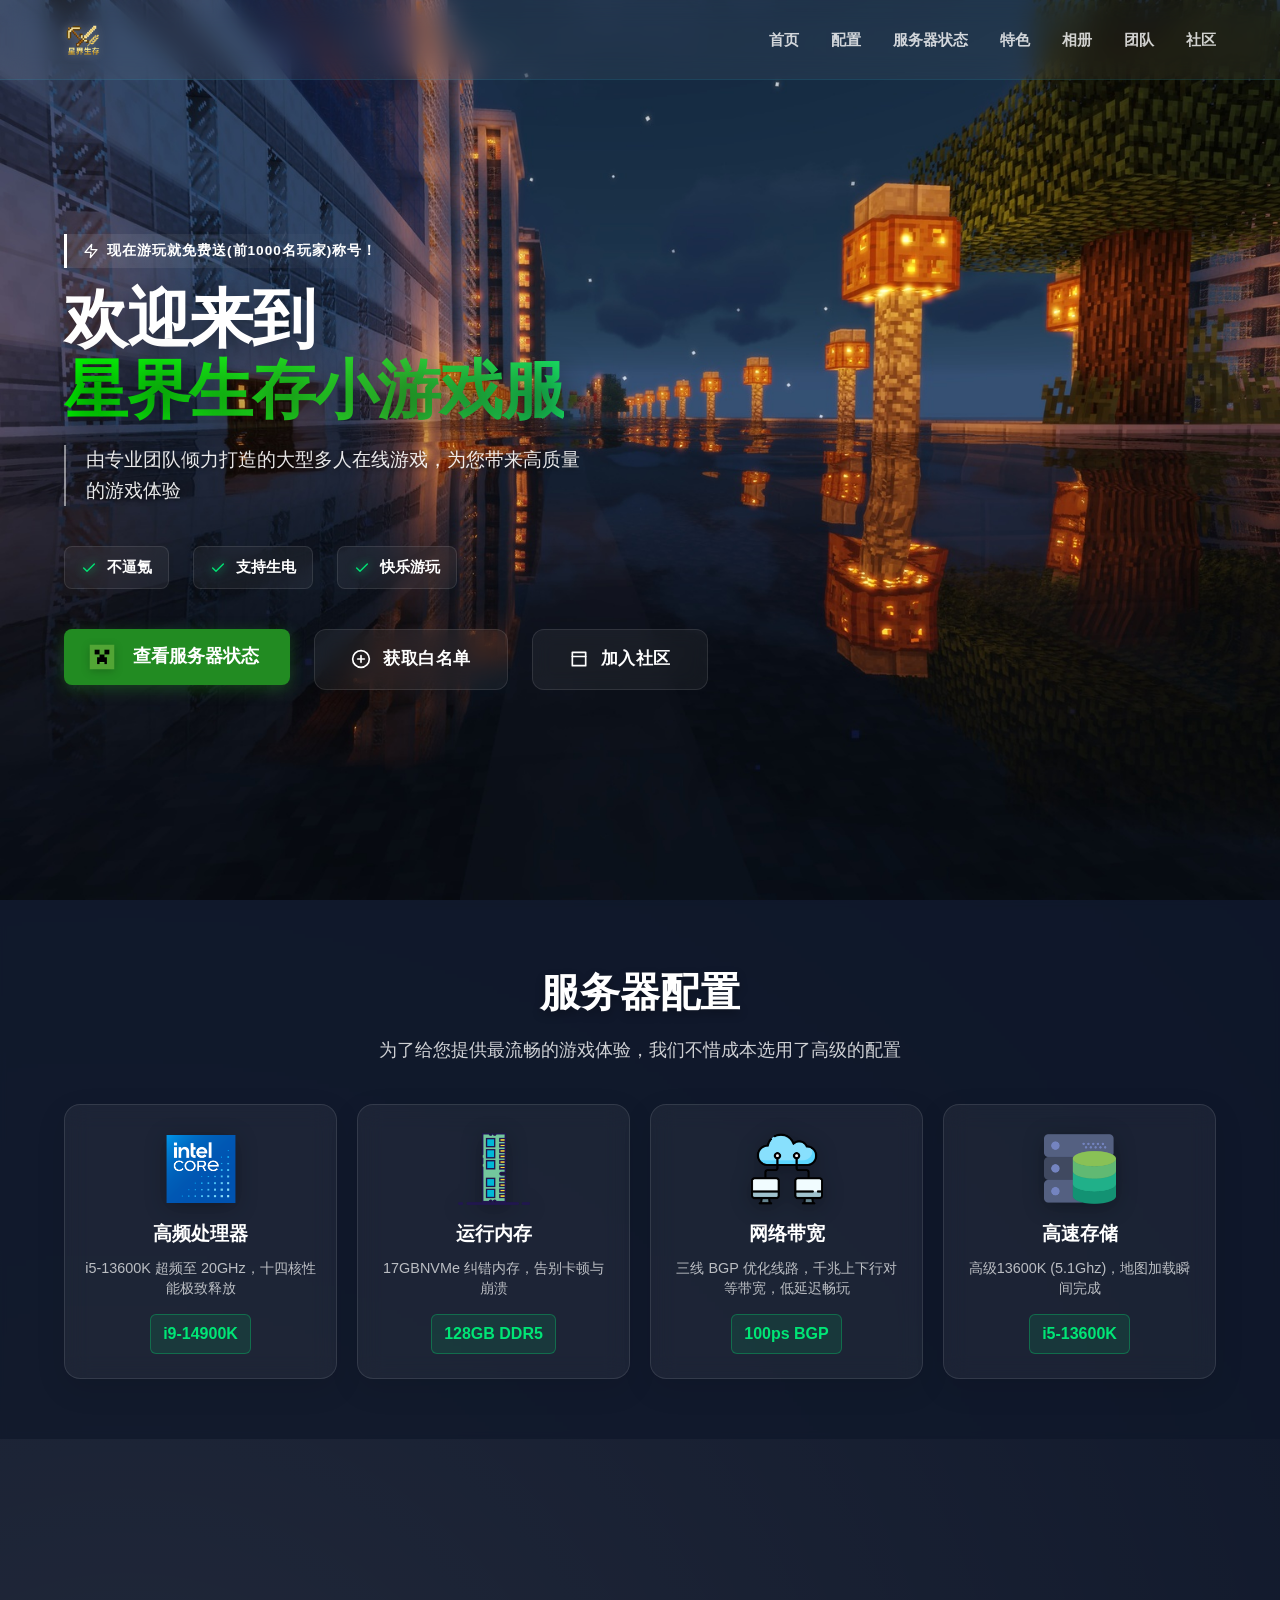
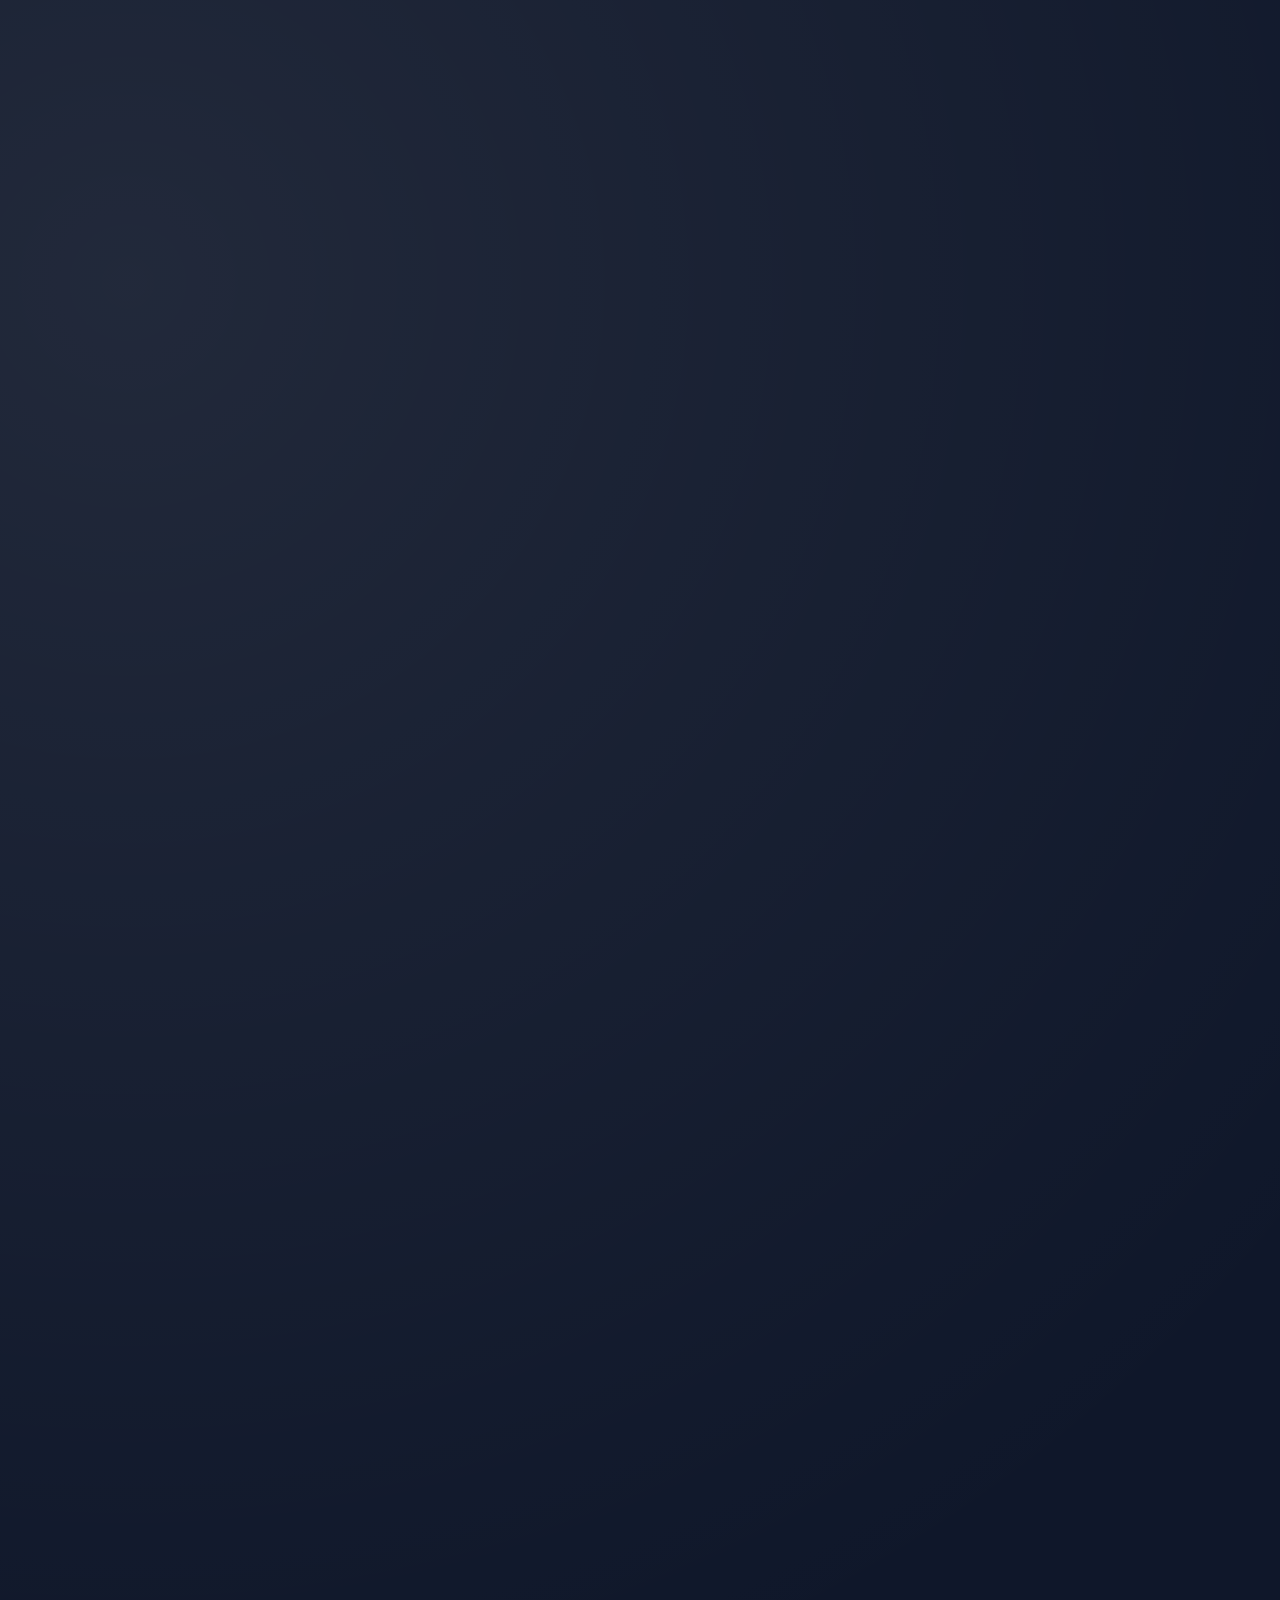
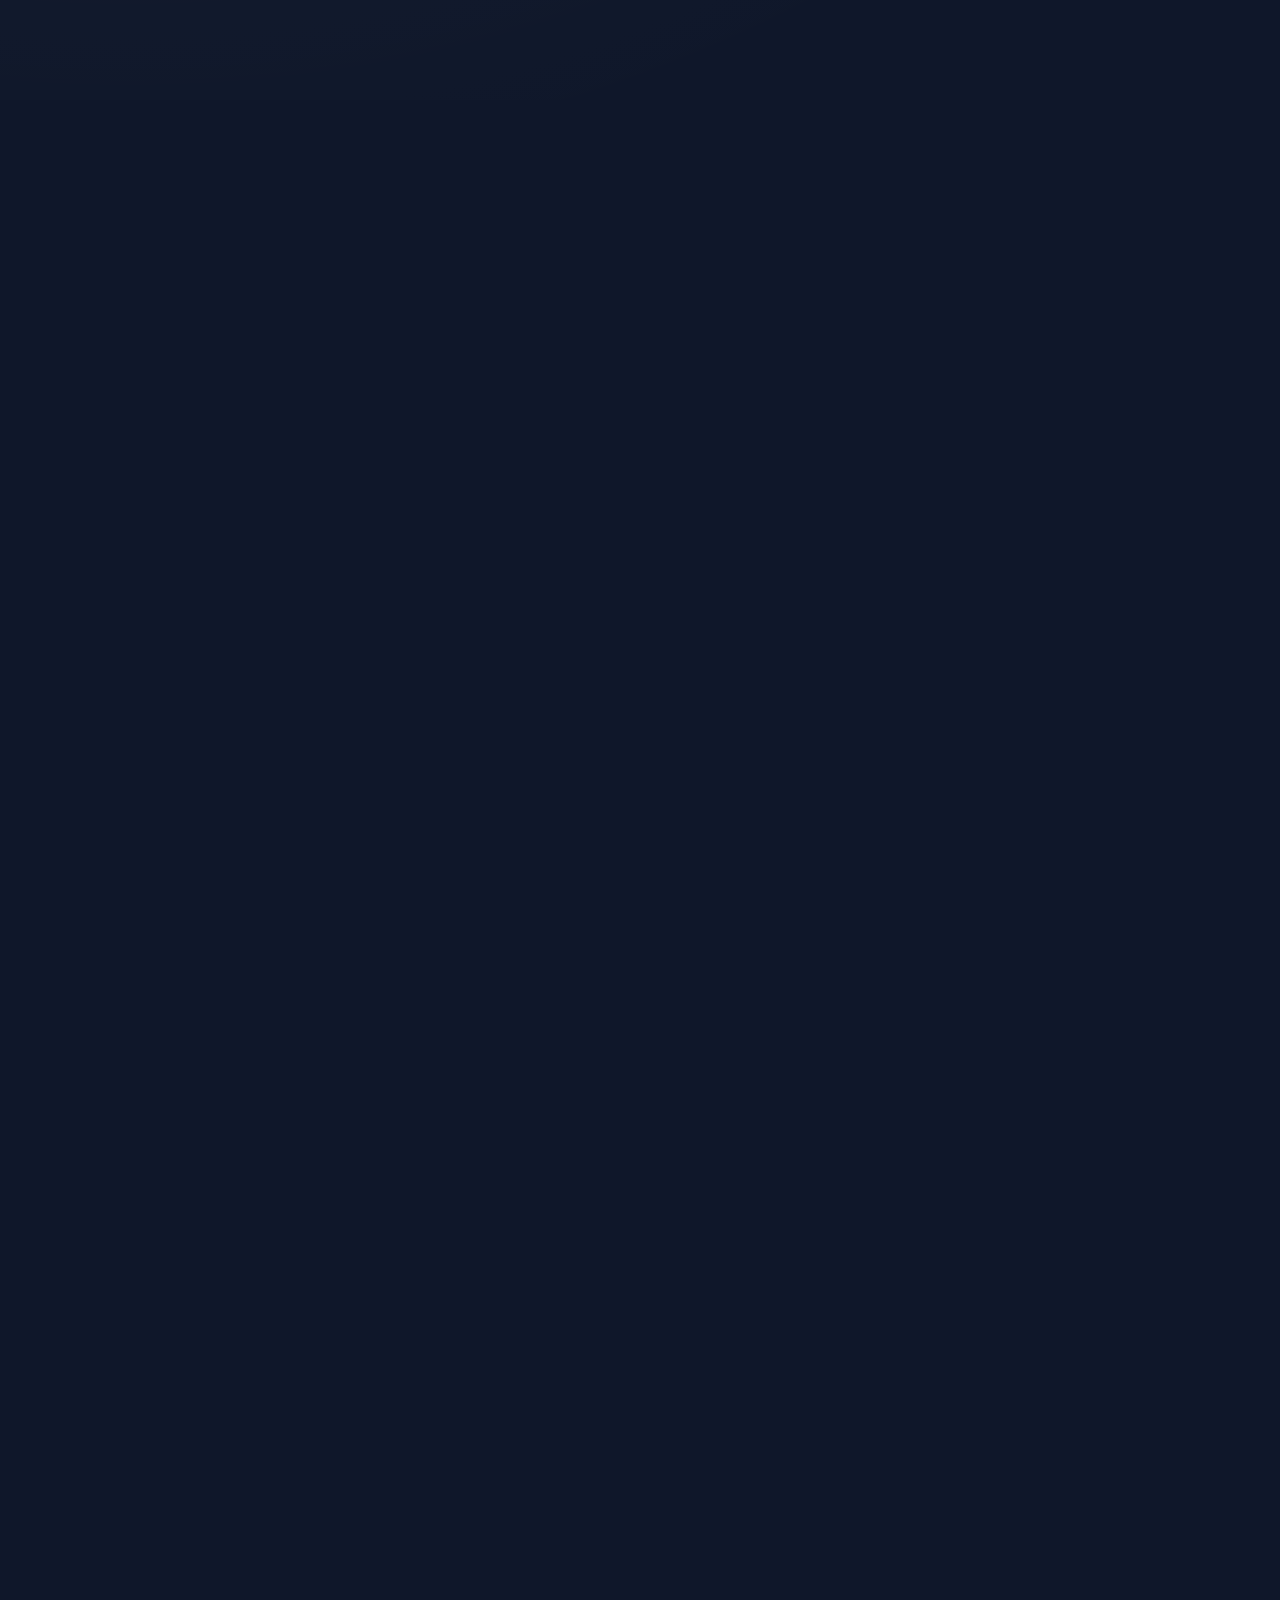
==== commit a7861157: "Rename index - 副本.html to index.html" ====
--- a/index.html
+++ b/index.html
@@ -3,15 +3,17 @@
 <head>
     <meta charset="UTF-8">
     <meta name="viewport" content="width=device-width, initial-scale=1.0">
-    <meta name="description" content="我的世界小狐狸生存服 - 大型多人在线生存服务器，提供纯净生存、RPG冒险、建筑创造等多种玩法。稳定流畅，社区和谐，欢迎加入！Minecraft Survival Server.">
+    <meta name="description" content="我的世界小狐狸生存服 - 大型多人在线生存服务器，提供纯净生存、小游戏、猎人游戏等多种玩法。稳定流畅，社区和谐，欢迎加入！星界生存小游戏.">
     <meta name="keywords" content="我的世界, Minecraft, 服务器, 生存服, RPG, 建筑, 小狐狸, MC, 游戏, 多人联机">
-    <meta name="author" content="小狐狸生存服团队">
+    <meta name="author" content="星界服务器团队">
     <meta name="robots" content="index, follow">
     <meta name="theme-color" content="#0f172a">
 
     <link rel="canonical" href="#">
-    <!-- 二开请标注原作者小狐务器 -->
-    <title>我的世界小狐狸生存服 - 首页</title>
+    <!--我的世界星界生存小游戏服 -->
+    <title>我的世界星界生存小游戏服 - 首页</title>
+    <link rel="shortcut icon" href="./png/logo.png?v=2">
+    <link rel="icon" type="image/png" href="./png/logo.png?v=2">
     <link rel="dns-prefetch" href="https://mc.163.com">
     <link rel="dns-prefetch" href="https://www.minecraft.net">
     <link rel="preload" href="style.css?v=2" as="style">
@@ -25,15 +27,15 @@
     {
       "@context": "https://schema.org",
       "@type": "VideoGame",
-      "name": "我的世界小狐狸生存服",
-      "description": "大型多人在线生存服务器，提供纯净生存、RPG冒险、建筑创造等多种玩法。",
+      "name": "我的世界星界生存小游戏服",
+      "description": "大型多人在线生存服务器，提供纯净生存、小游戏、猎人游戏等多种玩法。",
       "genre": ["Sandbox", "Survival", "RPG"],
       "gamePlatform": "PC",
       "applicationCategory": "Game",
       "operatingSystem": "Windows, macOS, Linux",
       "author": {
         "@type": "Organization",
-        "name": "小狐狸生存服团队",
+        "name": "星界服务器团队",
         "url": "/"
       },
       "image": "./wj_Narcissa_3.png",
@@ -59,8 +61,7 @@
     <nav class="navbar">
         <div class="container nav-container">
             <a href="#" class="logo" id="siteLogo">
-                <svg class="logo-svg" width="32" height="32"><use href="#icon-cube"/></svg>
-                <span class="logo-text">我的世界服务器</span>
+                <img src="./png/logo.png" alt="星界服务器" class="logo-img">
             </a>
             
             <div class="hamburger">
@@ -72,13 +73,11 @@
             <ul class="nav-links">
                 <li><a href="#home">首页</a></li>
                 <li><a href="#specs">配置</a></li>
-                <li><a href="#help-docs">帮助</a></li>
+                <li><a href="#server-status">服务器状态</a></li>
                 <li><a href="#features">特色</a></li>
                 <li><a href="#gallery">相册</a></li>
                 <li><a href="#team">团队</a></li>
-                <li><a href="#contact">联系</a></li>
                 <li><a href="#community">社区</a></li>
-                <li><a href="javascript:void(0)" class="nav-register-btn" id="navRegisterBtn">登录/注册</a></li>
             </ul>
         </div>
     </nav>
@@ -92,19 +91,13 @@
                     <svg width="16" height="16" viewBox="0 0 24 24" fill="none" xmlns="http://www.w3.org/2000/svg">
                         <path d="M13 2L3 14H12L11 22L21 10H12L13 2Z" stroke="currentColor" stroke-width="2" stroke-linecap="round" stroke-linejoin="round"/>
                     </svg>
-                    现在游玩就送点卷大礼包！
+                    现在游玩就免费送(前1000名玩家)称号！
                 </div>
                 
-                <!-- 在线状态指示器 (新增) -->
-                <div class="server-status scroll-fade-up delay-200">
-                    <span class="status-dot"></span>
-                    <span class="status-text">服务器在线: <span class="highlight-green">加载中...</span> 玩家</span>
-                </div>
-
                 <!-- 主标题 -->
                 <h1 class="scroll-fade-up delay-300">
                     欢迎来到<br>
-                    <span class="highlight">小狐狸生存服</span>
+                    <span class="highlight">星界生存小游戏服</span>
                 </h1>
                 
                 <!-- 副标题 -->
@@ -116,7 +109,7 @@
                 <div class="hero-features scroll-fade-up delay-500">
                     <div class="h-feature"><svg width="16" height="16"><use href="#icon-check"/></svg>不逼氪</div>
                     <div class="h-feature"><svg width="16" height="16"><use href="#icon-check"/></svg>支持生电</div>
-                    <div class="h-feature"><svg width="16" height="16"><use href="#icon-check"/></svg>腐竹女装</div>
+                    <div class="h-feature"><svg width="16" height="16"><use href="#icon-check"/></svg>快乐游玩</div>
                 </div>
 
                 <!-- 按钮组 -->
@@ -130,13 +123,18 @@
                             <path d="M24.4 7.6h-5.6v.47h5.6zm-5.6 5.6h-5.6v.47h5.6zm-5.6-5.6H7.6v.47h5.6zm0 8.4h-2.8v.47h2.8zm8.4 0h-2.8v.47h2.8z" fill="#2a641c"></path>
                         </svg>
                         <div class="texto-boton">
-                            <span>复制 IP 地址</span>
-                            <span>点击复制</span>
-                            <span>已复制!</span>
+                            <span>查看服务器状态</span>
+                            <span>点击查看</span>
+                            <span>已展开!</span>
                         </div>
                     </label>
                     <span id="server-ip">play.example.com</span>
                     
+                    <a href="https://free-c3.tudouai.cn:20101" class="btn btn-secondary" id="whitelistBtn">
+                        <svg width="20" height="20" viewBox="0 0 24 24" fill="none" stroke="currentColor" stroke-width="2" stroke-linecap="round" stroke-linejoin="round"><path d="M12 22C17.5228 22 22 17.5228 22 12C22 6.47715 17.5228 2 12 2C6.47715 2 2 6.47715 2 12C2 17.5228 6.47715 22 12 22Z"/><path d="M12 8V16"/><path d="M8 12H16"/></svg>
+                        获取白名单
+                    </a>
+
                     <a href="#community" class="btn btn-secondary">
                         <svg width="20" height="20" viewBox="0 0 24 24" fill="none" stroke="currentColor" stroke-width="2" stroke-linecap="round" stroke-linejoin="round"><path d="M4 4H20V20H4V4Z"/><path d="M4 9H20"/></svg>
                         加入社区
@@ -151,7 +149,7 @@
         <div class="container">
             <div class="section-header scroll-fade-up">
                 <h2 class="section-title">服务器配置</h2>
-                <p class="section-subtitle">为了给您提供最流畅的游戏体验，我们不惜成本选用了顶级的企业级硬件设施</p>
+                <p class="section-subtitle">为了给您提供最流畅的游戏体验，我们不惜成本选用了高级的配置</p>
             </div>
             
             <div class="specs-grid">
@@ -161,7 +159,7 @@
                         <img src="[data-uri]" data-src="./png/CPU.png" alt="CPU" class="spec-icon">
                     </div>
                     <h3 class="spec-title">高频处理器</h3>
-                    <p class="spec-desc">Intel Core i9-14900K 超频至 6.0GHz，单核性能极致释放</p>
+                    <p class="spec-desc">i5-13600K 超频至 20GHz，十四核性能极致释放</p>
                     <div class="spec-value">i9-14900K</div>
                 </div>
 
@@ -171,7 +169,7 @@
                         <img src="[data-uri]" data-src="./png/RAM.png" alt="RAM" class="spec-icon">
                     </div>
                     <h3 class="spec-title">运行内存</h3>
-                    <p class="spec-desc">128GB DDR5 6000MHz ECC 纠错内存，告别卡顿与崩溃</p>
+                    <p class="spec-desc">17GBNVMe 纠错内存，告别卡顿与崩溃</p>
                     <div class="spec-value">128GB DDR5</div>
                 </div>
 
@@ -182,7 +180,7 @@
                     </div>
                     <h3 class="spec-title">网络带宽</h3>
                     <p class="spec-desc">三线 BGP 优化线路，千兆上下行对等带宽，低延迟畅玩</p>
-                    <div class="spec-value">1Gbps BGP</div>
+                    <div class="spec-value">100ps BGP</div>
                 </div>
 
                 <!-- Storage Card -->
@@ -191,78 +189,32 @@
                         <img src="[data-uri]" data-src="./png/SSD.png" alt="SSD" class="spec-icon">
                     </div>
                     <h3 class="spec-title">高速存储</h3>
-                    <p class="spec-desc">企业级 NVMe SSD RAID 10 阵列，地图加载瞬间完成</p>
-                    <div class="spec-value">NVMe RAID 10</div>
-                </div>
-            </div>
-        </div>
-    </section>
-
-    <!-- Help Docs Section (How to Join) -->
-    <section id="help-docs" class="help-section" data-bg="url('./png/9cca3afcca8c0a79eac6a39aad5d65ec.jpg')">
-        <div class="container">
-            <div class="section-header scroll-fade-up">
-                <h2 class="section-title">如何加入服务器</h2>
-                <p class="section-subtitle">简单三步，即刻开启您在方块世界的奇幻冒险之旅</p>
-            </div>
-
-            <div class="steps-container">
-                <!-- Step 1 -->
-                <div class="step-card scroll-fade-up delay-100">
-                    <div class="step-number">01</div>
-                    <div class="step-icon">
-                        <svg width="40" height="40" viewBox="0 0 24 24" fill="none" xmlns="http://www.w3.org/2000/svg">
-                            <path d="M21 15V19C21 19.5304 20.7893 20.0391 20.4142 20.4142C20.0391 20.7893 19.5304 21 19 21H5C4.46957 21 3.96086 20.7893 3.58579 20.4142C3.21071 20.0391 3 19.5304 3 19V15" stroke="currentColor" stroke-width="2" stroke-linecap="round" stroke-linejoin="round"/>
-                            <path d="M7 10L12 15L17 10" stroke="currentColor" stroke-width="2" stroke-linecap="round" stroke-linejoin="round"/>
-                            <path d="M12 15V3" stroke="currentColor" stroke-width="2" stroke-linecap="round" stroke-linejoin="round"/>
-                        </svg>
-                    </div>
-                    <h3 class="step-title">下载启动器</h3>
-                    <p class="step-desc">我们需要MC启动器才能进入服务器。点击下方按钮下载启动器。</p>
-                    <a href="#" class="btn-step">下载启动器 (HMCL)</a>
-                </div>
-
-                <!-- Arrow 1 -->
-                <div class="step-arrow scroll-fade-up delay-200"><svg width="24" height="24"><use href="#icon-arrow-right"/></svg></div>
-
-                <!-- Step 2 -->
-                <div class="step-card scroll-fade-up delay-300">
-                    <div class="step-number">02</div>
-                    <div class="step-icon">
-                        <svg width="40" height="40" viewBox="0 0 24 24" fill="none" xmlns="http://www.w3.org/2000/svg">
-                            <path d="M12 22C17.5228 22 22 17.5228 22 12C22 6.47715 17.5228 2 12 2C6.47715 2 2 6.47715 2 12C2 17.5228 6.47715 22 12 22Z" stroke="currentColor" stroke-width="2" stroke-linecap="round" stroke-linejoin="round"/>
-                            <path d="M12 8V16" stroke="currentColor" stroke-width="2" stroke-linecap="round" stroke-linejoin="round"/>
-                            <path d="M8 12H16" stroke="currentColor" stroke-width="2" stroke-linecap="round" stroke-linejoin="round"/>
-                        </svg>
-                    </div>
-                    <h3 class="step-title">添加服务器</h3>
-                    <p class="step-desc">启动游戏，选择“多人游戏” -> “添加服务器”，输入我们的服务器地址。</p>
-                    <div class="server-address-box">
-                        <span id="help-ip">play.example.com</span>
-                        <button class="copy-btn">
-                            <svg width="16" height="16" viewBox="0 0 24 24" fill="none" xmlns="http://www.w3.org/2000/svg">
-                                <rect x="9" y="9" width="13" height="13" rx="2" ry="2" stroke="currentColor" stroke-width="2" stroke-linecap="round" stroke-linejoin="round"/>
-                                <path d="M5 15H4C3.46957 15 2.96086 14.7893 2.58579 14.4142C2.21071 14.0391 2 13.5304 2 13V4C2 3.46957 2.21071 2.96086 2.58579 2.58579C2.96086 2.21071 3.46957 2 4 2H13C13.5304 2 14.0391 2.21071 14.4142 2.58579C14.7893 2.96086 15 3.46957 15 4V5" stroke="currentColor" stroke-width="2" stroke-linecap="round" stroke-linejoin="round"/>
-                            </svg>
-                        </button>
-                    </div>
-                </div>
-
-                <!-- Arrow 2 -->
-                <div class="step-arrow scroll-fade-up delay-400"><svg width="24" height="24"><use href="#icon-arrow-right"/></svg></div>
-
-                <!-- Step 3 -->
-                <div class="step-card scroll-fade-up delay-500">
-                    <div class="step-number">03</div>
-                    <div class="step-icon">
-                        <svg width="40" height="40" viewBox="0 0 24 24" fill="none" xmlns="http://www.w3.org/2000/svg">
-                            <path d="M5 3L19 12L5 21V3Z" stroke="currentColor" stroke-width="2" stroke-linecap="round" stroke-linejoin="round"/>
-                        </svg>
-                    </div>
-                    <h3 class="step-title">进入游戏</h3>
-                    <p class="step-desc">双击服务器列表中的图标，即可连接进入服务器，开始您的探索！</p>
-                    <span class="highlight-text">祝您游戏愉快！</span>
-                </div>
+                    <p class="spec-desc">高级13600K (5.1Ghz)，地图加载瞬间完成</p>
+                    <div class="spec-value">i5-13600K</div>
+                </div>
+            </div>
+        </div>
+    </section>
+
+    <!-- Server Status Section -->
+    <section id="server-status" class="help-section" data-bg="url('./png/9cca3afcca8c0a79eac6a39aad5d65ec.jpg')">
+        <div class="container">
+            <div class="section-header scroll-fade-up">
+                <h2 class="section-title">服务器状态</h2>
+                <p class="section-subtitle">实时查看所有服务器的运行状态与在线人数</p>
+            </div>
+
+            <!-- Minecraft 服务器状态卡片（多服务器网格） -->
+            <!--
+            ============================================================
+            修改服务器地址：编辑 script.js 文件底部 "MC Server Status Query" 区块
+            找到 mcServers 数组，修改每个服务器的 address 和 nickname
+            Java 版示例: play.hypixel.net
+            基岩版示例: play.example.com:19132 (需加端口)
+            ============================================================
+            -->
+            <div class="mc-status-grid scroll-fade-up delay-200" id="mcStatusGrid">
+                <!-- JS 动态生成 6 张服务器状态卡片 -->
             </div>
         </div>
     </section>
@@ -290,8 +242,8 @@
                     <div class="feature-icon-wrapper">
                         <img src="[data-uri]" data-src="./egg/003.png" alt="RPG系统" class="feature-icon" loading="lazy">
                     </div>
-                    <h3>RPG系统</h3>
-                    <p>独特的职业与技能系统，挑战强大的副本BOSS，获取传说级装备。</p>
+                    <h3>小游戏</h3>
+                    <p>独特的玩法,不一样的感受</p>
                 </div>
 
                 <!-- Feature 3 -->
@@ -354,153 +306,36 @@
                         <div class="team-avatar">
                             <img src="[data-uri]" data-src="./egg/cat.jpg" alt="服主头像" loading="lazy">
                         </div>
-                        <h3 class="team-name">服主</h3>
+                        <h3 class="team-name">lhx145</h3>
                         <p class="team-role">Server Owner</p>
                         <p class="team-desc">负责服务器整体规划与运营，确保服务器长期稳定运行。</p>
-                        <a href="#" class="team-contact-btn">联系我</a>
                     </div>
                     <!-- Team Member 2 -->
                     <div class="team-card">
                         <div class="team-avatar">
                             <img src="[data-uri]" data-src="./egg/cat2.jpg" alt="技术管理头像" loading="lazy">
                         </div>
-                        <h3 class="team-name">技术管理</h3>
+                        <h3 class="team-name">Mgour145AWA</h3>
                         <p class="team-role">Technical Admin</p>
                         <p class="team-desc">负责插件配置、Bug修复及服务器性能优化。</p>
-                        <a href="#" class="team-contact-btn">联系我</a>
                     </div>
                     <!-- Team Member 3 -->
-                    <div class="team-card">
-                        <div class="team-avatar">
-                            <img src="[data-uri]" data-src="./egg/cat3.jpg" alt="社区巡查头像" loading="lazy">
-                        </div>
-                        <h3 class="team-name">社区巡查</h3>
-                        <p class="team-role">Moderator</p>
-                        <p class="team-desc">维护游戏秩序，处理玩家纠纷，营造良好社区氛围。</p>
-                        <a href="#" class="team-contact-btn">联系我</a>
-                    </div>
-                    <!-- Team Member 4 -->
                     <div class="team-card">
                         <div class="team-avatar">
                             <img src="[data-uri]" data-src="./egg/dsb.JPG" alt="建筑师头像" loading="lazy">
                         </div>
-                        <h3 class="team-name">建筑师</h3>
+                        <h3 class="team-name">MGour145AWA</h3>
                         <p class="team-role">Builder</p>
                         <p class="team-desc">负责主城及公共设施的建筑设计与搭建。</p>
-                        <a href="#" class="team-contact-btn">联系我</a>
-                    </div>
-                    <!-- Team Member 5-->
-                    <div class="team-card">
-                        <div class="team-avatar">
-                            <img src="[data-uri]" data-src="./egg/dsb2.jpg" alt="外挂巡查头像" loading="lazy">
-                        </div>
-                        <h3 class="team-name">外挂巡查</h3>
-                        <p class="team-role">Externals</p>
-                        <p class="team-desc">专门负责巡查玩家是否使用外挂，确保游戏公平性。</p>
-                        <a href="#" class="team-contact-btn">联系我</a>
-                    </div>
-                </div>
-            </div>
-        </div>
-    </section>
-
-
-
-    <!-- Contact Support Section -->
-    <section id="contact" class="contact-section" data-bg="url('./png/5e1e1be033cbd911e62327519886379f.jpg')">
-        <div class="container">
-            <div class="section-header scroll-fade-up">
-                <h2 class="section-title">联系我们</h2>
-                <p class="section-subtitle">有任何问题或建议？通过邮件直接联系服主</p>
-            </div>
-
-            <div class="contact-container scroll-fade-up delay-200">
-                <div class="contact-grid">
-                    <!-- Left Column: Email Rules -->
-                    <div class="contact-rules">
-                        <h3 class="rules-title">
-                            <svg viewBox="0 0 24 24" width="24" height="24">
-                                <path fill="currentColor" d="M12 2C6.48 2 2 6.48 2 12s4.48 10 10 10 10-4.48 10-10S17.52 2 12 2zm1 15h-2v-6h2v6zm0-8h-2V7h2v2z"/>
-                            </svg>
-                            邮件填写指南
-                        </h3>
-                        <ul class="rules-list">
-                            <li>
-                                <span class="rule-icon">1</span>
-                                <span class="rule-text">请务必填写真实有效的<strong>邮箱地址</strong>，以便接收回复。</span>
-                            </li>
-                            <li>
-                                <span class="rule-icon">2</span>
-                                <span class="rule-text">标题请简明扼要，如“<strong>[Bug反馈]</strong> 交易系统金币丢失”。</span>
-                            </li>
-                            <li>
-                                <span class="rule-icon">3</span>
-                                <span class="rule-text">详细描述中请包含<strong>发生时间、坐标、复现步骤</strong>等信息。</span>
-                            </li>
-                            <li>
-                                <span class="rule-icon">4</span>
-                                <span class="rule-text">举报违规请提供<strong>截图或视频证据链接</strong>。</span>
-                            </li>
-                            <li>
-                                <span class="rule-icon">5</span>
-                                <span class="rule-text">处理时间通常为<strong>1-3个工作日</strong>，请耐心等待。</span>
-                            </li>
-                        </ul>
-                        <div class="contact-note">
-                            <p>注：恶意骚扰或发送垃圾邮件将被永久拉黑。</p>
-                        </div>
-                    </div>
-
-                    <!-- Right Column: Contact Form -->
-                    <form class="contact-form" id="contactForm">
-                    <div class="form-group">
-                        <label for="name">您的昵称</label>
-                        <input type="text" id="name" name="name" placeholder="请输入游戏ID或昵称" required>
-                    </div>
-                    
-                    <div class="form-group">
-                        <label for="email">联系邮箱</label>
-                        <input type="email" id="email" name="email" placeholder="用于接收回复的邮箱地址" required>
-                    </div>
-                    
-                    <div class="form-group">
-                        <label for="subject">主题</label>
-                        <select id="subject" name="subject">
-                            <option value="report">举报违规</option>
-                            <option value="bug">Bug反馈</option>
-                            <option value="appeal">封禁申诉</option>
-                            <option value="suggestion">服务器建议</option>
-                            <option value="other">其他事项</option>
-                        </select>
-                    </div>
-                    
-                    <div class="form-group">
-                        <label for="message">详细内容</label>
-                        <div class="msg-editor" id="msgEditor">
-                            <textarea id="message" name="message" rows="5" placeholder="请详细描述您遇到的问题..." required></textarea>
-                            <div class="upload-preview" id="uploadPreview"></div>
-                            <div class="msg-editor-bar">
-                                <input type="file" id="attachment" name="attachments" accept="image/jpeg,image/png,image/gif,image/webp" multiple>
-                                <button type="button" class="attach-btn" id="uploadArea" aria-label="添加图片">
-                                    <svg viewBox="0 0 24 24" width="18" height="18" fill="none" stroke="currentColor" stroke-width="2"><rect x="3" y="3" width="18" height="18" rx="2" ry="2"/><circle cx="8.5" cy="8.5" r="1.5"/><polyline points="21 15 16 10 5 21"/></svg>
-                                    <span>添加图片</span>
-                                </button>
-                                <span class="attach-hint" id="attachHint">最多3张，每张≤5MB</span>
-                            </div>
-                        </div>
-                    </div>
-                    
-                    <button type="submit" class="submit-btn">
-                        <span>发送邮件</span>
-                        <svg viewBox="0 0 24 24" width="20" height="20">
-                            <path fill="currentColor" d="M2.01 21L23 12 2.01 3 2 10l15 2-15 2z"/>
-                        </svg>
-                    </button>
-                </form>
-            </div>
-        </div>
-    </div>
-</section>
+                    </div>
+                    <!-- Team Member 4 -->
+                </div>
+            </div>
+        </div>
+    </section>
+
+
+
     <!-- Join Community Section -->
     <section id="community" class="community-section" data-bg="url('./png/wj_Narcissa_3.png')">
         <div class="container">
@@ -518,24 +353,10 @@
                     <h3>官方QQ群</h3>
                     <p>与其他玩家实时交流，获取最新公告</p>
                     <div class="qr-placeholder">
-                        <div class="qr-code"></div>
+                        <div class="qr-code"><img src="./png/qun.png" alt="QQ群二维码" style="width:100%;height:100%;object-fit:contain;"></div>
                         <span>扫码加入QQ群</span>
                     </div>
-                    <a href="#" class="community-btn qq-btn">点击加入群聊</a>
-                </div>
-
-                <!-- WeChat Group Card -->
-                <div class="community-card scroll-fade-up delay-200">
-                    <div class="community-icon-wrapper">
-                        <img src="[data-uri]" data-src="./png/WX.png" alt="微信群" class="community-icon-img" loading="lazy">
-                    </div>
-                    <h3>微信交流群</h3>
-                    <p>关注微信群，不错过任何活动通知</p>
-                    <div class="qr-placeholder">
-                        <div class="qr-code"></div>
-                        <span>扫码加入微信群</span>
-                    </div>
-                    <a href="#" class="community-btn wechat-btn">点击加入群聊</a>
+                    <a href="https://qm.qq.com/q/AegZUYYGkw" target="_blank" class="community-btn qq-btn">点击加入群聊</a>
                 </div>
             </div>
         </div>
@@ -550,7 +371,7 @@
                     <span class="footer-logo-text">我的世界服务器</span>
                 </a>
                 <p class="footer-desc">
-                    由专业团队倾力打造的大型多人在线游戏，致力于为玩家提供最优质的游戏体验与最温馨的社区氛围。
+                    由专业团队倾力打造的生存叫小游戏的服务器，致力于为玩家提供最优质的游戏体验与最温馨的社区氛围。
                 </p>
             </div>
             
@@ -560,7 +381,7 @@
                     <ul>
                         <li><a href="#home">首页</a></li>
                         <li><a href="#specs">服务器配置</a></li>
-                        <li><a href="#help-docs">如何加入</a></li>
+                        <li><a href="#server-status">服务器状态</a></li>
                         <li><a href="#features">游戏特色</a></li>
                     </ul>
                 </div>
@@ -569,7 +390,6 @@
                     <ul>
                         <li><a href="#gallery">游戏截图</a></li>
                         <li><a href="#team">管理团队</a></li>
-                        <li><a href="#contact">联系我们</a></li>
                         <li><a href="#community">加入社区</a></li>
                     </ul>
                 </div>
@@ -586,7 +406,7 @@
         
         <div class="footer-bottom">
             <div class="container">
-                <p>&copy; 2024 小狐狸生存服. All rights reserved.</p>
+                <p>&copy; 2026星界生存小游戏服. All rights reserved.</p>
                 <p class="disclaimer">NOT AN OFFICIAL MINECRAFT PRODUCT. NOT APPROVED BY OR ASSOCIATED WITH MOJANG OR MICROSOFT.</p>
             </div>
         </div>
